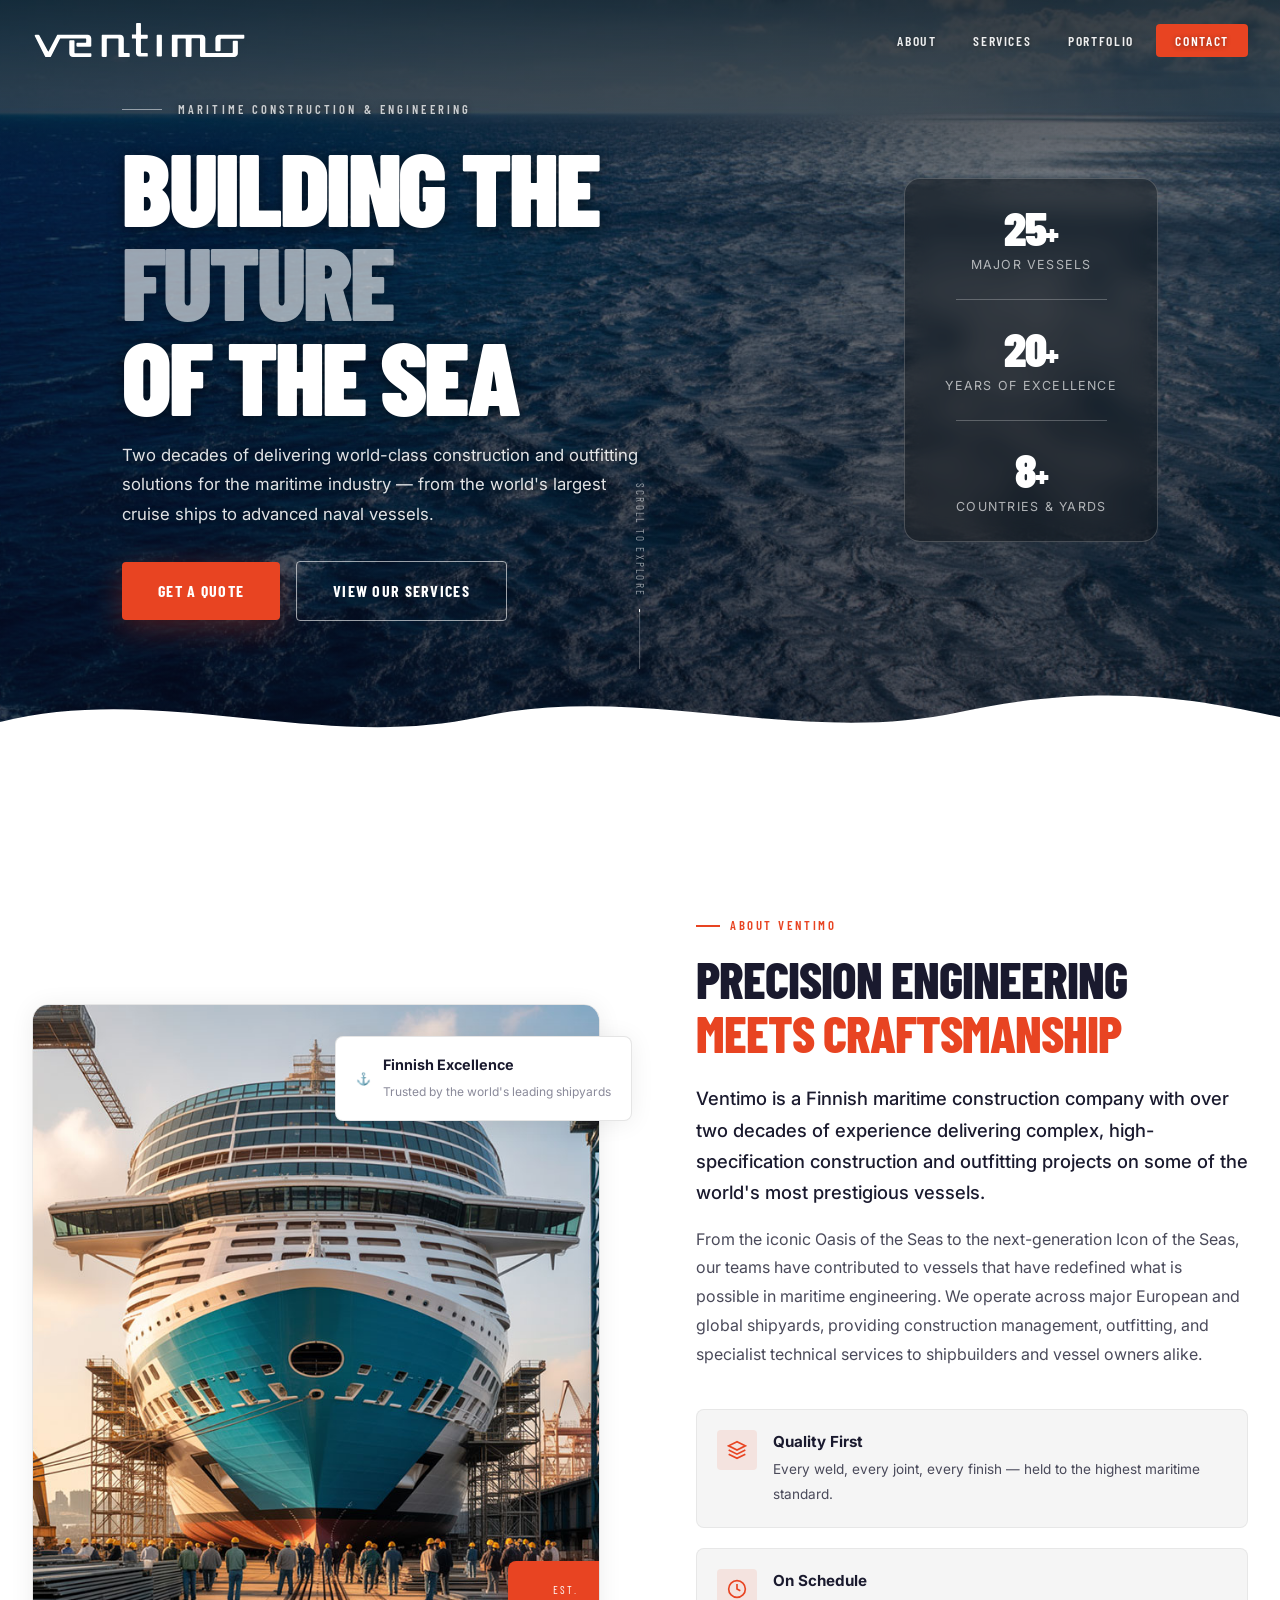
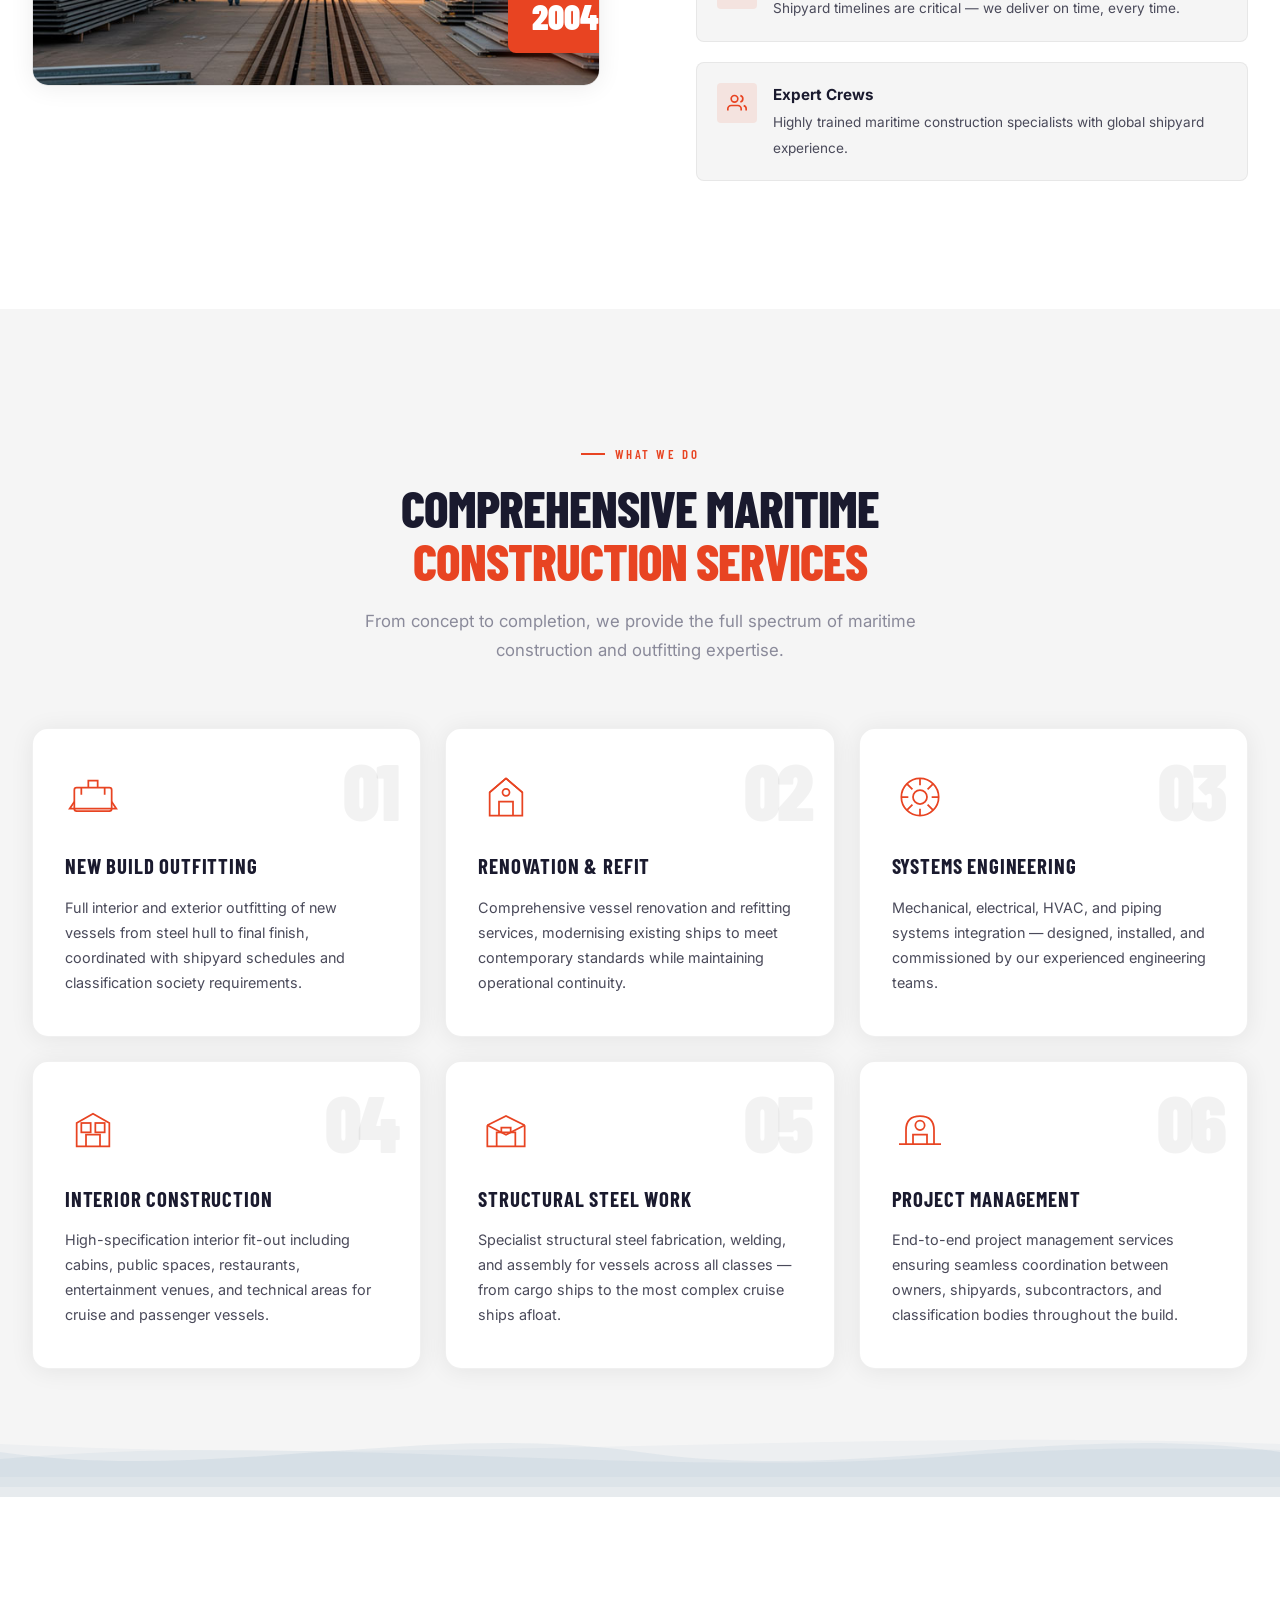
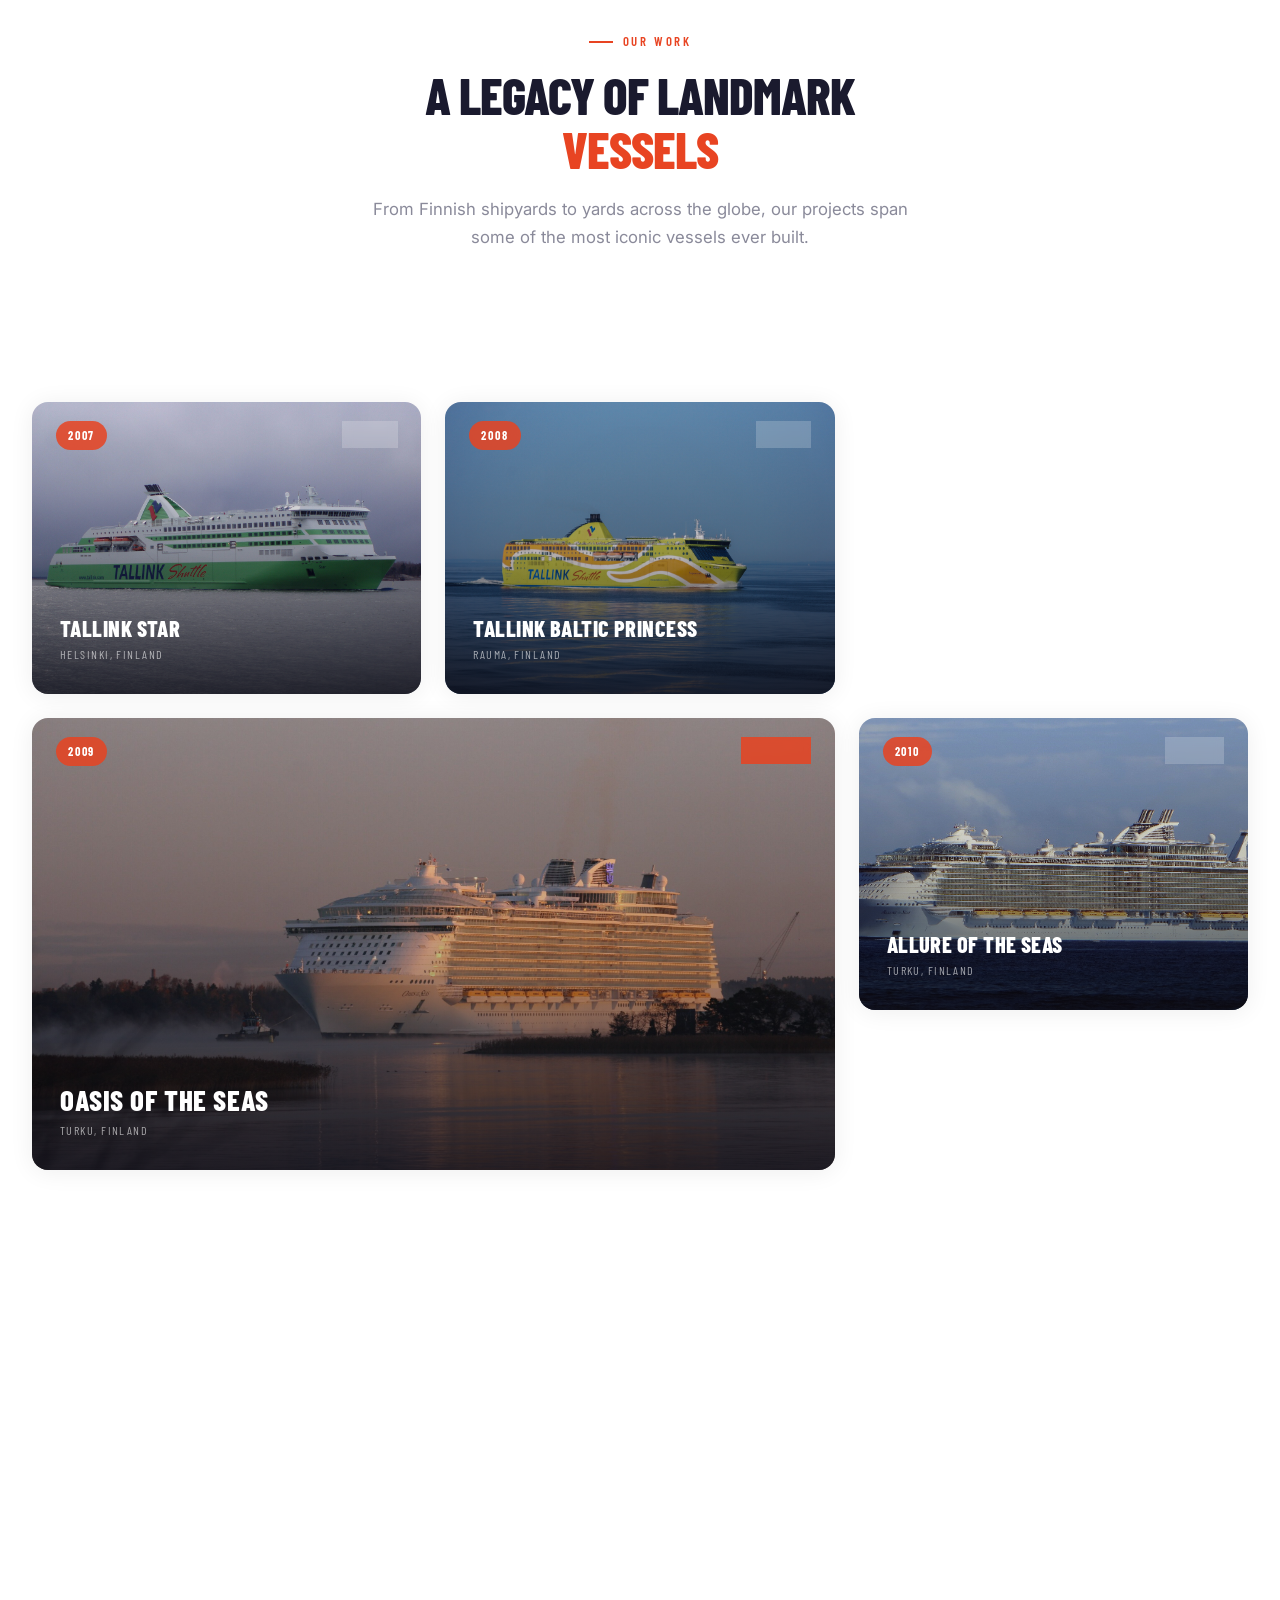
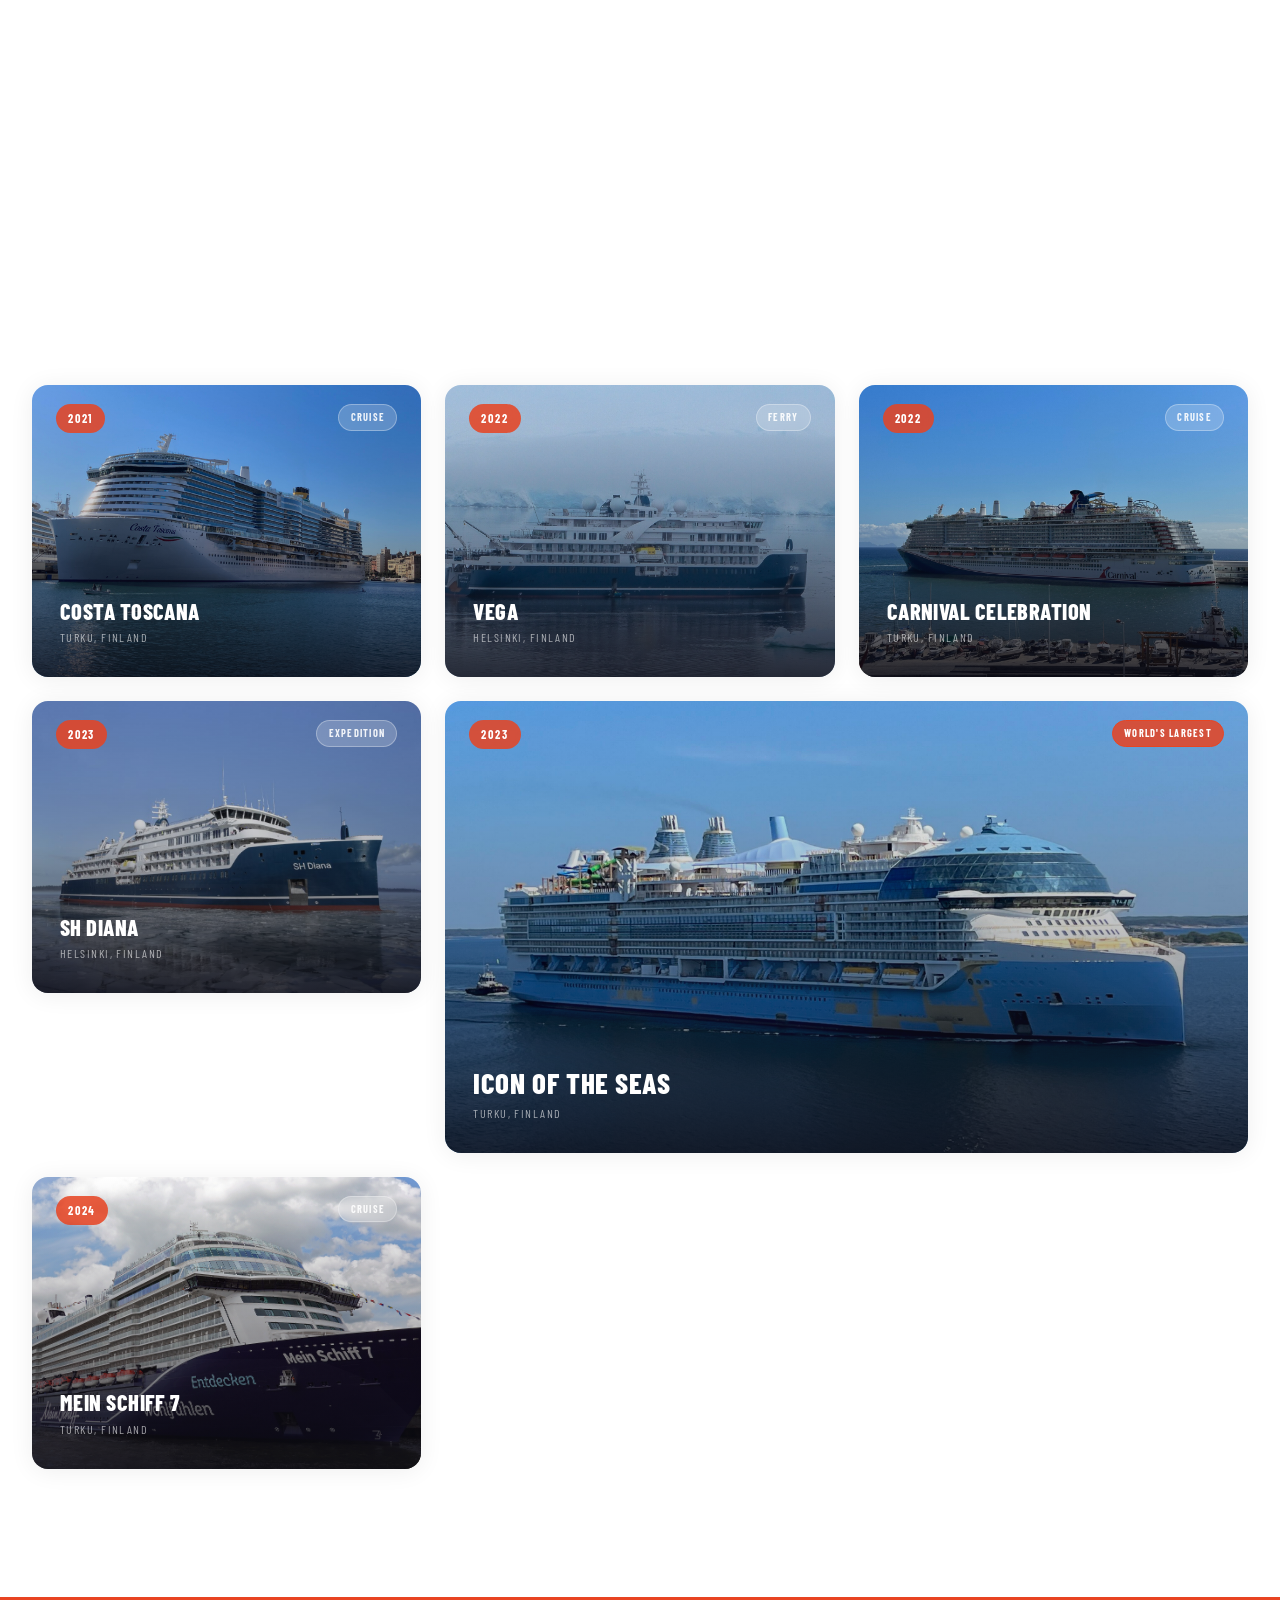
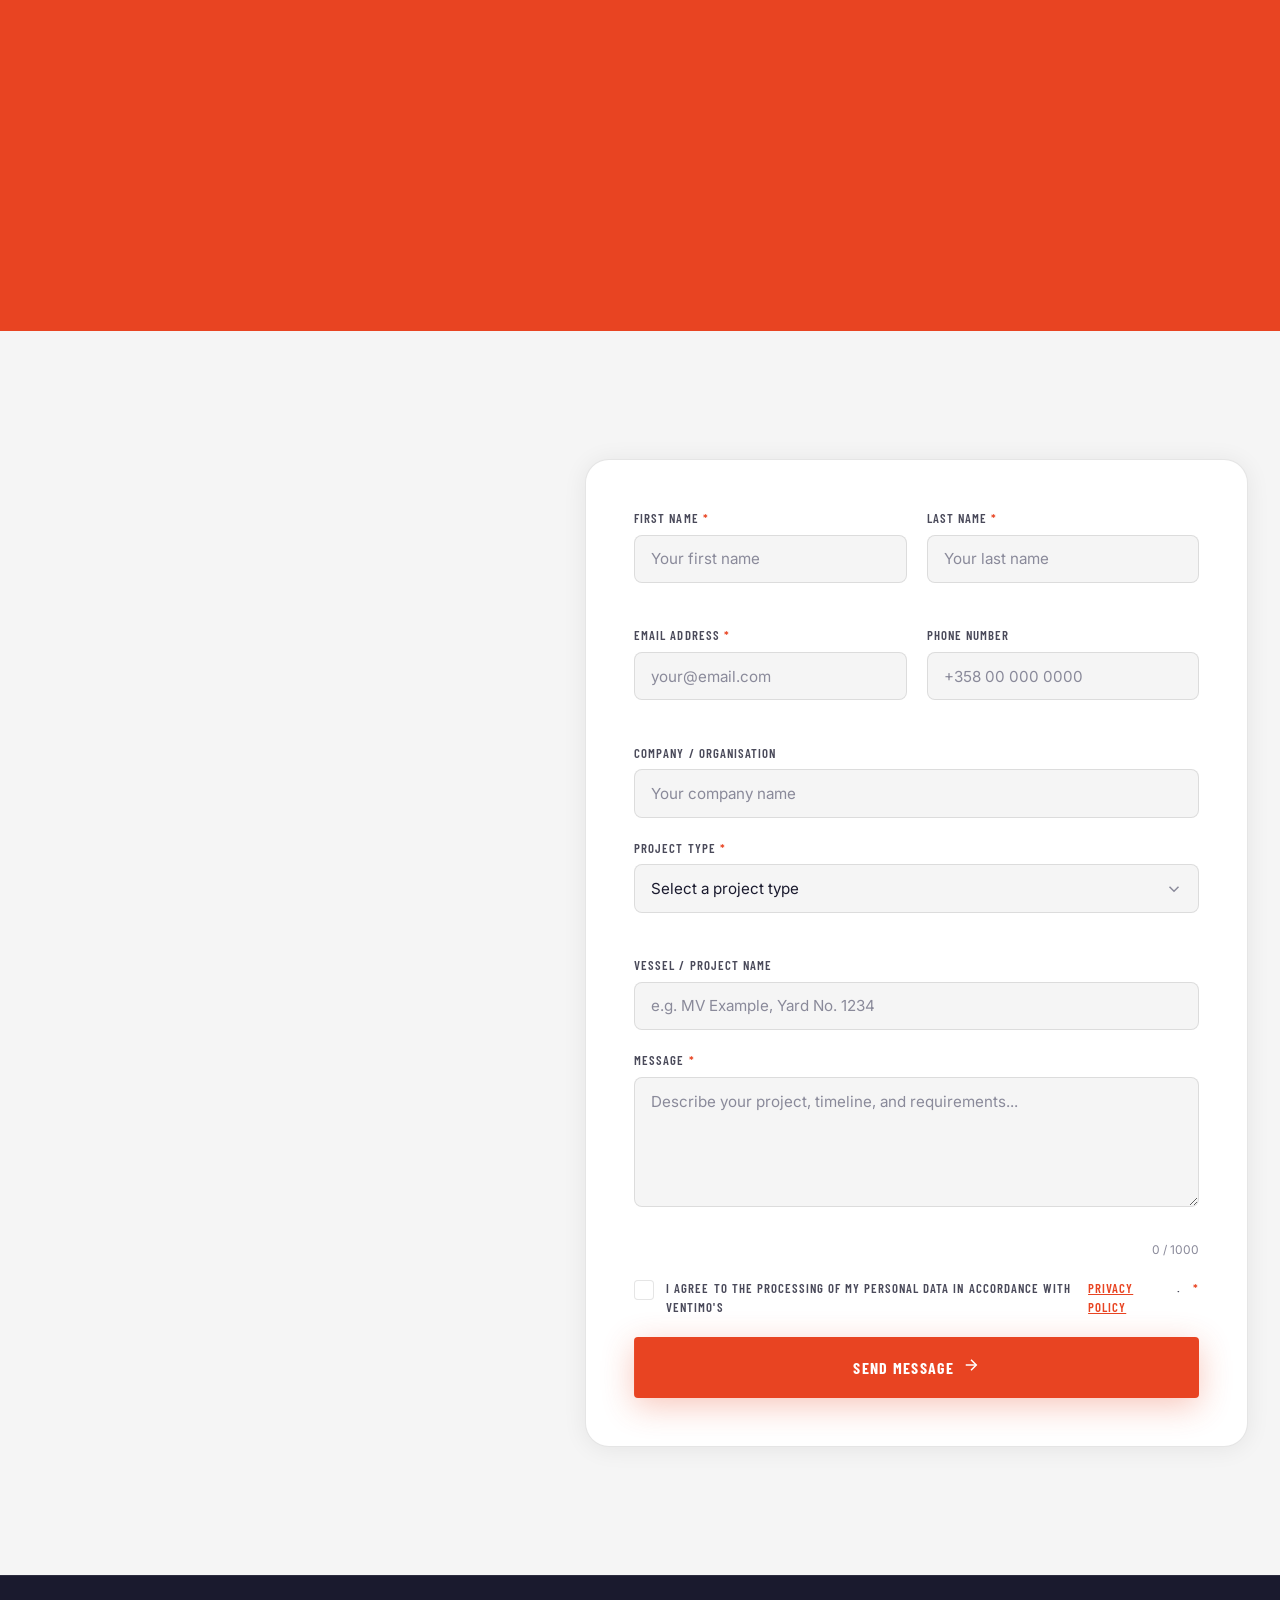
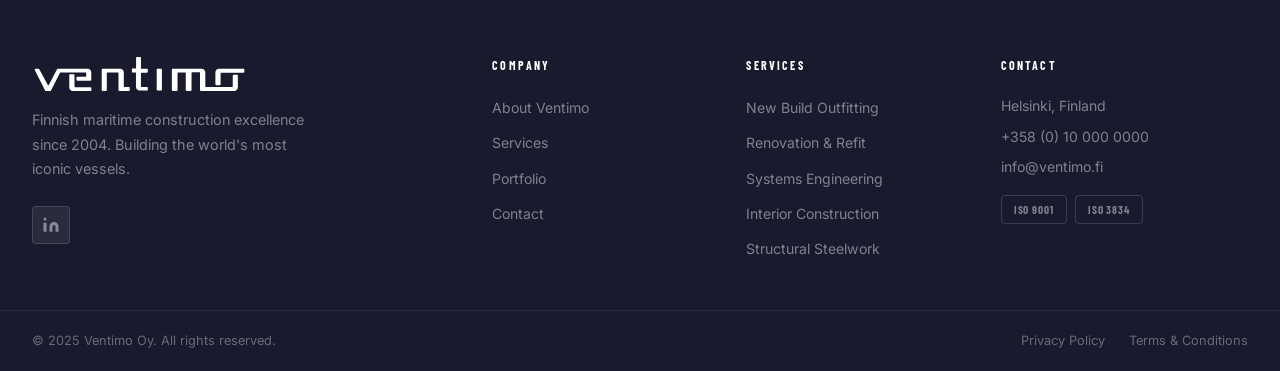
==== index.html @ 362e0a43 "Add subtle animated wave decoration to services section Three layered SVG waves drift gently at the " ====
<!DOCTYPE html>
<html lang="en">
<head>
  <meta charset="UTF-8" />
  <meta name="viewport" content="width=device-width, initial-scale=1.0" />
  <title>Ventimo – Maritime Construction Excellence</title>
  <link rel="icon" type="image/png" href="https://outline.ee/kliendid/VentimoFi/wp-content/uploads/2025/06/VE_icon.png" />
  <link rel="stylesheet" href="css/main.css" />
  <link rel="preconnect" href="https://fonts.googleapis.com" />
  <link rel="preconnect" href="https://fonts.gstatic.com" crossorigin />
  <link href="https://fonts.googleapis.com/css2?family=Barlow+Condensed:wght@300;400;500;600;700;800;900&family=Barlow:wght@300;400;500;600&family=Inter:wght@300;400;500;600&display=swap" rel="stylesheet" />
</head>
<body>

  <!-- ============================================================
       NAVIGATION
  ============================================================ -->
  <header class="site-header" id="site-header">
    <div class="nav-container">
      <a href="#hero" class="logo">
        <img src="images/logos/VentimoLogoWhite.svg" alt="Ventimo" class="logo-img logo-img--light" />
        <img src="images/logos/VentimoLogoRed2.svg"  alt="Ventimo" class="logo-img logo-img--dark" />
      </a>

      <nav class="nav-menu" id="nav-menu">
        <ul class="nav-list">
          <li><a href="#about" class="nav-link">About</a></li>
          <li><a href="#services" class="nav-link">Services</a></li>
          <li><a href="#portfolio" class="nav-link">Portfolio</a></li>
          <li><a href="#contact" class="nav-link nav-link--cta">Contact</a></li>
        </ul>
      </nav>

      <button class="nav-toggle" id="nav-toggle" aria-label="Toggle menu">
        <span></span><span></span><span></span>
      </button>
    </div>
  </header>

  <!-- ============================================================
       HERO
  ============================================================ -->
  <section class="hero" id="hero">
    <canvas id="hero-canvas"></canvas>
    <div class="hero-grid-overlay"></div>

    <div class="hero-inner">
      <div class="hero-content">
        <div class="hero-eyebrow reveal-up">
          <span class="eyebrow-line"></span>
          <span>Maritime Construction &amp; Engineering</span>
        </div>
        <h1 class="hero-title reveal-up delay-1">
          <span class="hero-title__line">Building the</span>
          <span class="hero-title__line hero-title__line--accent">Future</span>
          <span class="hero-title__line">of the Sea</span>
        </h1>
        <p class="hero-description reveal-up delay-2">
          Two decades of delivering world-class construction and outfitting solutions for the maritime industry — from the world's largest cruise ships to advanced naval vessels.
        </p>
        <div class="hero-actions reveal-up delay-3">
          <a href="#contact" class="btn btn--primary btn--lg">Get a Quote</a>
          <a href="#services" class="btn btn--outline btn--lg">View Our Services</a>
        </div>
      </div>

      <div class="hero-stats reveal-up delay-2">
        <div class="hero-stat">
          <span class="hero-stat__number" data-count="25">0</span>
          <span class="hero-stat__label">Major Vessels</span>
        </div>
        <div class="hero-stat-divider"></div>
        <div class="hero-stat">
          <span class="hero-stat__number" data-count="20">0</span>
          <span class="hero-stat__label">Years of Excellence</span>
        </div>
        <div class="hero-stat-divider"></div>
        <div class="hero-stat">
          <span class="hero-stat__number" data-count="8">0</span>
          <span class="hero-stat__label">Countries &amp; Yards</span>
        </div>
      </div>
    </div><!-- /hero-inner -->

    <div class="hero-scroll-indicator">
      <span class="scroll-label">Scroll to explore</span>
      <div class="scroll-line">
        <div class="scroll-dot"></div>
      </div>
    </div>
  </section>

  <!-- ============================================================
       ABOUT
  ============================================================ -->
  <section class="about" id="about">
    <div class="about-bg-pattern"></div>
    <div class="container">
      <div class="about-layout">
        <div class="about-visual reveal-left">
          <div class="about-img-frame">
            <div class="about-img-placeholder">
              <img src="images/portfolio/marineengineering3.jpg" alt="Marine engineering" style="width:100%;height:100%;object-fit:cover;display:block;" />
            </div>
            <div class="about-img-badge">
              <span class="badge-year">EST.</span>
              <span class="badge-number">2004</span>
            </div>
          </div>
          <div class="about-accent-card reveal-up delay-2">
            <span class="accent-card-icon">⚓</span>
            <div>
              <strong>Finnish Excellence</strong>
              <span>Trusted by the world's leading shipyards</span>
            </div>
          </div>
        </div>

        <div class="about-content reveal-right">
          <div class="section-label">About Ventimo</div>
          <h2 class="section-title">
            Precision Engineering<br />
            <em>Meets Craftsmanship</em>
          </h2>
          <p class="about-lead">
            Ventimo is a Finnish maritime construction company with over two decades of experience delivering complex, high-specification construction and outfitting projects on some of the world's most prestigious vessels.
          </p>
          <p class="about-body">
            From the iconic Oasis of the Seas to the next-generation Icon of the Seas, our teams have contributed to vessels that have redefined what is possible in maritime engineering. We operate across major European and global shipyards, providing construction management, outfitting, and specialist technical services to shipbuilders and vessel owners alike.
          </p>
          <div class="about-values">
            <div class="value-item">
              <div class="value-icon">
                <svg viewBox="0 0 24 24" fill="none" stroke="currentColor" stroke-width="2"><path d="M12 2L2 7l10 5 10-5-10-5z"/><path d="M2 17l10 5 10-5"/><path d="M2 12l10 5 10-5"/></svg>
              </div>
              <div>
                <strong>Quality First</strong>
                <span>Every weld, every joint, every finish — held to the highest maritime standard.</span>
              </div>
            </div>
            <div class="value-item">
              <div class="value-icon">
                <svg viewBox="0 0 24 24" fill="none" stroke="currentColor" stroke-width="2"><circle cx="12" cy="12" r="10"/><polyline points="12 6 12 12 16 14"/></svg>
              </div>
              <div>
                <strong>On Schedule</strong>
                <span>Shipyard timelines are critical — we deliver on time, every time.</span>
              </div>
            </div>
            <div class="value-item">
              <div class="value-icon">
                <svg viewBox="0 0 24 24" fill="none" stroke="currentColor" stroke-width="2"><path d="M17 21v-2a4 4 0 0 0-4-4H5a4 4 0 0 0-4 4v2"/><circle cx="9" cy="7" r="4"/><path d="M23 21v-2a4 4 0 0 0-3-3.87"/><path d="M16 3.13a4 4 0 0 1 0 7.75"/></svg>
              </div>
              <div>
                <strong>Expert Crews</strong>
                <span>Highly trained maritime construction specialists with global shipyard experience.</span>
              </div>
            </div>
          </div>
        </div>
      </div>
    </div>
  </section>

  <!-- ============================================================
       SERVICES
  ============================================================ -->
  <section class="services" id="services">
    <div class="services-bg"></div>
    <div class="services-wave services-wave--1">
      <svg viewBox="0 0 2880 100" preserveAspectRatio="none" xmlns="http://www.w3.org/2000/svg">
        <path d="M0,50 C240,85 480,15 720,50 C960,85 1200,15 1440,50 C1680,85 1920,15 2160,50 C2400,85 2640,15 2880,50 L2880,100 L0,100 Z"/>
      </svg>
    </div>
    <div class="services-wave services-wave--2">
      <svg viewBox="0 0 2880 100" preserveAspectRatio="none" xmlns="http://www.w3.org/2000/svg">
        <path d="M0,60 C360,20 720,90 1080,55 C1440,20 1800,90 2160,55 C2520,20 2760,80 2880,60 L2880,100 L0,100 Z"/>
      </svg>
    </div>
    <div class="services-wave services-wave--3">
      <svg viewBox="0 0 2880 100" preserveAspectRatio="none" xmlns="http://www.w3.org/2000/svg">
        <path d="M0,40 C480,80 960,10 1440,40 C1920,70 2400,20 2880,45 L2880,100 L0,100 Z"/>
      </svg>
    </div>
    <div class="container">
      <div class="section-header reveal-up">
        <div class="section-label">What We Do</div>
        <h2 class="section-title section-title--center">
          Comprehensive Maritime<br /><em>Construction Services</em>
        </h2>
        <p class="section-subtitle">From concept to completion, we provide the full spectrum of maritime construction and outfitting expertise.</p>
      </div>

      <div class="services-grid">

        <div class="service-card reveal-up delay-1">
          <div class="service-card__number">01</div>
          <div class="service-card__icon">
            <svg viewBox="0 0 48 48" fill="none" stroke="currentColor" stroke-width="1.5">
              <rect x="8" y="16" width="32" height="20" rx="2"/>
              <path d="M8 28 L4 34 L44 34 L40 28"/>
              <path d="M20 16 L20 10 L28 10 L28 16"/>
              <path d="M14 16 L14 22 M34 16 L34 22"/>
            </svg>
          </div>
          <h3 class="service-card__title">New Build Outfitting</h3>
          <p class="service-card__text">Full interior and exterior outfitting of new vessels from steel hull to final finish, coordinated with shipyard schedules and classification society requirements.</p>
          <div class="service-card__hover-line"></div>
        </div>

        <div class="service-card reveal-up delay-2">
          <div class="service-card__number">02</div>
          <div class="service-card__icon">
            <svg viewBox="0 0 48 48" fill="none" stroke="currentColor" stroke-width="1.5">
              <path d="M24 8 L38 20 L38 40 L10 40 L10 20 Z"/>
              <path d="M18 40 L18 28 L30 28 L30 40"/>
              <path d="M10 20 L24 8 M24 8 L38 20"/>
              <circle cx="24" cy="20" r="3"/>
            </svg>
          </div>
          <h3 class="service-card__title">Renovation &amp; Refit</h3>
          <p class="service-card__text">Comprehensive vessel renovation and refitting services, modernising existing ships to meet contemporary standards while maintaining operational continuity.</p>
          <div class="service-card__hover-line"></div>
        </div>

        <div class="service-card reveal-up delay-3">
          <div class="service-card__number">03</div>
          <div class="service-card__icon">
            <svg viewBox="0 0 48 48" fill="none" stroke="currentColor" stroke-width="1.5">
              <circle cx="24" cy="24" r="16"/>
              <circle cx="24" cy="24" r="6"/>
              <path d="M24 8 L24 14 M24 34 L24 40 M8 24 L14 24 M34 24 L40 24"/>
              <path d="M13 13 L17.5 17.5 M30.5 30.5 L35 35 M35 13 L30.5 17.5 M17.5 30.5 L13 35"/>
            </svg>
          </div>
          <h3 class="service-card__title">Systems Engineering</h3>
          <p class="service-card__text">Mechanical, electrical, HVAC, and piping systems integration — designed, installed, and commissioned by our experienced engineering teams.</p>
          <div class="service-card__hover-line"></div>
        </div>

        <div class="service-card reveal-up delay-1">
          <div class="service-card__number">04</div>
          <div class="service-card__icon">
            <svg viewBox="0 0 48 48" fill="none" stroke="currentColor" stroke-width="1.5">
              <path d="M10 38 L10 18 L24 10 L38 18 L38 38 Z"/>
              <path d="M18 38 L18 28 L30 28 L30 38"/>
              <rect x="14" y="18" width="8" height="8"/>
              <rect x="26" y="18" width="8" height="8"/>
            </svg>
          </div>
          <h3 class="service-card__title">Interior Construction</h3>
          <p class="service-card__text">High-specification interior fit-out including cabins, public spaces, restaurants, entertainment venues, and technical areas for cruise and passenger vessels.</p>
          <div class="service-card__hover-line"></div>
        </div>

        <div class="service-card reveal-up delay-2">
          <div class="service-card__number">05</div>
          <div class="service-card__icon">
            <svg viewBox="0 0 48 48" fill="none" stroke="currentColor" stroke-width="1.5">
              <path d="M8 20 L24 12 L40 20"/>
              <path d="M8 20 L8 38 L40 38 L40 20"/>
              <path d="M16 38 L16 26 L32 26 L32 38"/>
              <path d="M8 20 L24 28 L40 20"/>
              <path d="M20 26 L20 22 L28 22 L28 26"/>
            </svg>
          </div>
          <h3 class="service-card__title">Structural Steel Work</h3>
          <p class="service-card__text">Specialist structural steel fabrication, welding, and assembly for vessels across all classes — from cargo ships to the most complex cruise ships afloat.</p>
          <div class="service-card__hover-line"></div>
        </div>

        <div class="service-card reveal-up delay-3">
          <div class="service-card__number">06</div>
          <div class="service-card__icon">
            <svg viewBox="0 0 48 48" fill="none" stroke="currentColor" stroke-width="1.5">
              <path d="M12 36 L12 24 Q12 12 24 12 Q36 12 36 24 L36 36"/>
              <path d="M6 36 L42 36"/>
              <path d="M18 36 L18 28 L30 28 L30 36"/>
              <circle cx="24" cy="20" r="4"/>
            </svg>
          </div>
          <h3 class="service-card__title">Project Management</h3>
          <p class="service-card__text">End-to-end project management services ensuring seamless coordination between owners, shipyards, subcontractors, and classification bodies throughout the build.</p>
          <div class="service-card__hover-line"></div>
        </div>

      </div>
    </div>
  </section>

  <!-- ============================================================
       PORTFOLIO
  ============================================================ -->
  <section class="portfolio" id="portfolio">
    <div class="container">
      <div class="section-header reveal-up">
        <div class="section-label">Our Work</div>
        <h2 class="section-title section-title--center">
          A Legacy of Landmark<br /><em>Vessels</em>
        </h2>
        <p class="section-subtitle">From Finnish shipyards to yards across the globe, our projects span some of the most iconic vessels ever built.</p>
      </div>

      <div class="portfolio-filters reveal-up delay-1">
        <button class="filter-btn active" data-filter="all">All Projects</button>
        <button class="filter-btn" data-filter="cruise">Cruise</button>
        <button class="filter-btn" data-filter="ferry">Ferry / RoPax</button>
        <button class="filter-btn" data-filter="naval">Naval</button>
      </div>

      <div class="portfolio-grid" id="portfolio-grid">

        <!-- 1 -->
        <div class="portfolio-card reveal-up delay-1" data-category="ferry">
          <div class="portfolio-card__img">
            <div class="portfolio-img-bg portfolio-img-bg--1"></div>
            <div class="portfolio-card__overlay">
              <span class="portfolio-card__year">2007</span>
              <div class="portfolio-card__details">
                <h3 class="portfolio-card__name">Tallink Star</h3>
                <span class="portfolio-card__yard">Helsinki, Finland</span>
                <p class="portfolio-card__desc">High-speed RoPax ferry outfitting — public spaces, cabin fit-out, and structural steelwork.</p>
              </div>
            </div>
            <div class="portfolio-card__tag">Ferry</div>
          </div>
        </div>

        <!-- 2 -->
        <div class="portfolio-card reveal-up delay-2" data-category="ferry">
          <div class="portfolio-card__img">
            <div class="portfolio-img-bg portfolio-img-bg--2"></div>
            <div class="portfolio-card__overlay">
              <span class="portfolio-card__year">2008</span>
              <div class="portfolio-card__details">
                <h3 class="portfolio-card__name">Tallink Baltic Princess</h3>
                <span class="portfolio-card__yard">Rauma, Finland</span>
                <p class="portfolio-card__desc">Passenger ferry interior construction, restaurant areas, and entertainment venues.</p>
              </div>
            </div>
            <div class="portfolio-card__tag">Ferry</div>
          </div>
        </div>

        <!-- 3 -->
        <div class="portfolio-card reveal-up delay-3 portfolio-card--featured" data-category="cruise">
          <div class="portfolio-card__img">
            <div class="portfolio-img-bg portfolio-img-bg--3"></div>
            <div class="portfolio-card__overlay">
              <span class="portfolio-card__year">2009</span>
              <div class="portfolio-card__details">
                <h3 class="portfolio-card__name">Oasis of the Seas</h3>
                <span class="portfolio-card__yard">Turku, Finland</span>
                <p class="portfolio-card__desc">World's largest cruise ship at delivery — major interior outfitting contract covering multiple deck areas, cabins, and public spaces.</p>
              </div>
            </div>
            <div class="portfolio-card__tag portfolio-card__tag--featured">Flagship</div>
          </div>
        </div>

        <!-- 4 -->
        <div class="portfolio-card reveal-up delay-1" data-category="cruise">
          <div class="portfolio-card__img">
            <div class="portfolio-img-bg portfolio-img-bg--4"></div>
            <div class="portfolio-card__overlay">
              <span class="portfolio-card__year">2010</span>
              <div class="portfolio-card__details">
                <h3 class="portfolio-card__name">Allure of the Seas</h3>
                <span class="portfolio-card__yard">Turku, Finland</span>
                <p class="portfolio-card__desc">Sister vessel to Oasis — continued partnership delivering complex multi-deck interior construction packages.</p>
              </div>
            </div>
            <div class="portfolio-card__tag">Cruise</div>
          </div>
        </div>

        <!-- 5 -->
        <div class="portfolio-card reveal-up delay-2" data-category="cruise">
          <div class="portfolio-card__img">
            <div class="portfolio-img-bg portfolio-img-bg--5"></div>
            <div class="portfolio-card__overlay">
              <span class="portfolio-card__year">2011</span>
              <div class="portfolio-card__details">
                <h3 class="portfolio-card__name">Mein Schiff 2</h3>
                <span class="portfolio-card__yard">Bremerhaven, Germany</span>
                <p class="portfolio-card__desc">TUI Cruises vessel — premium interior fit-out, spa facilities, and technical systems integration.</p>
              </div>
            </div>
            <div class="portfolio-card__tag">Cruise</div>
          </div>
        </div>

        <!-- 6 -->
        <div class="portfolio-card reveal-up delay-3 portfolio-card--featured" data-category="cruise">
          <div class="portfolio-card__img">
            <div class="portfolio-img-bg portfolio-img-bg--6"></div>
            <div class="portfolio-card__overlay">
              <span class="portfolio-card__year">2013–2014</span>
              <div class="portfolio-card__details">
                <h3 class="portfolio-card__name">Quantum of the Seas</h3>
                <span class="portfolio-card__yard">Papenburg, Germany</span>
                <p class="portfolio-card__desc">Meyer Werft — next-generation Smart Ship, cutting-edge interior construction with advanced technical spaces.</p>
              </div>
            </div>
            <div class="portfolio-card__tag portfolio-card__tag--featured">Milestone</div>
          </div>
        </div>

        <!-- 7 -->
        <div class="portfolio-card reveal-up delay-1" data-category="cruise">
          <div class="portfolio-card__img">
            <div class="portfolio-img-bg portfolio-img-bg--7"></div>
            <div class="portfolio-card__overlay">
              <span class="portfolio-card__year">2015–2017</span>
              <div class="portfolio-card__details">
                <h3 class="portfolio-card__name">AIDAprima</h3>
                <span class="portfolio-card__yard">Nagasaki, Japan</span>
                <p class="portfolio-card__desc">AIDA Cruises — extended international project at Mitsubishi Shipyard, comprehensive outfitting of premium cruise spaces.</p>
              </div>
            </div>
            <div class="portfolio-card__tag">Cruise</div>
          </div>
        </div>

        <!-- 8 -->
        <div class="portfolio-card reveal-up delay-2" data-category="cruise">
          <div class="portfolio-card__img">
            <div class="portfolio-img-bg portfolio-img-bg--8"></div>
            <div class="portfolio-card__overlay">
              <span class="portfolio-card__year">2019</span>
              <div class="portfolio-card__details">
                <h3 class="portfolio-card__name">Costa Smeralda</h3>
                <span class="portfolio-card__yard">Turku, Finland</span>
                <p class="portfolio-card__desc">LNG-powered flagship for Costa Cruises — interior construction with Mediterranean-inspired design language.</p>
              </div>
            </div>
            <div class="portfolio-card__tag">Cruise</div>
          </div>
        </div>

        <!-- 9 -->
        <div class="portfolio-card reveal-up delay-3" data-category="cruise">
          <div class="portfolio-card__img">
            <div class="portfolio-img-bg portfolio-img-bg--9"></div>
            <div class="portfolio-card__overlay">
              <span class="portfolio-card__year">2020</span>
              <div class="portfolio-card__details">
                <h3 class="portfolio-card__name">Mardi Gras</h3>
                <span class="portfolio-card__yard">Turku, Finland</span>
                <p class="portfolio-card__desc">Carnival Corporation's LNG flagship — first North American roller coaster at sea, complex deck construction packages.</p>
              </div>
            </div>
            <div class="portfolio-card__tag">Cruise</div>
          </div>
        </div>

        <!-- 10 -->
        <div class="portfolio-card reveal-up delay-1" data-category="cruise">
          <div class="portfolio-card__img">
            <div class="portfolio-img-bg portfolio-img-bg--10"></div>
            <div class="portfolio-card__overlay">
              <span class="portfolio-card__year">2021</span>
              <div class="portfolio-card__details">
                <h3 class="portfolio-card__name">Costa Toscana</h3>
                <span class="portfolio-card__yard">Turku, Finland</span>
                <p class="portfolio-card__desc">Costa Cruises sister LNG vessel — continued collaboration on interior outfitting and technical systems.</p>
              </div>
            </div>
            <div class="portfolio-card__tag">Cruise</div>
          </div>
        </div>

        <!-- 11 -->
        <div class="portfolio-card reveal-up delay-2" data-category="ferry">
          <div class="portfolio-card__img">
            <div class="portfolio-img-bg portfolio-img-bg--11"></div>
            <div class="portfolio-card__overlay">
              <span class="portfolio-card__year">2022</span>
              <div class="portfolio-card__details">
                <h3 class="portfolio-card__name">Vega</h3>
                <span class="portfolio-card__yard">Helsinki, Finland</span>
                <p class="portfolio-card__desc">Modern passenger ferry — sustainable design, modular cabin construction, and energy-efficient systems installation.</p>
              </div>
            </div>
            <div class="portfolio-card__tag">Ferry</div>
          </div>
        </div>

        <!-- 12 -->
        <div class="portfolio-card reveal-up delay-3" data-category="cruise">
          <div class="portfolio-card__img">
            <div class="portfolio-img-bg portfolio-img-bg--12"></div>
            <div class="portfolio-card__overlay">
              <span class="portfolio-card__year">2022</span>
              <div class="portfolio-card__details">
                <h3 class="portfolio-card__name">Carnival Celebration</h3>
                <span class="portfolio-card__yard">Turku, Finland</span>
                <p class="portfolio-card__desc">Excel-class cruise ship — entertainment zone construction, large-scale public space fit-out packages.</p>
              </div>
            </div>
            <div class="portfolio-card__tag">Cruise</div>
          </div>
        </div>

        <!-- 13 -->
        <div class="portfolio-card reveal-up delay-1" data-category="ferry">
          <div class="portfolio-card__img">
            <div class="portfolio-img-bg portfolio-img-bg--13"></div>
            <div class="portfolio-card__overlay">
              <span class="portfolio-card__year">2023</span>
              <div class="portfolio-card__details">
                <h3 class="portfolio-card__name">SH Diana</h3>
                <span class="portfolio-card__yard">Helsinki, Finland</span>
                <p class="portfolio-card__desc">Expedition cruise vessel for Swan Hellenic — boutique luxury interior outfitting in challenging arctic-capable hull.</p>
              </div>
            </div>
            <div class="portfolio-card__tag">Expedition</div>
          </div>
        </div>

        <!-- 14 -->
        <div class="portfolio-card reveal-up delay-2 portfolio-card--featured" data-category="cruise">
          <div class="portfolio-card__img">
            <div class="portfolio-img-bg portfolio-img-bg--14"></div>
            <div class="portfolio-card__overlay">
              <span class="portfolio-card__year">2023</span>
              <div class="portfolio-card__details">
                <h3 class="portfolio-card__name">Icon of the Seas</h3>
                <span class="portfolio-card__yard">Turku, Finland</span>
                <p class="portfolio-card__desc">World's largest cruise ship — record-breaking Royal Caribbean flagship. Major multi-contract outfitting partnership spanning entertainment, dining, and cabin decks.</p>
              </div>
            </div>
            <div class="portfolio-card__tag portfolio-card__tag--featured">World's Largest</div>
          </div>
        </div>

        <!-- 15 -->
        <div class="portfolio-card reveal-up delay-3" data-category="cruise">
          <div class="portfolio-card__img">
            <div class="portfolio-img-bg portfolio-img-bg--15"></div>
            <div class="portfolio-card__overlay">
              <span class="portfolio-card__year">2024</span>
              <div class="portfolio-card__details">
                <h3 class="portfolio-card__name">Mein Schiff 7</h3>
                <span class="portfolio-card__yard">Turku, Finland</span>
                <p class="portfolio-card__desc">TUI Cruises' latest flagship — methanol-ready LNG vessel with advanced sustainability-focused interior construction.</p>
              </div>
            </div>
            <div class="portfolio-card__tag">Cruise</div>
          </div>
        </div>

      </div><!-- /portfolio-grid -->
    </div>
  </section>

  <!-- ============================================================
       CTA BAND
  ============================================================ -->
  <section class="cta-band">
    <div class="cta-band__bg"></div>
    <div class="container">
      <div class="cta-band__inner reveal-up">
        <div class="cta-band__text">
          <div class="section-label section-label--light">Ready to Build?</div>
          <h2 class="cta-band__title">Let's Talk About Your Next Project</h2>
          <p>Whether you're planning a new build, refit, or need specialist construction services, our team is ready to bring your vision to life.</p>
        </div>
        <div class="cta-band__actions">
          <a href="#contact" class="btn btn--primary btn--lg">Start a Project</a>
          <a href="mailto:info@ventimo.fi" class="btn btn--ghost btn--lg">info@ventimo.fi</a>
        </div>
      </div>
    </div>
  </section>

  <!-- ============================================================
       CONTACT
  ============================================================ -->
  <section class="contact" id="contact">
    <div class="container">
      <div class="contact-layout">

        <div class="contact-info reveal-left">
          <div class="section-label">Get in Touch</div>
          <h2 class="section-title">
            Start the<br /><em>Conversation</em>
          </h2>
          <p class="contact-intro">
            Our project team is ready to discuss your requirements. Whether you need a full construction package or specialist subcontracting, we're here to help.
          </p>

          <div class="contact-details">
            <div class="contact-detail">
              <div class="contact-detail__icon">
                <svg viewBox="0 0 24 24" fill="none" stroke="currentColor" stroke-width="2"><path d="M21 10c0 7-9 13-9 13s-9-6-9-13a9 9 0 0 1 18 0z"/><circle cx="12" cy="10" r="3"/></svg>
              </div>
              <div>
                <strong>Head Office</strong>
                <span>Helsinki, Finland</span>
              </div>
            </div>
            <div class="contact-detail">
              <div class="contact-detail__icon">
                <svg viewBox="0 0 24 24" fill="none" stroke="currentColor" stroke-width="2"><path d="M22 16.92v3a2 2 0 0 1-2.18 2 19.79 19.79 0 0 1-8.63-3.07A19.5 19.5 0 0 1 4.69 12 19.79 19.79 0 0 1 1.61 3.4 2 2 0 0 1 3.6 1.22h3a2 2 0 0 1 2 1.72 12.84 12.84 0 0 0 .7 2.81 2 2 0 0 1-.45 2.11L7.91 8.5a16 16 0 0 0 6 6l.95-.95a2 2 0 0 1 2.11-.45 12.84 12.84 0 0 0 2.81.7A2 2 0 0 1 21.5 16z"/></svg>
              </div>
              <div>
                <strong>Phone</strong>
                <span>+358 (0) 10 000 0000</span>
              </div>
            </div>
            <div class="contact-detail">
              <div class="contact-detail__icon">
                <svg viewBox="0 0 24 24" fill="none" stroke="currentColor" stroke-width="2"><path d="M4 4h16c1.1 0 2 .9 2 2v12c0 1.1-.9 2-2 2H4c-1.1 0-2-.9-2-2V6c0-1.1.9-2 2-2z"/><polyline points="22,6 12,13 2,6"/></svg>
              </div>
              <div>
                <strong>Email</strong>
                <span>info@ventimo.fi</span>
              </div>
            </div>
          </div>

          <div class="contact-yards">
            <strong class="contact-yards__label">Active Shipyards</strong>
            <div class="contact-yards__list">
              <span>Meyer Turku, Finland</span>
              <span>Helsinki Shipyard, Finland</span>
              <span>Rauma Marine, Finland</span>
              <span>Meyer Werft, Germany</span>
            </div>
          </div>
        </div>

        <div class="contact-form-wrap reveal-right">
          <form class="contact-form" id="contact-form" novalidate>
            <div class="form-row">
              <div class="form-group">
                <label for="fname">First Name <span class="req">*</span></label>
                <input type="text" id="fname" name="fname" placeholder="Your first name" required />
                <span class="form-error" id="fname-error"></span>
              </div>
              <div class="form-group">
                <label for="lname">Last Name <span class="req">*</span></label>
                <input type="text" id="lname" name="lname" placeholder="Your last name" required />
                <span class="form-error" id="lname-error"></span>
              </div>
            </div>

            <div class="form-row">
              <div class="form-group">
                <label for="email">Email Address <span class="req">*</span></label>
                <input type="email" id="email" name="email" placeholder="your@email.com" required />
                <span class="form-error" id="email-error"></span>
              </div>
              <div class="form-group">
                <label for="phone">Phone Number</label>
                <input type="tel" id="phone" name="phone" placeholder="+358 00 000 0000" />
              </div>
            </div>

            <div class="form-group">
              <label for="company">Company / Organisation</label>
              <input type="text" id="company" name="company" placeholder="Your company name" />
            </div>

            <div class="form-group">
              <label for="project-type">Project Type <span class="req">*</span></label>
              <div class="select-wrapper">
                <select id="project-type" name="project-type" required>
                  <option value="" disabled selected>Select a project type</option>
                  <option value="new-build">New Build Outfitting</option>
                  <option value="renovation">Renovation &amp; Refit</option>
                  <option value="systems">Systems Engineering</option>
                  <option value="interior">Interior Construction</option>
                  <option value="structural">Structural Steelwork</option>
                  <option value="pm">Project Management</option>
                  <option value="other">Other / General Enquiry</option>
                </select>
                <svg class="select-arrow" viewBox="0 0 24 24" fill="none" stroke="currentColor" stroke-width="2"><polyline points="6 9 12 15 18 9"/></svg>
              </div>
              <span class="form-error" id="project-type-error"></span>
            </div>

            <div class="form-group">
              <label for="vessel">Vessel / Project Name</label>
              <input type="text" id="vessel" name="vessel" placeholder="e.g. MV Example, Yard No. 1234" />
            </div>

            <div class="form-group">
              <label for="message">Message <span class="req">*</span></label>
              <textarea id="message" name="message" rows="5" placeholder="Describe your project, timeline, and requirements..." required></textarea>
              <span class="form-error" id="message-error"></span>
              <span class="char-count"><span id="char-count">0</span> / 1000</span>
            </div>

            <div class="form-group form-group--checkbox">
              <label class="checkbox-label">
                <input type="checkbox" id="privacy" name="privacy" required />
                <span class="checkbox-custom"></span>
                I agree to the processing of my personal data in accordance with Ventimo's <a href="#" class="form-link">Privacy Policy</a>. <span class="req">*</span>
              </label>
              <span class="form-error" id="privacy-error"></span>
            </div>

            <button type="submit" class="btn btn--primary btn--lg btn--submit" id="form-submit">
              <span class="btn-label">Send Message</span>
              <span class="btn-icon">
                <svg viewBox="0 0 24 24" fill="none" stroke="currentColor" stroke-width="2"><line x1="5" y1="12" x2="19" y2="12"/><polyline points="12 5 19 12 12 19"/></svg>
              </span>
            </button>

            <div class="form-success" id="form-success">
              <svg viewBox="0 0 24 24" fill="none" stroke="currentColor" stroke-width="2"><path d="M22 11.08V12a10 10 0 1 1-5.93-9.14"/><polyline points="22 4 12 14.01 9 11.01"/></svg>
              <div>
                <strong>Message Sent!</strong>
                <span>Thank you for reaching out. Our team will be in touch within 1–2 business days.</span>
              </div>
            </div>
          </form>
        </div>

      </div>
    </div>
  </section>

  <!-- ============================================================
       FOOTER
  ============================================================ -->
  <footer class="site-footer">
    <div class="footer-top">
      <div class="container">
        <div class="footer-grid">
          <div class="footer-brand">
            <a href="#hero" class="logo logo--footer">
              <img src="images/logos/VentimoLogoWhite.svg" alt="Ventimo" class="logo-img" />
            </a>
            <p>Finnish maritime construction excellence since 2004. Building the world's most iconic vessels.</p>
            <div class="footer-social">
              <a href="#" class="social-link" aria-label="LinkedIn">
                <svg viewBox="0 0 24 24" fill="currentColor"><path d="M16 8a6 6 0 0 1 6 6v7h-4v-7a2 2 0 0 0-2-2 2 2 0 0 0-2 2v7h-4v-7a6 6 0 0 1 6-6z"/><rect x="2" y="9" width="4" height="12"/><circle cx="4" cy="4" r="2"/></svg>
              </a>
            </div>
          </div>

          <div class="footer-nav">
            <h4 class="footer-nav__title">Company</h4>
            <ul>
              <li><a href="#about">About Ventimo</a></li>
              <li><a href="#services">Services</a></li>
              <li><a href="#portfolio">Portfolio</a></li>
              <li><a href="#contact">Contact</a></li>
            </ul>
          </div>

          <div class="footer-nav">
            <h4 class="footer-nav__title">Services</h4>
            <ul>
              <li><a href="#services">New Build Outfitting</a></li>
              <li><a href="#services">Renovation &amp; Refit</a></li>
              <li><a href="#services">Systems Engineering</a></li>
              <li><a href="#services">Interior Construction</a></li>
              <li><a href="#services">Structural Steelwork</a></li>
            </ul>
          </div>

          <div class="footer-contact">
            <h4 class="footer-nav__title">Contact</h4>
            <p>Helsinki, Finland</p>
            <p><a href="tel:+35810000000">+358 (0) 10 000 0000</a></p>
            <p><a href="mailto:info@ventimo.fi">info@ventimo.fi</a></p>
            <div class="footer-certifications">
              <span class="cert-badge">ISO 9001</span>
              <span class="cert-badge">ISO 3834</span>
            </div>
          </div>
        </div>
      </div>
    </div>
    <div class="footer-bottom">
      <div class="container">
        <span>© 2025 Ventimo Oy. All rights reserved.</span>
        <div class="footer-bottom-links">
          <a href="#">Privacy Policy</a>
          <a href="#">Terms &amp; Conditions</a>
        </div>
      </div>
    </div>
  </footer>

  <script src="js/main.js"></script>
</body>
</html>
---- css/main.css ----
/* =============================================================
   VENTIMO – Maritime Construction Website
   Primary: #E84422 | White: #FFFFFF | Dark: #1A1A2E
============================================================= */

/* ── CUSTOM PROPERTIES ─────────────────────────────────────── */
:root {
  --orange:       #E84422;
  --orange-dark:  #C83410;
  --orange-light: #F06040;
  --orange-glow:  rgba(232, 68, 34, 0.10);
  --yellow:       #F5C800;

  --white:        #FFFFFF;
  --bg-light:     #F5F5F5;
  --bg-section:   #FAFAFA;
  --bg-dark:      #1A1A2E;

  --text-dark:    #1A1A2E;
  --text-body:    #4A4A5A;
  --text-muted:   #8A8A9A;
  --text-white:   #FFFFFF;

  --border:       rgba(0, 0, 0, 0.1);
  --border-light: rgba(0, 0, 0, 0.06);
  --card-bg:      #FFFFFF;
  --card-shadow:  0 2px 24px rgba(0, 0, 0, 0.07);

  --font-head:  'Barlow Condensed', sans-serif;
  --font-body:  'Inter', 'Barlow', sans-serif;

  --radius-sm:  4px;
  --radius-md:  8px;
  --radius-lg:  16px;
  --radius-xl:  24px;

  --transition: 0.35s cubic-bezier(0.4, 0, 0.2, 1);
  --shadow-card:   0 4px 24px rgba(0, 0, 0, 0.08);
  --shadow-orange: 0 8px 32px rgba(232, 68, 34, 0.30);
}

/* ── RESET & BASE ───────────────────────────────────────────── */
*, *::before, *::after { box-sizing: border-box; margin: 0; padding: 0; }

html {
  scroll-behavior: smooth;
  font-size: 16px;
}

body {
  font-family: var(--font-body);
  background: var(--white);
  color: var(--text-body);
  line-height: 1.6;
  overflow-x: hidden;
}

a { text-decoration: none; color: inherit; }
ul { list-style: none; }
img { display: block; max-width: 100%; }
button { cursor: pointer; border: none; background: none; font: inherit; }

/* ── TYPOGRAPHY ─────────────────────────────────────────────── */
.section-label {
  display: inline-flex;
  align-items: center;
  gap: 10px;
  font-family: var(--font-head);
  font-size: 0.8rem;
  font-weight: 600;
  letter-spacing: 0.2em;
  text-transform: uppercase;
  color: var(--orange);
  margin-bottom: 1rem;
}
.section-label::before {
  content: '';
  display: block;
  width: 24px;
  height: 2px;
  background: var(--orange);
}
.section-label--light { color: var(--text-white); }
.section-label--light::before { background: var(--text-white); }

.section-title {
  font-family: var(--font-head);
  font-size: clamp(2.2rem, 4vw, 3.4rem);
  font-weight: 800;
  line-height: 1.05;
  letter-spacing: -0.02em;
  color: var(--text-dark);
  text-transform: uppercase;
}
.section-title em {
  font-style: normal;
  color: var(--orange);
}
.section-title--light { color: var(--text-white); }
.section-title--center { text-align: center; }

.section-subtitle {
  max-width: 560px;
  color: var(--text-muted);
  font-size: 1.05rem;
  line-height: 1.7;
  margin: 0 auto;
  text-align: center;
}

.section-header {
  text-align: center;
  margin-bottom: 4rem;
}
.section-header .section-label { justify-content: center; }
.section-header .section-title { margin-bottom: 1.2rem; }

/* ── LAYOUT ─────────────────────────────────────────────────── */
.container {
  width: 100%;
  max-width: 1280px;
  margin: 0 auto;
  padding: 0 2rem;
}

/* ── BUTTONS ─────────────────────────────────────────────────── */
.btn {
  display: inline-flex;
  align-items: center;
  gap: 0.5rem;
  font-family: var(--font-head);
  font-size: 0.95rem;
  font-weight: 700;
  letter-spacing: 0.08em;
  text-transform: uppercase;
  padding: 0.75rem 1.75rem;
  border-radius: var(--radius-sm);
  transition: var(--transition);
  position: relative;
  overflow: hidden;
}
.btn::before {
  content: '';
  position: absolute;
  inset: 0;
  background: rgba(255, 255, 255, 0.12);
  transform: translateX(-100%);
  transition: transform 0.4s ease;
}
.btn:hover::before { transform: translateX(0); }

.btn--primary {
  background: var(--orange);
  color: #fff;
  box-shadow: var(--shadow-orange);
}
.btn--primary:hover {
  background: var(--orange-dark);
  transform: translateY(-2px);
}

.btn--yellow {
  background: var(--yellow);
  color: var(--text-dark);
  font-weight: 800;
  box-shadow: 0 4px 16px rgba(245, 200, 0, 0.35);
}
.btn--yellow:hover {
  background: #e8b800;
  transform: translateY(-2px);
}

.btn--outline {
  border: 1.5px solid rgba(255, 255, 255, 0.6);
  color: var(--text-white);
}
.btn--outline:hover {
  border-color: var(--text-white);
  background: rgba(255, 255, 255, 0.12);
  transform: translateY(-2px);
}

.btn--outline-dark {
  border: 1.5px solid rgba(0, 0, 0, 0.25);
  color: var(--text-dark);
}
.btn--outline-dark:hover {
  border-color: var(--orange);
  color: var(--orange);
  transform: translateY(-2px);
}

.btn--ghost {
  border: 1.5px solid rgba(255, 255, 255, 0.4);
  color: var(--text-white);
}
.btn--ghost:hover {
  border-color: var(--text-white);
  background: rgba(255, 255, 255, 0.1);
}

.btn--lg { padding: 1rem 2.25rem; font-size: 1rem; }

/* ── SCROLL ANIMATIONS ──────────────────────────────────────── */
.reveal-up, .reveal-left, .reveal-right {
  opacity: 0;
  transition: opacity 0.7s ease, transform 0.7s ease;
}
.reveal-up    { transform: translateY(50px); }
.reveal-left  { transform: translateX(-60px); }
.reveal-right { transform: translateX(60px); }

.reveal-up.visible, .reveal-left.visible, .reveal-right.visible {
  opacity: 1;
  transform: translate(0);
}

.delay-1 { transition-delay: 0.1s !important; }
.delay-2 { transition-delay: 0.2s !important; }
.delay-3 { transition-delay: 0.3s !important; }
.delay-4 { transition-delay: 0.4s !important; }
.delay-5 { transition-delay: 0.5s !important; }

/* ── HEADER / NAV ───────────────────────────────────────────── */
.site-header {
  position: fixed;
  top: 0; left: 0; right: 0;
  z-index: 1000;
  transition: background 0.4s ease, box-shadow 0.4s ease, padding 0.4s ease;
  padding: 1.4rem 0;
  background: transparent;
}
.site-header.scrolled {
  background: rgba(255, 255, 255, 0.97);
  backdrop-filter: blur(12px);
  box-shadow: 0 1px 0 var(--border);
  padding: 0.9rem 0;
}

.nav-container {
  max-width: 1280px;
  margin: 0 auto;
  padding: 0 2rem;
  display: flex;
  align-items: center;
  justify-content: space-between;
}

/* Logo — uses real SVG/image */
.logo {
  display: flex;
  align-items: center;
  gap: 0.6rem;
  text-decoration: none;
}
.logo-img {
  height: 36px;
  width: auto;
  display: block;
  transition: opacity 0.3s ease;
}
/* White logo shown by default (hero/dark bg); red shown on scrolled white header */
.logo-img--dark { display: none; }
.site-header.scrolled .logo-img--light { display: none; }
.site-header.scrolled .logo-img--dark  { display: block; }
/* Fallback text logo (hidden when image loads) */
.logo-mark {
  width: 36px;
  height: 36px;
  background: var(--orange);
  border-radius: var(--radius-sm);
  display: flex;
  align-items: center;
  justify-content: center;
  font-family: var(--font-head);
  font-size: 1.3rem;
  font-weight: 900;
  color: #fff;
  letter-spacing: -0.02em;
  transition: var(--transition);
}
.logo:hover .logo-mark { background: var(--orange-dark); transform: rotate(-5deg); }
.logo-text {
  font-family: var(--font-head);
  font-size: 1.2rem;
  font-weight: 800;
  letter-spacing: 0.15em;
  color: var(--text-white);
  text-transform: uppercase;
  transition: color 0.4s ease;
}
.site-header.scrolled .logo-text { color: var(--text-dark); }

.nav-list {
  display: flex;
  align-items: center;
  gap: 0.5rem;
}

.nav-link {
  font-family: var(--font-head);
  font-size: 0.85rem;
  font-weight: 600;
  letter-spacing: 0.12em;
  text-transform: uppercase;
  color: rgba(255, 255, 255, 0.92);
  padding: 0.5rem 0.9rem;
  border-radius: var(--radius-sm);
  transition: var(--transition);
  position: relative;
  text-shadow: 0 1px 5px rgba(0, 0, 0, 0.45);
}
.site-header.scrolled .nav-link { color: var(--text-body); text-shadow: none; }
.nav-link::after {
  content: '';
  position: absolute;
  bottom: 0; left: 50%;
  transform: translateX(-50%);
  width: 0; height: 2px;
  background: var(--orange);
  transition: width 0.3s ease;
}
.nav-link:hover { color: var(--text-white); }
.site-header.scrolled .nav-link:hover { color: var(--text-dark); }
.nav-link:hover::after { width: 60%; }

/* Active section highlight */
.nav-link.active { color: var(--text-white) !important; }
.nav-link.active::after { width: 60% !important; }
.site-header.scrolled .nav-link.active {
  color: var(--orange) !important;
  font-weight: 700;
}

.nav-link--cta {
  background: var(--orange);
  color: #fff !important;
  padding: 0.5rem 1.2rem;
}
.nav-link--cta::after { display: none; }
.nav-link--cta:hover {
  background: var(--orange-dark);
  transform: translateY(-1px);
}

.nav-toggle {
  display: none;
  flex-direction: column;
  gap: 5px;
  padding: 6px;
}
.nav-toggle span {
  display: block;
  width: 24px; height: 2px;
  background: var(--text-white);
  transition: var(--transition);
  transform-origin: center;
}
.site-header.scrolled .nav-toggle span { background: var(--text-dark); }
.nav-toggle.active span:nth-child(1) { transform: translateY(7px) rotate(45deg); }
.nav-toggle.active span:nth-child(2) { opacity: 0; }
.nav-toggle.active span:nth-child(3) { transform: translateY(-7px) rotate(-45deg); }

/* ── HERO ───────────────────────────────────────────────────── */
.hero {
  position: relative;
  min-height: auto;
  display: flex;
  flex-direction: column;
  align-items: center;
  justify-content: center;
  background:
    linear-gradient(to bottom, rgba(5, 10, 20, 0.50) 0%, rgba(5, 10, 20, 0.70) 100%),
    url('../images/seaview.jpg') center center / cover no-repeat;
  overflow: hidden;
  padding-top: 100px;
  padding-bottom: 160px;
}

.hero-inner {
  position: relative;
  z-index: 5;
  display: grid;
  grid-template-columns: 1fr auto;
  align-items: center;
  gap: 4rem;
  width: 100%;
  max-width: 1100px;
  padding: 0 2rem;
}

/* Dark gradient at top so the nav stays readable */
.hero::before {
  content: '';
  position: absolute;
  top: 0; left: 0; right: 0;
  height: 180px;
  background: linear-gradient(to bottom, rgba(0, 0, 0, 0.45) 0%, transparent 100%);
  z-index: 2;
  pointer-events: none;
}

/* Hide the dark star canvas — not needed */
#hero-canvas { display: none; }

.hero-grid-overlay { display: none; }

/* White wave at the bottom of the hero */
.hero::after {
  content: '';
  position: absolute;
  bottom: -1px; left: 0; right: 0;
  height: 120px;
  background: url("data:image/svg+xml,%3Csvg xmlns='http://www.w3.org/2000/svg' viewBox='0 0 1440 120' preserveAspectRatio='none'%3E%3Cpath d='M0,60 C180,20 360,90 540,55 C720,20 900,85 1080,50 C1260,15 1380,45 1440,55 L1440,120 L0,120 Z' fill='%23FFFFFF'/%3E%3C/svg%3E") center bottom / 100% 100% no-repeat;
  z-index: 4;
}

.hero-content {
  text-align: left;
}

.hero-eyebrow {
  display: flex;
  align-items: center;
  justify-content: flex-start;
  gap: 1rem;
  font-family: var(--font-head);
  font-size: 0.78rem;
  font-weight: 600;
  letter-spacing: 0.25em;
  text-transform: uppercase;
  color: rgba(255, 255, 255, 0.75);
  margin-bottom: 1.2rem;
  text-shadow: 0 1px 6px rgba(0, 0, 0, 0.5);
}
.eyebrow-line {
  display: block;
  width: 40px; height: 1px;
  background: rgba(255, 255, 255, 0.5);
}

.hero-title {
  font-family: var(--font-head);
  font-size: clamp(3rem, 8vw, 6.5rem);
  font-weight: 900;
  line-height: 0.92;
  letter-spacing: -0.03em;
  text-transform: uppercase;
  color: var(--text-white);
  margin-bottom: 1.2rem;
  text-shadow: 0 2px 16px rgba(0, 0, 0, 0.5);
}
.hero-title__line { display: block; }
.hero-title__line--accent {
  color: var(--text-white);
  opacity: 0.6;
}

.hero-description {
  font-size: 1.05rem;
  line-height: 1.75;
  color: rgba(255, 255, 255, 0.88);
  max-width: 520px;
  margin: 0 0 2rem;
  text-shadow: 0 1px 6px rgba(0, 0, 0, 0.4);
}

.hero-actions {
  display: flex;
  align-items: center;
  justify-content: flex-start;
  gap: 1rem;
  flex-wrap: wrap;
}

.hero-stats {
  position: relative;
  z-index: 5;
  display: flex;
  flex-direction: column;
  align-items: center;
  background: rgba(0, 0, 0, 0.30);
  border: 1px solid rgba(255, 255, 255, 0.20);
  border-radius: var(--radius-lg);
  backdrop-filter: blur(12px);
  padding: 0;
  margin: 0;
  overflow: hidden;
  min-width: 180px;
}
.hero-stat {
  display: flex;
  flex-direction: column;
  align-items: center;
  gap: 0.25rem;
  padding: 1.5rem 2.5rem;
  width: 100%;
}
.hero-stat__number {
  font-family: var(--font-head);
  font-size: 3rem;
  font-weight: 900;
  color: var(--text-white);
  line-height: 1;
  letter-spacing: -0.03em;
}
.hero-stat__number::after { content: '+'; font-size: 2rem; }
.hero-stat__label {
  font-size: 0.78rem;
  letter-spacing: 0.1em;
  text-transform: uppercase;
  color: rgba(255, 255, 255, 0.65);
}
.hero-stat-divider {
  width: 60%; height: 1px;
  background: rgba(255, 255, 255, 0.25);
}

.hero-scroll-indicator {
  position: absolute;
  bottom: 7rem; left: 50%;
  transform: translateX(-50%);
  z-index: 5;
  display: flex;
  flex-direction: column;
  align-items: center;
  gap: 0.75rem;
}
.scroll-label {
  font-family: var(--font-head);
  font-size: 0.7rem;
  letter-spacing: 0.2em;
  text-transform: uppercase;
  color: rgba(255, 255, 255, 0.55);
  writing-mode: vertical-rl;
  text-orientation: mixed;
}
.scroll-line {
  width: 1px; height: 60px;
  background: rgba(255, 255, 255, 0.3);
  position: relative;
  overflow: hidden;
}
.scroll-dot {
  position: absolute;
  top: 0; left: 50%;
  transform: translateX(-50%);
  width: 3px; height: 3px;
  background: var(--text-white);
  border-radius: 50%;
  animation: scrollDot 1.8s ease infinite;
}
@keyframes scrollDot {
  0%   { top: 0; opacity: 1; }
  80%  { top: 100%; opacity: 0.3; }
  100% { top: 100%; opacity: 0; }
}

/* ── ABOUT ──────────────────────────────────────────────────── */
.about {
  position: relative;
  padding: 8rem 0;
  background: var(--white);
  overflow: hidden;
}
.about-bg-pattern { display: none; }

.about-layout {
  display: grid;
  grid-template-columns: 1fr 1fr;
  gap: 5rem;
  align-items: center;
}

.about-visual { position: relative; }
.about-img-frame {
  position: relative;
  border-radius: var(--radius-lg);
  overflow: hidden;
  aspect-ratio: 5/6;
  border: 1px solid var(--border);
  box-shadow: var(--card-shadow);
}
.about-img-placeholder {
  width: 100%; height: 100%;
  position: absolute; inset: 0;
}
.about-img-placeholder svg { width: 100%; height: 100%; object-fit: cover; }

.about-img-badge {
  position: absolute;
  bottom: 2rem; right: -1.5rem;
  background: var(--orange);
  color: #fff;
  padding: 1.2rem 1.5rem;
  border-radius: var(--radius-md);
  text-align: center;
  box-shadow: var(--shadow-orange);
  z-index: 2;
}
.badge-year {
  display: block;
  font-family: var(--font-head);
  font-size: 0.7rem;
  letter-spacing: 0.2em;
  text-transform: uppercase;
}
.badge-number {
  display: block;
  font-family: var(--font-head);
  font-size: 2.2rem;
  font-weight: 900;
  line-height: 1;
}

.about-accent-card {
  position: absolute;
  top: 2rem; right: -2rem;
  display: flex;
  align-items: center;
  gap: 0.75rem;
  background: var(--white);
  border: 1px solid var(--border);
  border-radius: var(--radius-md);
  padding: 1rem 1.25rem;
  box-shadow: var(--card-shadow);
  z-index: 2;
}
.accent-card-icon { font-size: 1.5rem; }
.about-accent-card strong {
  display: block;
  font-size: 0.9rem;
  color: var(--text-dark);
  margin-bottom: 2px;
}
.about-accent-card span { font-size: 0.75rem; color: var(--text-muted); }

.about-content { padding-left: 1rem; }
.about-lead {
  font-size: 1.15rem;
  font-weight: 500;
  color: var(--text-dark);
  line-height: 1.7;
  margin: 1.5rem 0 1rem;
}
.about-body {
  color: var(--text-body);
  line-height: 1.8;
  margin-bottom: 2.5rem;
}

.about-values {
  display: flex;
  flex-direction: column;
  gap: 1.25rem;
}
.value-item {
  display: flex;
  align-items: flex-start;
  gap: 1rem;
  padding: 1.25rem;
  background: var(--bg-light);
  border: 1px solid var(--border-light);
  border-radius: var(--radius-md);
  transition: var(--transition);
}
.value-item:hover {
  border-color: var(--orange);
  background: rgba(232, 68, 34, 0.03);
  box-shadow: 0 4px 16px rgba(232, 68, 34, 0.08);
}
.value-icon {
  width: 40px; height: 40px;
  flex-shrink: 0;
  background: var(--orange-glow);
  border-radius: var(--radius-sm);
  display: flex;
  align-items: center;
  justify-content: center;
  color: var(--orange);
}
.value-icon svg { width: 20px; height: 20px; }
.value-item strong {
  display: block;
  font-size: 0.95rem;
  color: var(--text-dark);
  margin-bottom: 2px;
}
.value-item span { font-size: 0.85rem; color: var(--text-body); }

/* ── SERVICES ───────────────────────────────────────────────── */
.services {
  position: relative;
  padding: 8rem 0;
  background: var(--bg-light);
  overflow: hidden;
}
.services-bg { display: none; }

.services-wave {
  position: absolute;
  bottom: 0;
  left: 0;
  width: 200%;
  pointer-events: none;
}
.services-wave svg { display: block; width: 100%; height: 100%; }
.services-wave--1 {
  height: 90px;
  animation: svc-wave 18s linear infinite;
}
.services-wave--1 path { fill: rgba(45, 95, 138, 0.07); }
.services-wave--2 {
  height: 70px;
  bottom: 10px;
  animation: svc-wave 24s linear infinite reverse;
}
.services-wave--2 path { fill: rgba(45, 95, 138, 0.05); }
.services-wave--3 {
  height: 55px;
  bottom: 20px;
  animation: svc-wave 14s linear infinite;
}
.services-wave--3 path { fill: rgba(45, 95, 138, 0.035); }
@keyframes svc-wave {
  0%   { transform: translateX(0); }
  100% { transform: translateX(-50%); }
}

.services-grid {
  display: grid;
  grid-template-columns: repeat(3, 1fr);
  gap: 1.5rem;
}

.service-card {
  position: relative;
  background: var(--white);
  border: 1px solid var(--border-light);
  border-radius: var(--radius-lg);
  padding: 2.5rem 2rem;
  overflow: hidden;
  transition: var(--transition);
  cursor: default;
  box-shadow: var(--card-shadow);
}
.service-card:hover {
  border-color: var(--orange);
  transform: translateY(-6px);
  box-shadow: 0 16px 48px rgba(232, 68, 34, 0.12);
}
.service-card__number {
  font-family: var(--font-head);
  font-size: 5rem;
  font-weight: 900;
  color: rgba(0, 0, 0, 0.05);
  line-height: 1;
  position: absolute;
  top: 1.2rem; right: 1.5rem;
  letter-spacing: -0.05em;
  transition: var(--transition);
  user-select: none;
}
.service-card:hover .service-card__number { color: rgba(232, 68, 34, 0.08); }

.service-card__icon {
  width: 56px; height: 56px;
  color: var(--orange);
  margin-bottom: 1.5rem;
}
.service-card__icon svg { width: 100%; height: 100%; }

.service-card__title {
  font-family: var(--font-head);
  font-size: 1.3rem;
  font-weight: 700;
  color: var(--text-dark);
  text-transform: uppercase;
  letter-spacing: 0.04em;
  margin-bottom: 0.75rem;
}
.service-card__text {
  font-size: 0.9rem;
  color: var(--text-body);
  line-height: 1.75;
}
.service-card__hover-line {
  position: absolute;
  bottom: 0; left: 0;
  height: 3px; width: 0;
  background: var(--orange);
  transition: width 0.4s ease;
}
.service-card:hover .service-card__hover-line { width: 100%; }

/* ── PORTFOLIO ──────────────────────────────────────────────── */
.portfolio {
  padding: 8rem 0;
  background: var(--white);
}

.portfolio-filters {
  display: flex;
  align-items: center;
  justify-content: center;
  flex-wrap: wrap;
  gap: 0.5rem;
  margin-bottom: 3rem;
}
.filter-btn {
  font-family: var(--font-head);
  font-size: 0.8rem;
  font-weight: 600;
  letter-spacing: 0.1em;
  text-transform: uppercase;
  padding: 0.5rem 1.25rem;
  border: 1.5px solid var(--border);
  border-radius: 999px;
  color: var(--text-muted);
  background: transparent;
  transition: var(--transition);
}
.filter-btn:hover { border-color: var(--orange); color: var(--orange); }
.filter-btn.active {
  background: var(--orange);
  border-color: var(--orange);
  color: #fff;
  box-shadow: var(--shadow-orange);
}

.portfolio-grid {
  display: grid;
  grid-template-columns: repeat(3, 1fr);
  gap: 1.5rem;
}

.portfolio-card {
  border-radius: var(--radius-lg);
  overflow: hidden;
  position: relative;
  transition: var(--transition);
  box-shadow: var(--card-shadow);
  align-self: start; /* prevent stretching to match a taller featured card in the same row */
}
.portfolio-card:hover { transform: translateY(-6px); box-shadow: 0 16px 40px rgba(0, 0, 0, 0.12); }
.portfolio-card--featured { grid-column: span 2; }

.portfolio-card__img {
  position: relative;
  aspect-ratio: 4/3;
  overflow: hidden;
  cursor: pointer;
}
.portfolio-card--featured .portfolio-card__img { aspect-ratio: 16/9; }

.portfolio-img-bg {
  position: absolute;
  inset: 0;
  background-size: cover;
  background-position: center;
  transition: transform 0.6s ease;
}
.portfolio-card:hover .portfolio-img-bg { transform: scale(1.06); }

/* Individual project backgrounds */
.portfolio-img-bg--1  { background-image: url('../images/portfolio/Tallink_Star_Helsinki-scaled.jpg'); background-size: cover; background-position: center; }
.portfolio-img-bg--2  { background-image: url('../images/portfolio/Baltic-princess-scaled.jpg'); background-size: cover; background-position: center; }
.portfolio-img-bg--3  { background-image: url('../images/portfolio/Oasis_of_the_seas-scaled.jpg'); background-size: cover; background-position: center; }
.portfolio-img-bg--4  { background-image: url('../images/portfolio/Allure_of_the_Seas.jpg'); background-size: cover; background-position: center; }
.portfolio-img-bg--5  { background-image: url('../images/portfolio/MEIN_SCHIFF_Turku-scaled.jpg'); background-size: cover; background-position: center; }
.portfolio-img-bg--6  { background-image: url('../images/portfolio/Quantum_of_the_Seas-scaled.jpg'); background-size: cover; background-position: center; }
.portfolio-img-bg--7  { background-image: url('../images/portfolio/AIDA_project_Mitsubishi_Nagasaki.jpg'); background-size: cover; background-position: center; }
.portfolio-img-bg--8  { background-image: url('../images/portfolio/Costa_Smeralda-scaled.jpg'); background-size: cover; background-position: center; }
.portfolio-img-bg--9  { background-image: url('../images/portfolio/Mardi_Gras-scaled.jpg'); background-size: cover; background-position: center; }
.portfolio-img-bg--10 { background-image: url('../images/portfolio/Costa_Toscana-scaled.jpg'); background-size: cover; background-position: center; }
.portfolio-img-bg--11 { background-image: url('../images/portfolio/Vega-scaled.jpg'); background-size: cover; background-position: center; }
.portfolio-img-bg--12 { background-image: url('../images/portfolio/Carnival_Celebration-scaled.jpg'); background-size: cover; background-position: center; }
.portfolio-img-bg--13 { background-image: url('../images/portfolio/Diana.jpg'); background-size: cover; background-position: center; }
.portfolio-img-bg--14 { background-image: url('../images/portfolio/Icon_of_the_Seas-scaled.jpg'); background-size: cover; background-position: center; }
.portfolio-img-bg--15 { background-image: url('../images/portfolio/Mein_Schiff_7.jpg'); background-size: cover; background-position: center; }

.portfolio-img-bg::after {
  content: '';
  position: absolute;
  bottom: 0; left: 0; right: 0;
  height: 55%;
  background: url("data:image/svg+xml,%3Csvg xmlns='http://www.w3.org/2000/svg' viewBox='0 0 800 300' preserveAspectRatio='xMidYMax slice'%3E%3Cpath d='M0 300 L0 220 L80 200 L120 140 L220 100 L320 95 L480 95 L580 100 L680 140 L740 200 L800 220 L800 300 Z' fill='%23ffffff' opacity='0.04'/%3E%3C/svg%3E") center bottom / cover no-repeat;
  opacity: 0.6;
}

.portfolio-card__overlay {
  position: absolute;
  inset: 0;
  background: linear-gradient(to top, rgba(10, 10, 20, 0.82) 0%, rgba(10, 10, 20, 0.25) 50%, rgba(10, 10, 20, 0) 100%);
  display: flex;
  flex-direction: column;
  justify-content: flex-end;
  padding: 1.75rem;
  transition: var(--transition);
}
.portfolio-card:hover .portfolio-card__overlay {
  background: linear-gradient(to top, rgba(10, 10, 20, 0.92) 0%, rgba(10, 10, 20, 0.55) 55%, rgba(10, 10, 20, 0.08) 100%);
}

.portfolio-card__year {
  position: absolute;
  top: 1.2rem; left: 1.5rem;
  font-family: var(--font-head);
  font-size: 0.75rem;
  font-weight: 700;
  letter-spacing: 0.15em;
  color: #fff;
  background: rgba(232, 68, 34, 0.85);
  padding: 0.3rem 0.75rem;
  border-radius: 999px;
}

.portfolio-card__details { transform: translateY(8px); transition: var(--transition); }
.portfolio-card:hover .portfolio-card__details { transform: translateY(0); }

.portfolio-card__name {
  font-family: var(--font-head);
  font-size: 1.4rem;
  font-weight: 800;
  color: var(--text-white);
  text-transform: uppercase;
  letter-spacing: 0.02em;
  line-height: 1.1;
  margin-bottom: 0.3rem;
}
.portfolio-card--featured .portfolio-card__name { font-size: 1.8rem; }

.portfolio-card__yard {
  display: block;
  font-family: var(--font-head);
  font-size: 0.75rem;
  letter-spacing: 0.12em;
  text-transform: uppercase;
  color: rgba(255, 255, 255, 0.6);
  margin-bottom: 0.6rem;
}

.portfolio-card__desc {
  font-size: 0.85rem;
  color: rgba(255, 255, 255, 0.8);
  line-height: 1.6;
  max-height: 0;
  overflow: hidden;
  opacity: 0;
  transition: max-height 0.4s ease, opacity 0.4s ease;
}
.portfolio-card:hover .portfolio-card__desc { max-height: 80px; opacity: 1; }

.portfolio-card__tag {
  position: absolute;
  top: 1.2rem; right: 1.5rem;
  font-family: var(--font-head);
  font-size: 0.65rem;
  font-weight: 700;
  letter-spacing: 0.12em;
  text-transform: uppercase;
  color: rgba(255, 255, 255, 0.9);
  background: rgba(255, 255, 255, 0.2);
  border: 1px solid rgba(255, 255, 255, 0.3);
  padding: 0.25rem 0.7rem;
  border-radius: 999px;
  backdrop-filter: blur(4px);
}
.portfolio-card__tag--featured {
  background: rgba(232, 68, 34, 0.85);
  border-color: var(--orange);
  color: #fff;
}
.portfolio-card__tag--active {
  background: rgba(232, 68, 34, 0.9);
  border-color: var(--orange);
  color: #fff;
  animation: pulseTag 2s ease infinite;
}
@keyframes pulseTag {
  0%, 100% { box-shadow: 0 0 0 0 rgba(232, 68, 34, 0.4); }
  50%       { box-shadow: 0 0 0 6px rgba(232, 68, 34, 0); }
}

/* ── CTA BAND ───────────────────────────────────────────────── */
.cta-band {
  position: relative;
  padding: 5rem 0;
  overflow: hidden;
  background: var(--orange);
}
.cta-band__bg { display: none; }

.cta-band__inner {
  display: flex;
  align-items: center;
  justify-content: space-between;
  gap: 3rem;
  flex-wrap: wrap;
}
.cta-band__text { flex: 1; min-width: 300px; }
.cta-band__title {
  font-family: var(--font-head);
  font-size: clamp(2rem, 3.5vw, 3rem);
  font-weight: 800;
  color: var(--text-white);
  text-transform: uppercase;
  letter-spacing: -0.02em;
  margin-bottom: 0.5rem;
}
.cta-band__text p { color: rgba(255, 255, 255, 0.85); }
.cta-band__actions {
  display: flex;
  align-items: center;
  gap: 1rem;
  flex-shrink: 0;
  flex-wrap: wrap;
}

/* ── CONTACT ────────────────────────────────────────────────── */
.contact {
  padding: 8rem 0;
  background: var(--bg-light);
}

.contact-layout {
  display: grid;
  grid-template-columns: 1fr 1.4fr;
  gap: 5rem;
  align-items: start;
}

.contact-info { padding-top: 1rem; }
.contact-intro {
  color: var(--text-body);
  line-height: 1.8;
  margin: 1.5rem 0 2.5rem;
}

.contact-details { display: flex; flex-direction: column; gap: 1.25rem; margin-bottom: 2.5rem; }
.contact-detail {
  display: flex;
  align-items: flex-start;
  gap: 1rem;
}
.contact-detail__icon {
  width: 44px; height: 44px;
  flex-shrink: 0;
  background: var(--orange-glow);
  border: 1px solid rgba(232, 68, 34, 0.15);
  border-radius: var(--radius-md);
  display: flex;
  align-items: center;
  justify-content: center;
  color: var(--orange);
}
.contact-detail__icon svg { width: 20px; height: 20px; }
.contact-detail strong {
  display: block;
  font-size: 0.85rem;
  color: var(--text-dark);
  margin-bottom: 2px;
}
.contact-detail span { font-size: 0.9rem; color: var(--text-body); }

.contact-yards__label {
  display: block;
  font-family: var(--font-head);
  font-size: 0.75rem;
  letter-spacing: 0.15em;
  text-transform: uppercase;
  color: var(--text-muted);
  margin-bottom: 0.75rem;
}
.contact-yards__list {
  display: flex;
  flex-wrap: wrap;
  gap: 0.5rem;
}
.contact-yards__list span {
  font-size: 0.8rem;
  background: var(--white);
  border: 1px solid var(--border);
  border-radius: 999px;
  padding: 0.25rem 0.85rem;
  color: var(--text-body);
}

/* Contact Form */
.contact-form-wrap {
  background: var(--white);
  border: 1px solid var(--border);
  border-radius: var(--radius-xl);
  padding: 3rem;
  box-shadow: var(--card-shadow);
}

.contact-form { display: flex; flex-direction: column; gap: 1.25rem; }

.form-row {
  display: grid;
  grid-template-columns: 1fr 1fr;
  gap: 1.25rem;
}

.form-group { display: flex; flex-direction: column; gap: 0.4rem; }

.form-group label {
  font-family: var(--font-head);
  font-size: 0.8rem;
  font-weight: 600;
  letter-spacing: 0.08em;
  text-transform: uppercase;
  color: var(--text-body);
}
.req { color: var(--orange); }

.form-group input,
.form-group textarea,
.form-group select {
  background: var(--bg-light);
  border: 1.5px solid var(--border);
  border-radius: var(--radius-md);
  padding: 0.85rem 1rem;
  font-family: var(--font-body);
  font-size: 0.95rem;
  color: var(--text-dark);
  transition: var(--transition);
  outline: none;
  width: 100%;
  -webkit-appearance: none;
}
.form-group input::placeholder,
.form-group textarea::placeholder { color: var(--text-muted); }
.form-group input:focus,
.form-group textarea:focus,
.form-group select:focus {
  border-color: var(--orange);
  background: var(--white);
  box-shadow: 0 0 0 3px var(--orange-glow);
}
.form-group input.error,
.form-group textarea.error,
.form-group select.error { border-color: var(--orange); }

.form-group textarea { resize: vertical; min-height: 130px; }

.select-wrapper { position: relative; }
.select-arrow {
  position: absolute;
  right: 1rem; top: 50%;
  transform: translateY(-50%);
  width: 18px; height: 18px;
  color: var(--text-muted);
  pointer-events: none;
}
.form-group select { cursor: pointer; }
.form-group select option { background: var(--white); color: var(--text-dark); }

.form-error {
  font-size: 0.78rem;
  color: var(--orange);
  min-height: 1rem;
  display: block;
}

.char-count {
  font-size: 0.75rem;
  color: var(--text-muted);
  text-align: right;
  display: block;
  margin-top: 0.25rem;
}

/* Checkbox */
.form-group--checkbox { flex-direction: row; align-items: flex-start; gap: 0; }
.checkbox-label {
  display: flex;
  align-items: flex-start;
  gap: 0.75rem;
  font-family: var(--font-body);
  font-size: 0.85rem;
  color: var(--text-body);
  line-height: 1.5;
  cursor: pointer;
  text-transform: none;
  letter-spacing: 0;
  font-weight: 400;
}
.checkbox-label input[type="checkbox"] { display: none; }
.checkbox-custom {
  width: 20px; height: 20px; min-width: 20px;
  border: 1.5px solid var(--border);
  border-radius: var(--radius-sm);
  background: var(--white);
  transition: var(--transition);
  position: relative;
  margin-top: 1px;
}
.checkbox-label input:checked + .checkbox-custom {
  background: var(--orange);
  border-color: var(--orange);
}
.checkbox-label input:checked + .checkbox-custom::after {
  content: '';
  position: absolute;
  left: 5px; top: 2px;
  width: 8px; height: 12px;
  border: 2px solid #fff;
  border-top: none;
  border-left: none;
  transform: rotate(45deg);
}
.form-link { color: var(--orange); text-decoration: underline; }

/* Submit button */
.btn--submit {
  width: 100%;
  justify-content: center;
  padding: 1.1rem 2rem;
  font-size: 1rem;
}
.btn--submit .btn-icon svg { width: 18px; height: 18px; transition: transform 0.3s ease; }
.btn--submit:hover .btn-icon svg { transform: translateX(4px); }
.btn--submit.loading { opacity: 0.7; pointer-events: none; }

.form-success {
  display: none;
  align-items: center;
  gap: 1rem;
  background: rgba(34, 197, 94, 0.08);
  border: 1px solid rgba(34, 197, 94, 0.3);
  border-radius: var(--radius-md);
  padding: 1.25rem 1.5rem;
  color: #16a34a;
}
.form-success.visible { display: flex; animation: fadeIn 0.5s ease; }
.form-success svg { width: 28px; height: 28px; flex-shrink: 0; }
.form-success strong { display: block; font-size: 0.95rem; margin-bottom: 2px; }
.form-success span { font-size: 0.85rem; opacity: 0.8; }

@keyframes fadeIn { from { opacity: 0; transform: translateY(10px); } to { opacity: 1; transform: none; } }

/* ── FOOTER ─────────────────────────────────────────────────── */
.site-footer { background: var(--bg-dark); border-top: 1px solid rgba(255, 255, 255, 0.08); }

.footer-top { padding: 5rem 0 3rem; }
.footer-grid {
  display: grid;
  grid-template-columns: 2fr 1fr 1fr 1.2fr;
  gap: 3rem;
}

.footer-brand .logo { margin-bottom: 1rem; }
.footer-brand .logo-img { filter: none; }
.footer-brand .logo-text { color: var(--text-white); }
.footer-brand p { font-size: 0.9rem; color: rgba(255, 255, 255, 0.45); line-height: 1.7; max-width: 280px; }

.footer-social { display: flex; gap: 0.75rem; margin-top: 1.5rem; }
.social-link {
  width: 38px; height: 38px;
  background: rgba(255, 255, 255, 0.08);
  border: 1px solid rgba(255, 255, 255, 0.12);
  border-radius: var(--radius-sm);
  display: flex;
  align-items: center;
  justify-content: center;
  color: rgba(255, 255, 255, 0.45);
  transition: var(--transition);
}
.social-link:hover {
  background: var(--orange);
  border-color: var(--orange);
  color: #fff;
}
.social-link svg { width: 18px; height: 18px; }

.footer-nav__title {
  font-family: var(--font-head);
  font-size: 0.75rem;
  font-weight: 700;
  letter-spacing: 0.18em;
  text-transform: uppercase;
  color: var(--text-white);
  margin-bottom: 1.25rem;
}
.footer-nav ul { display: flex; flex-direction: column; gap: 0.6rem; }
.footer-nav a, .footer-contact a {
  font-size: 0.88rem;
  color: rgba(255, 255, 255, 0.45);
  transition: color 0.25s ease;
}
.footer-nav a:hover, .footer-contact a:hover { color: var(--orange); }

.footer-contact p {
  font-size: 0.88rem;
  color: rgba(255, 255, 255, 0.45);
  margin-bottom: 0.5rem;
}

.footer-certifications { display: flex; gap: 0.5rem; margin-top: 1rem; }
.cert-badge {
  font-family: var(--font-head);
  font-size: 0.7rem;
  font-weight: 700;
  letter-spacing: 0.08em;
  padding: 0.3rem 0.75rem;
  border: 1px solid rgba(255, 255, 255, 0.15);
  border-radius: var(--radius-sm);
  color: rgba(255, 255, 255, 0.45);
}

.footer-bottom {
  border-top: 1px solid rgba(255, 255, 255, 0.08);
  padding: 1.25rem 0;
}
.footer-bottom .container {
  display: flex;
  align-items: center;
  justify-content: space-between;
  flex-wrap: wrap;
  gap: 0.75rem;
}
.footer-bottom span, .footer-bottom-links {
  font-size: 0.8rem;
  color: rgba(255, 255, 255, 0.35);
}
.footer-bottom-links { display: flex; gap: 1.5rem; }
.footer-bottom-links a { color: rgba(255, 255, 255, 0.35); transition: color 0.25s ease; }
.footer-bottom-links a:hover { color: var(--orange); }

/* ── HIDDEN / FILTERED ──────────────────────────────────────── */
.portfolio-card.hidden { display: none; }

/* ── RESPONSIVE ─────────────────────────────────────────────── */
@media (max-width: 1100px) {
  .portfolio-grid { grid-template-columns: repeat(2, 1fr); }
  .portfolio-card--featured { grid-column: span 2; }
  .services-grid { grid-template-columns: repeat(2, 1fr); }
}

@media (max-width: 900px) {
  .about-layout { grid-template-columns: 1fr; gap: 3rem; }
  .about-img-badge { right: 1.5rem; }
  .about-accent-card { right: 0; }
  .contact-layout { grid-template-columns: 1fr; gap: 3rem; }
  .footer-grid { grid-template-columns: 1fr 1fr; gap: 2rem; }
  .footer-brand { grid-column: 1 / -1; }
  .hero-inner { grid-template-columns: 1fr; gap: 2rem; }
  .hero-content { text-align: center; }
  .hero-eyebrow { justify-content: center; }
  .hero-description { margin: 0 auto 2rem; }
  .hero-actions { justify-content: center; }
  .hero-stats { flex-direction: row; padding: 0; min-width: auto; }
  .hero-stat { padding: 1.2rem 1.5rem; width: auto; }
  .hero-stat-divider { width: 1px; height: 50px; }
  .cta-band__inner { flex-direction: column; text-align: center; }
  .cta-band__actions { justify-content: center; }
}

@media (max-width: 768px) {
  .nav-menu {
    position: fixed;
    top: 0; right: -100%;
    width: min(340px, 85vw);
    height: 100vh;
    background: rgba(255, 255, 255, 0.98);
    backdrop-filter: blur(20px);
    border-left: 1px solid var(--border);
    flex-direction: column;
    justify-content: center;
    padding: 2rem;
    transition: right 0.4s ease;
    z-index: 999;
  }
  .nav-menu.open { right: 0; }
  .nav-list { flex-direction: column; gap: 0.25rem; align-items: flex-start; }
  .nav-link {
    font-size: 1.4rem;
    padding: 0.75rem 0;
    width: 100%;
    color: var(--text-dark) !important;
  }
  .nav-link--cta { padding: 0.75rem 1.5rem; width: auto; margin-top: 1rem; }
  .nav-toggle { display: flex; }

  .services-grid { grid-template-columns: 1fr; }
  .portfolio-grid { grid-template-columns: 1fr; }
  .portfolio-card--featured { grid-column: span 1; }
  .form-row { grid-template-columns: 1fr; }
  .contact-form-wrap { padding: 1.75rem 1.5rem; }
  .footer-grid { grid-template-columns: 1fr; }
  .hero-title { font-size: clamp(3rem, 15vw, 5rem); }
  .hero::after { height: 90px; }
}

@media (max-width: 480px) {
  .container { padding: 0 1.25rem; }
  .about, .services, .portfolio, .contact { padding: 5rem 0; }
  .hero-stat__number { font-size: 2.2rem; }
  .section-title { font-size: clamp(1.8rem, 8vw, 2.8rem); }
}
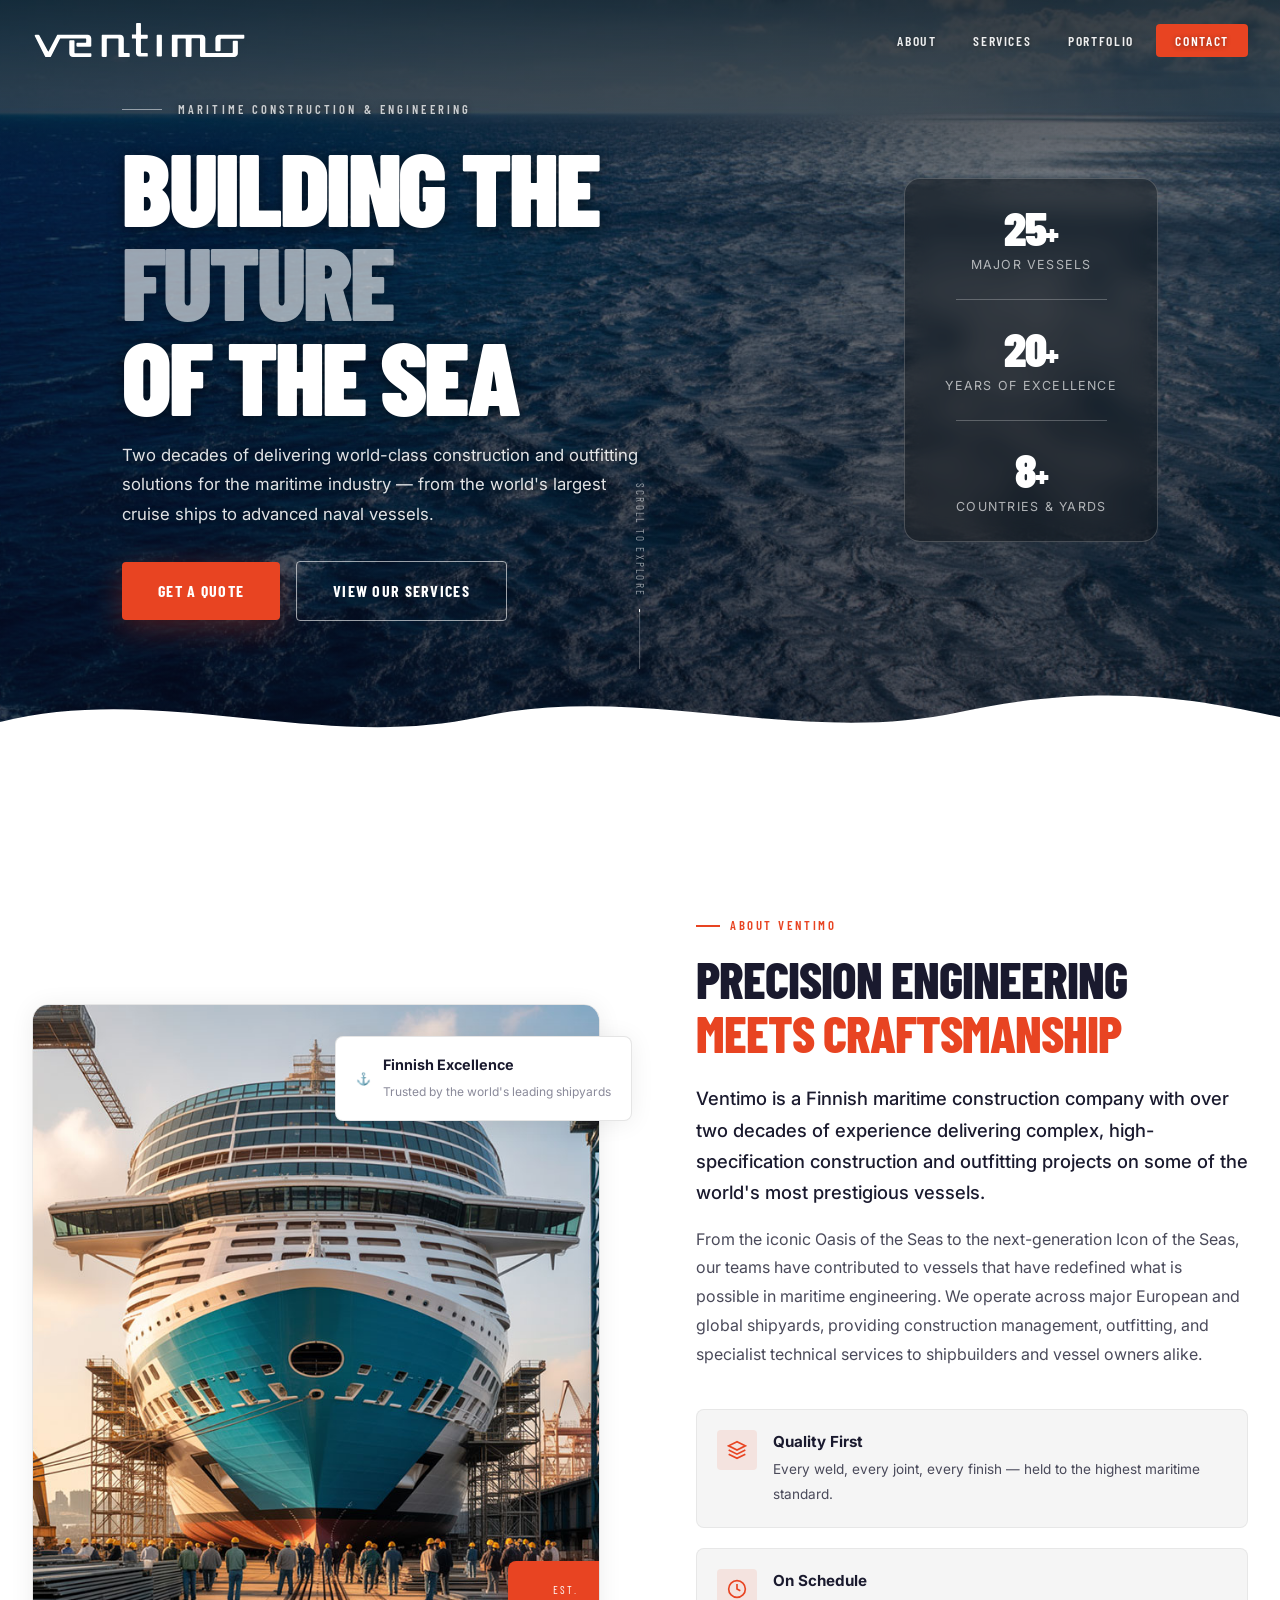
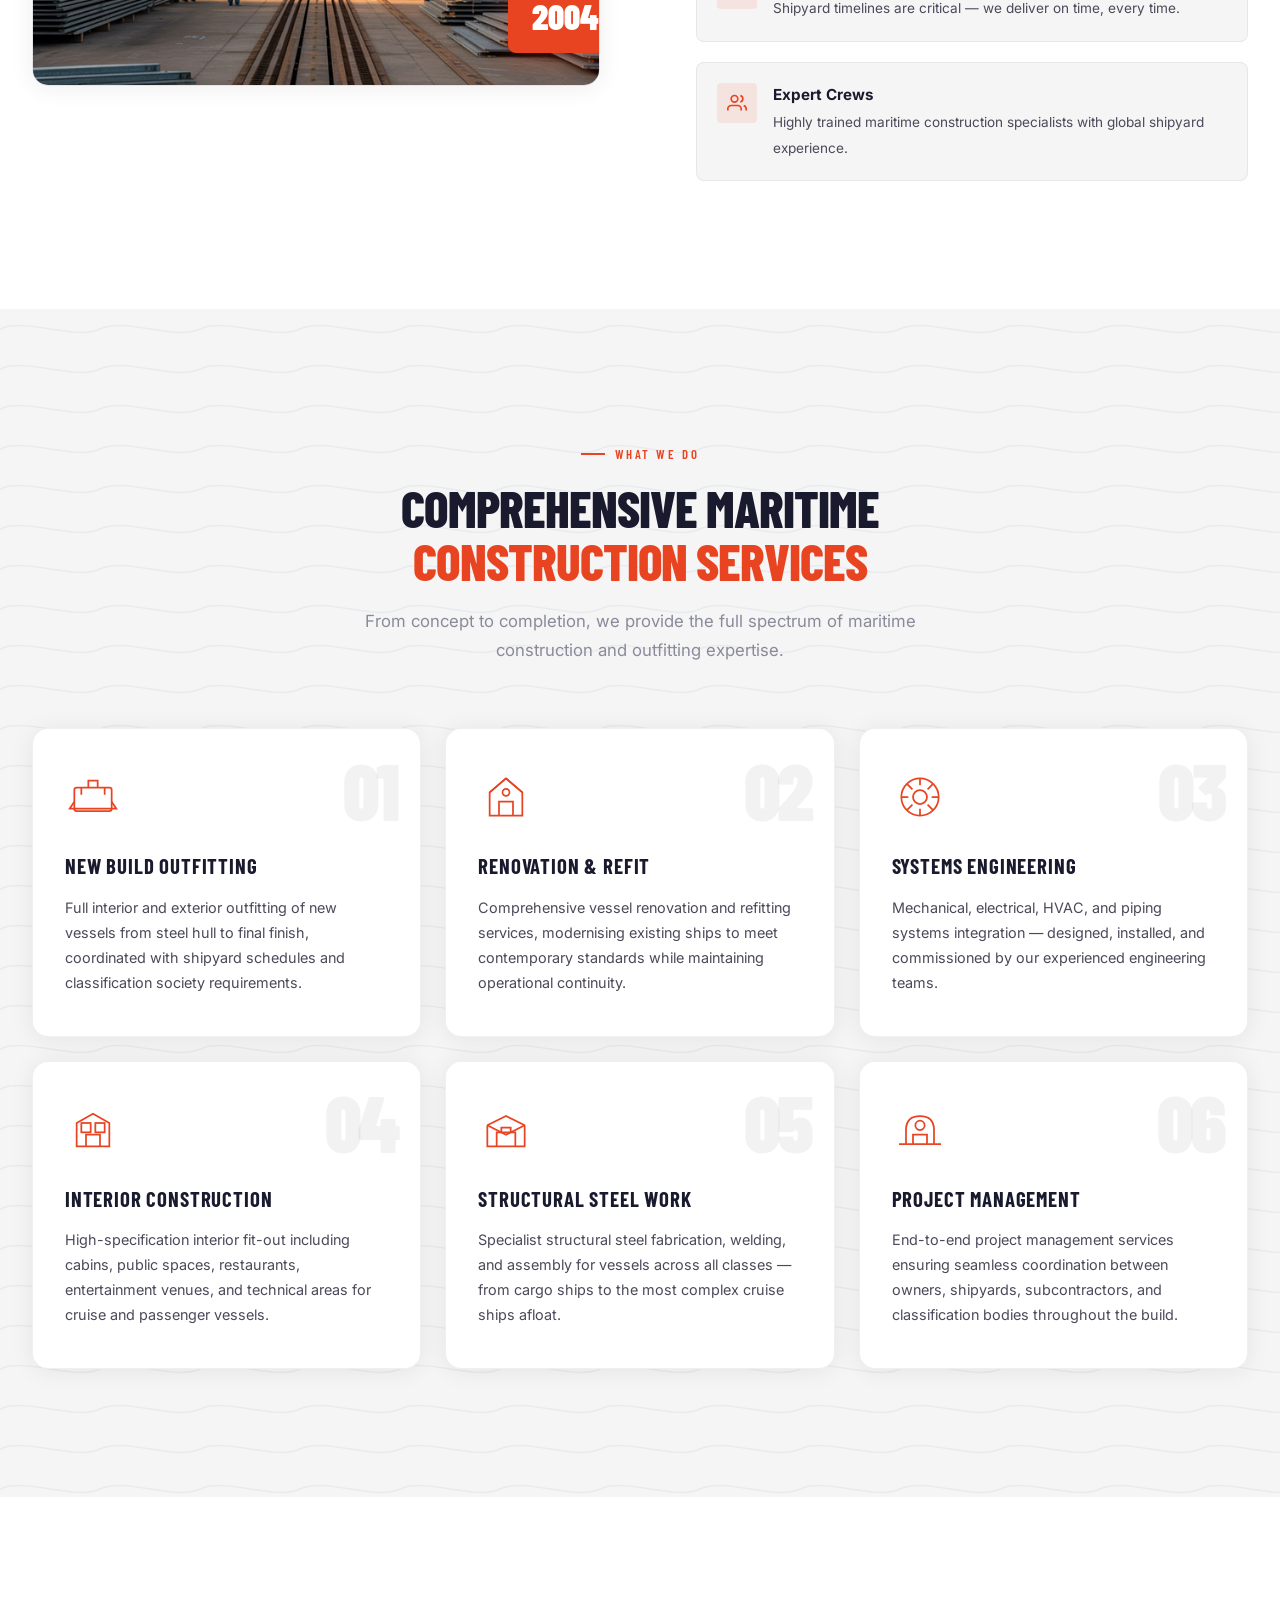
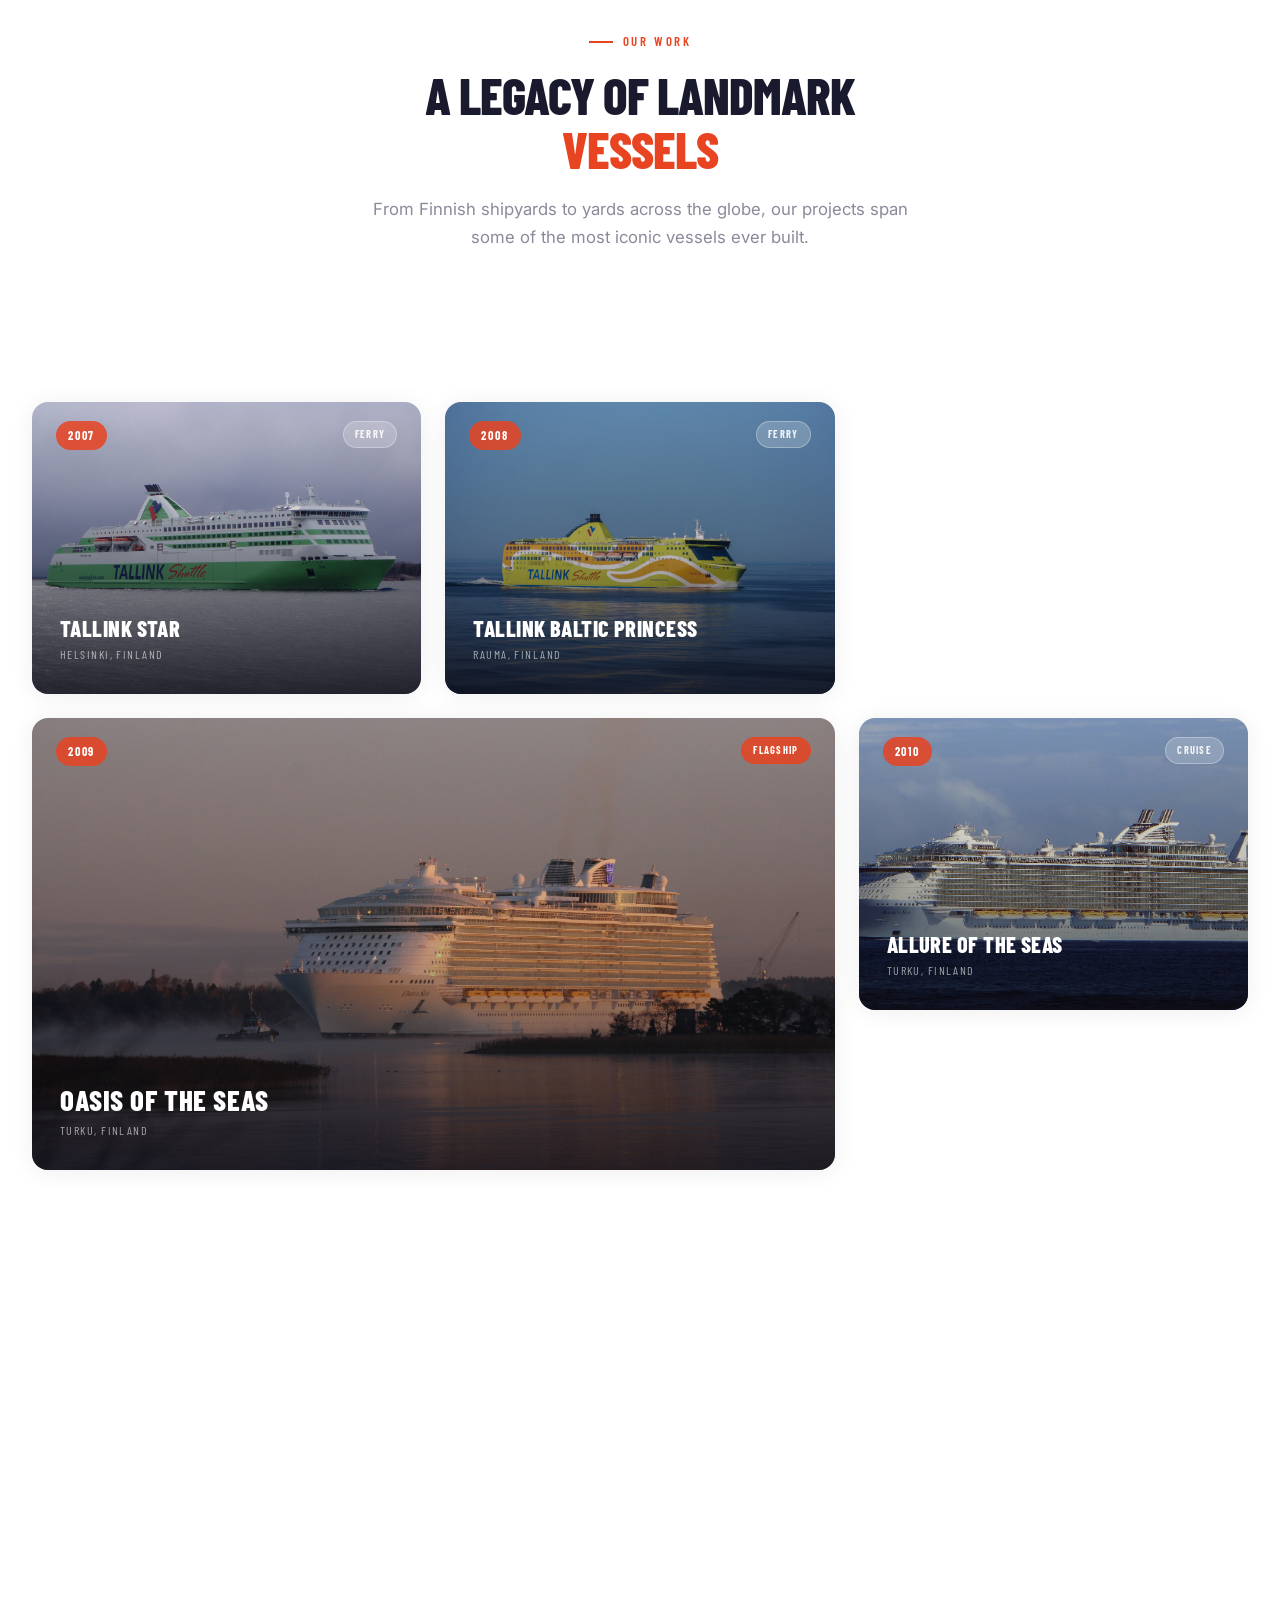
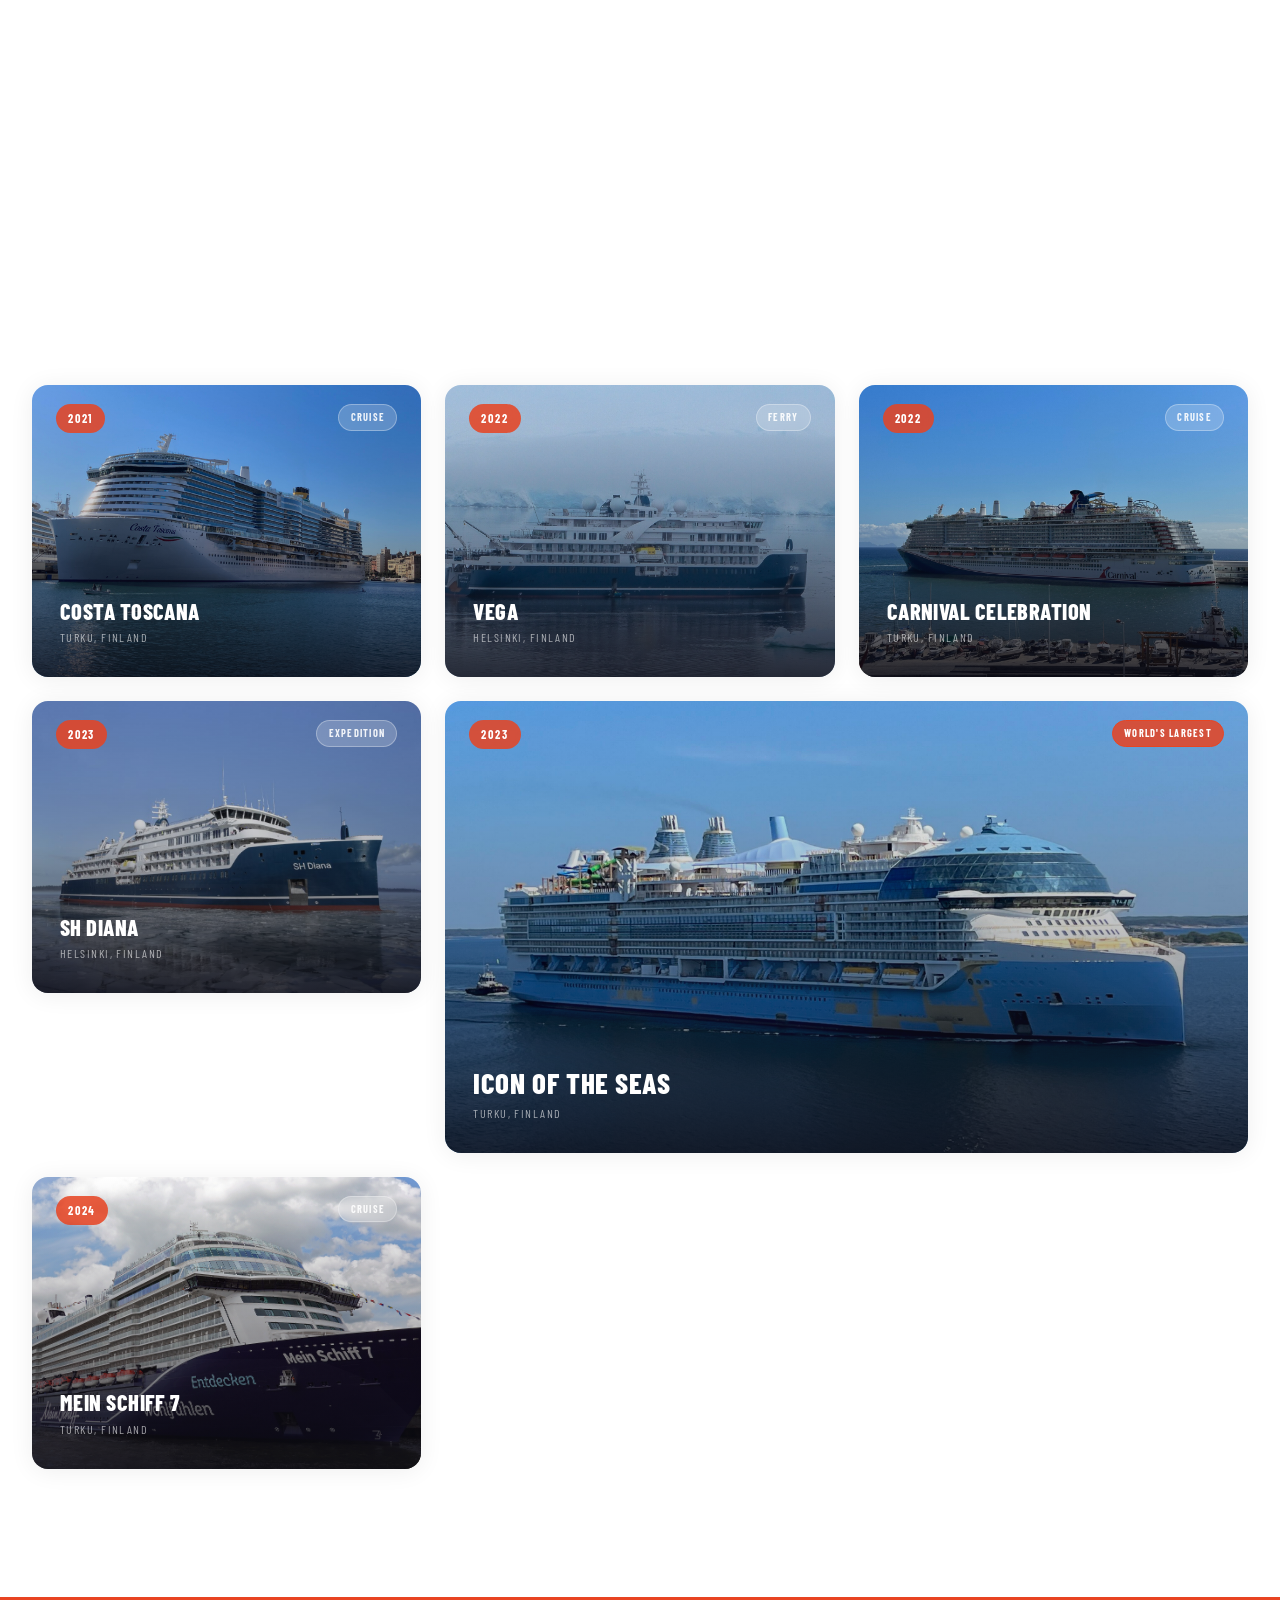
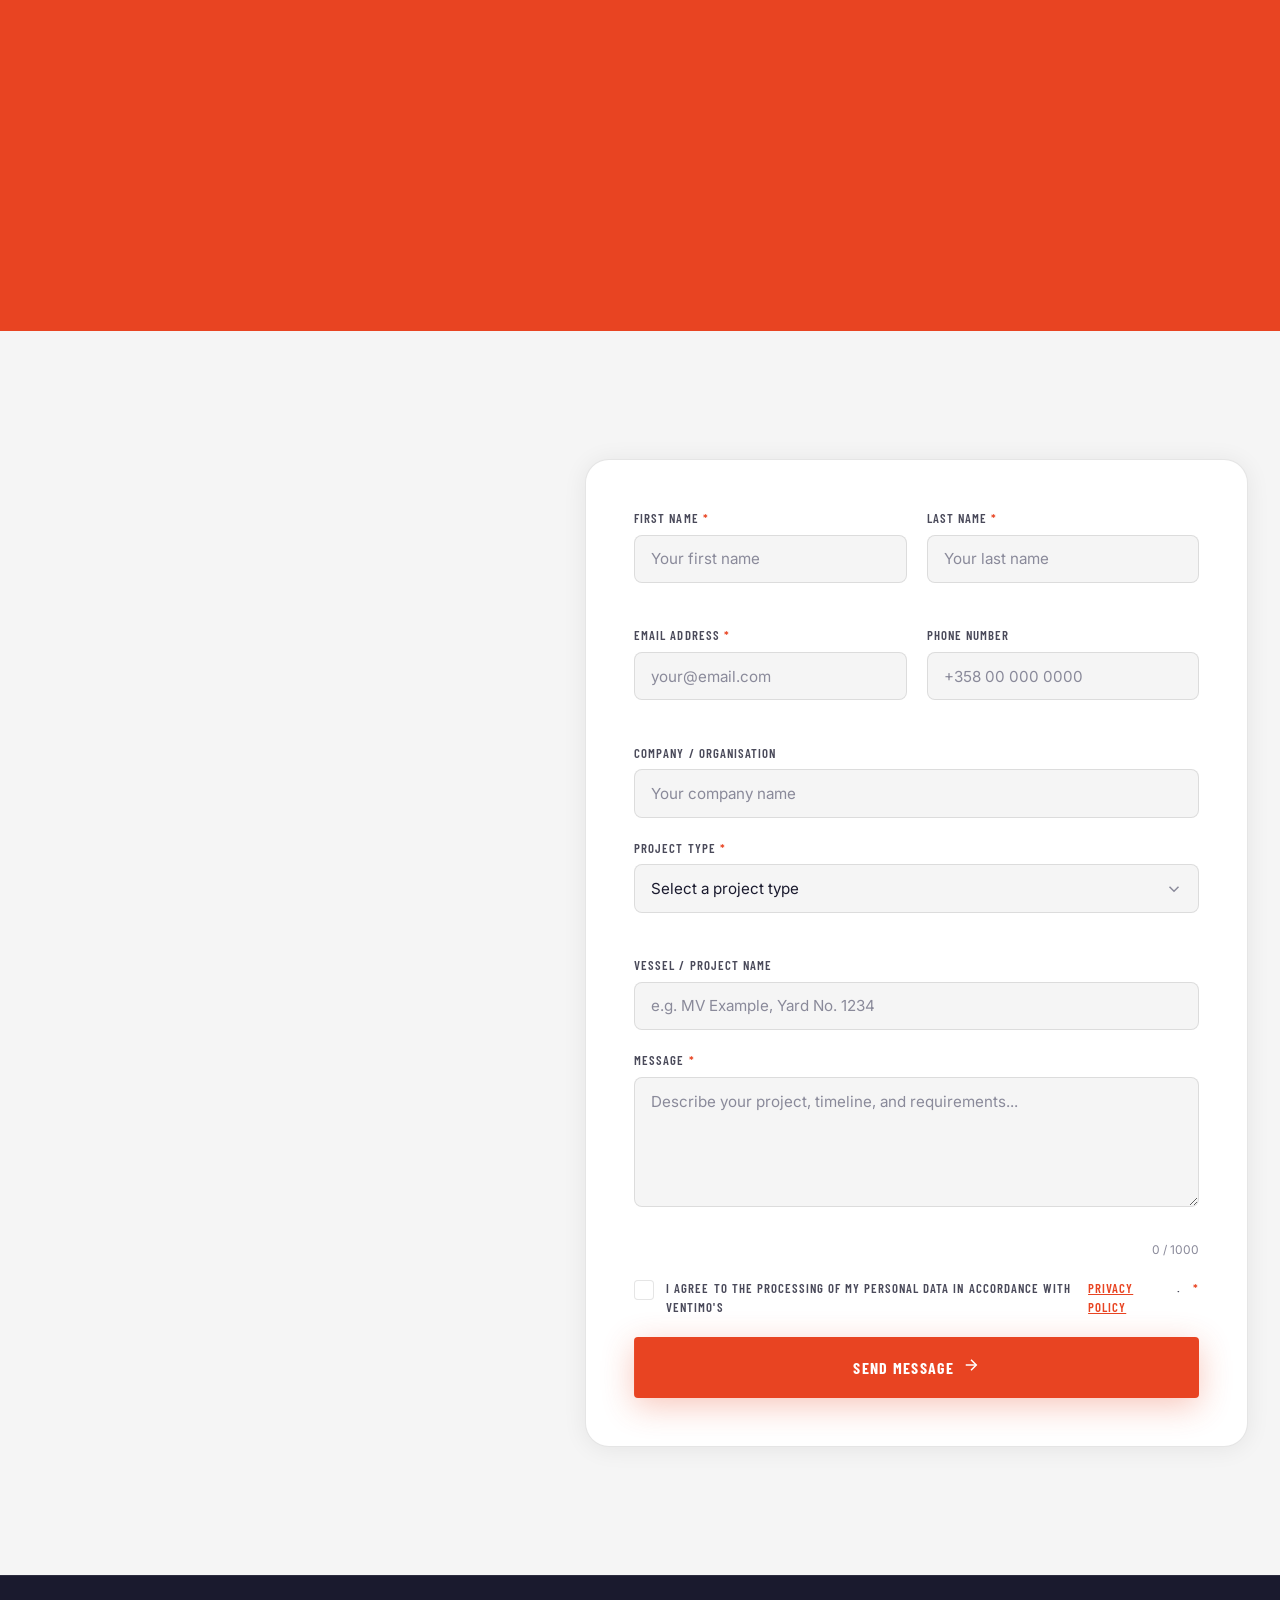
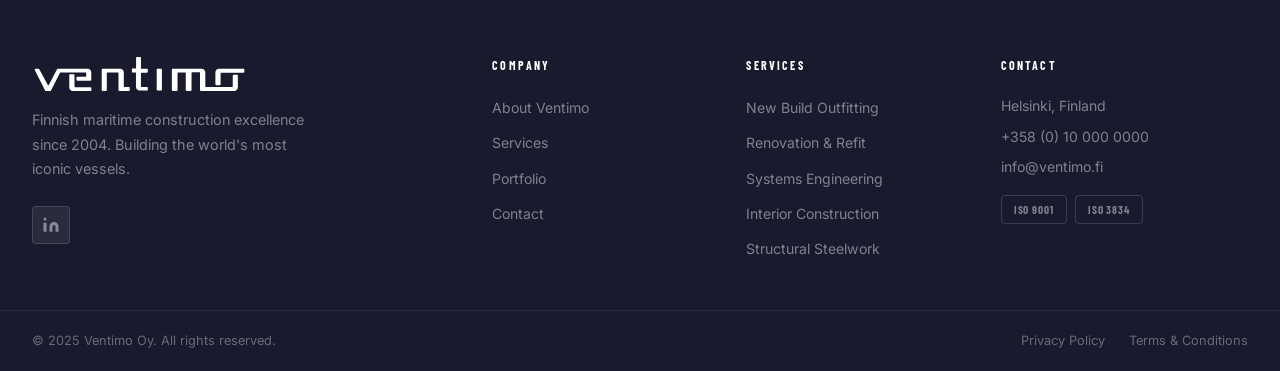
==== commit 87ef0f65: "Replace bottom waves with full-area tiling wave pattern on services section Uses a repeating SVG sin" ====
--- a/index.html
+++ b/index.html
@@ -167,21 +167,6 @@
   ============================================================ -->
   <section class="services" id="services">
     <div class="services-bg"></div>
-    <div class="services-wave services-wave--1">
-      <svg viewBox="0 0 2880 100" preserveAspectRatio="none" xmlns="http://www.w3.org/2000/svg">
-        <path d="M0,50 C240,85 480,15 720,50 C960,85 1200,15 1440,50 C1680,85 1920,15 2160,50 C2400,85 2640,15 2880,50 L2880,100 L0,100 Z"/>
-      </svg>
-    </div>
-    <div class="services-wave services-wave--2">
-      <svg viewBox="0 0 2880 100" preserveAspectRatio="none" xmlns="http://www.w3.org/2000/svg">
-        <path d="M0,60 C360,20 720,90 1080,55 C1440,20 1800,90 2160,55 C2520,20 2760,80 2880,60 L2880,100 L0,100 Z"/>
-      </svg>
-    </div>
-    <div class="services-wave services-wave--3">
-      <svg viewBox="0 0 2880 100" preserveAspectRatio="none" xmlns="http://www.w3.org/2000/svg">
-        <path d="M0,40 C480,80 960,10 1440,40 C1920,70 2400,20 2880,45 L2880,100 L0,100 Z"/>
-      </svg>
-    </div>
     <div class="container">
       <div class="section-header reveal-up">
         <div class="section-label">What We Do</div>
--- a/css/main.css
+++ b/css/main.css
@@ -695,36 +695,18 @@
   background: var(--bg-light);
   overflow: hidden;
 }
-.services-bg { display: none; }
-
-.services-wave {
-  position: absolute;
-  bottom: 0;
-  left: 0;
-  width: 200%;
+.services-bg {
+  position: absolute;
+  inset: 0;
+  background-image: url("data:image/svg+xml,%3Csvg xmlns='http://www.w3.org/2000/svg' width='200' height='40'%3E%3Cpath d='M0,20 C25,8 75,32 100,20 C125,8 175,32 200,20' fill='none' stroke='%232D5F8A' stroke-opacity='0.07' stroke-width='1.5'/%3E%3C/svg%3E");
+  background-size: 200px 40px;
+  background-repeat: repeat;
+  animation: svc-wave-bg 10s linear infinite;
   pointer-events: none;
 }
-.services-wave svg { display: block; width: 100%; height: 100%; }
-.services-wave--1 {
-  height: 90px;
-  animation: svc-wave 18s linear infinite;
-}
-.services-wave--1 path { fill: rgba(45, 95, 138, 0.07); }
-.services-wave--2 {
-  height: 70px;
-  bottom: 10px;
-  animation: svc-wave 24s linear infinite reverse;
-}
-.services-wave--2 path { fill: rgba(45, 95, 138, 0.05); }
-.services-wave--3 {
-  height: 55px;
-  bottom: 20px;
-  animation: svc-wave 14s linear infinite;
-}
-.services-wave--3 path { fill: rgba(45, 95, 138, 0.035); }
-@keyframes svc-wave {
-  0%   { transform: translateX(0); }
-  100% { transform: translateX(-50%); }
+@keyframes svc-wave-bg {
+  0%   { background-position: 0 0; }
+  100% { background-position: 200px 0; }
 }
 
 .services-grid {
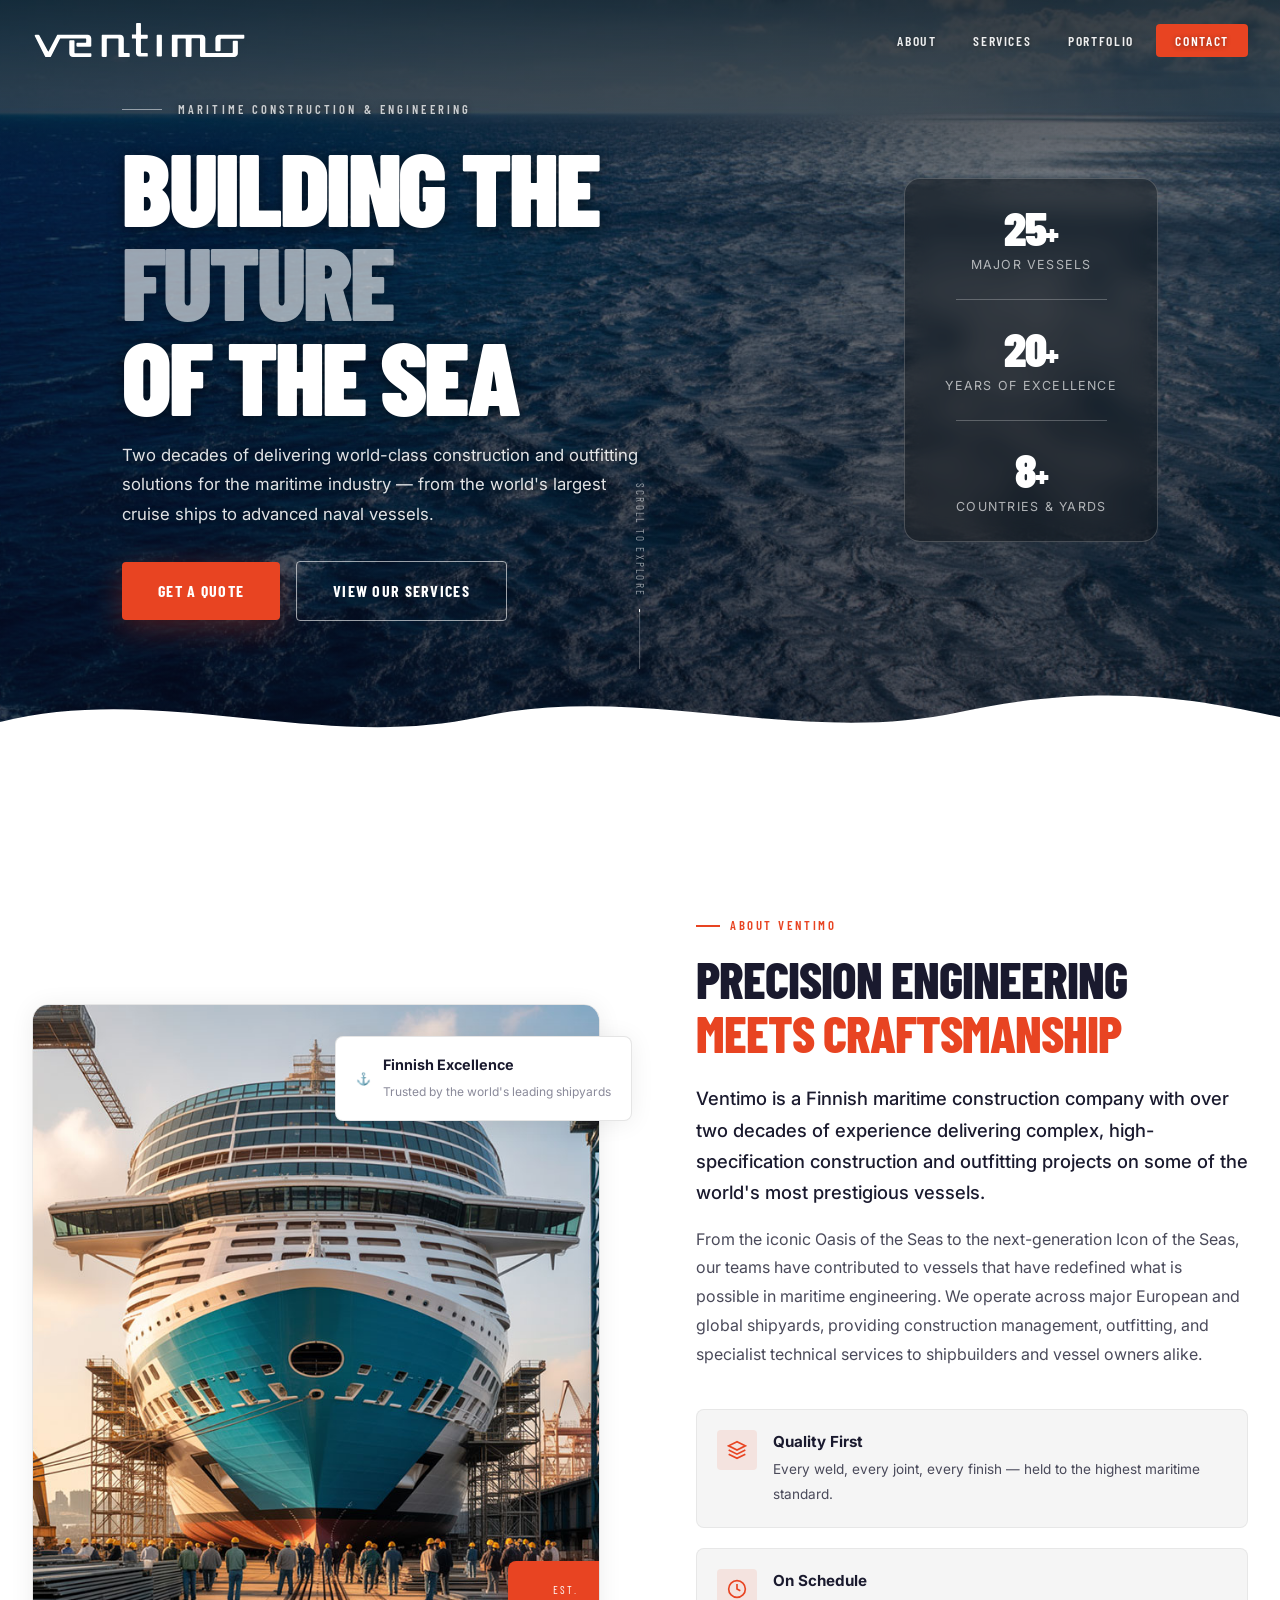
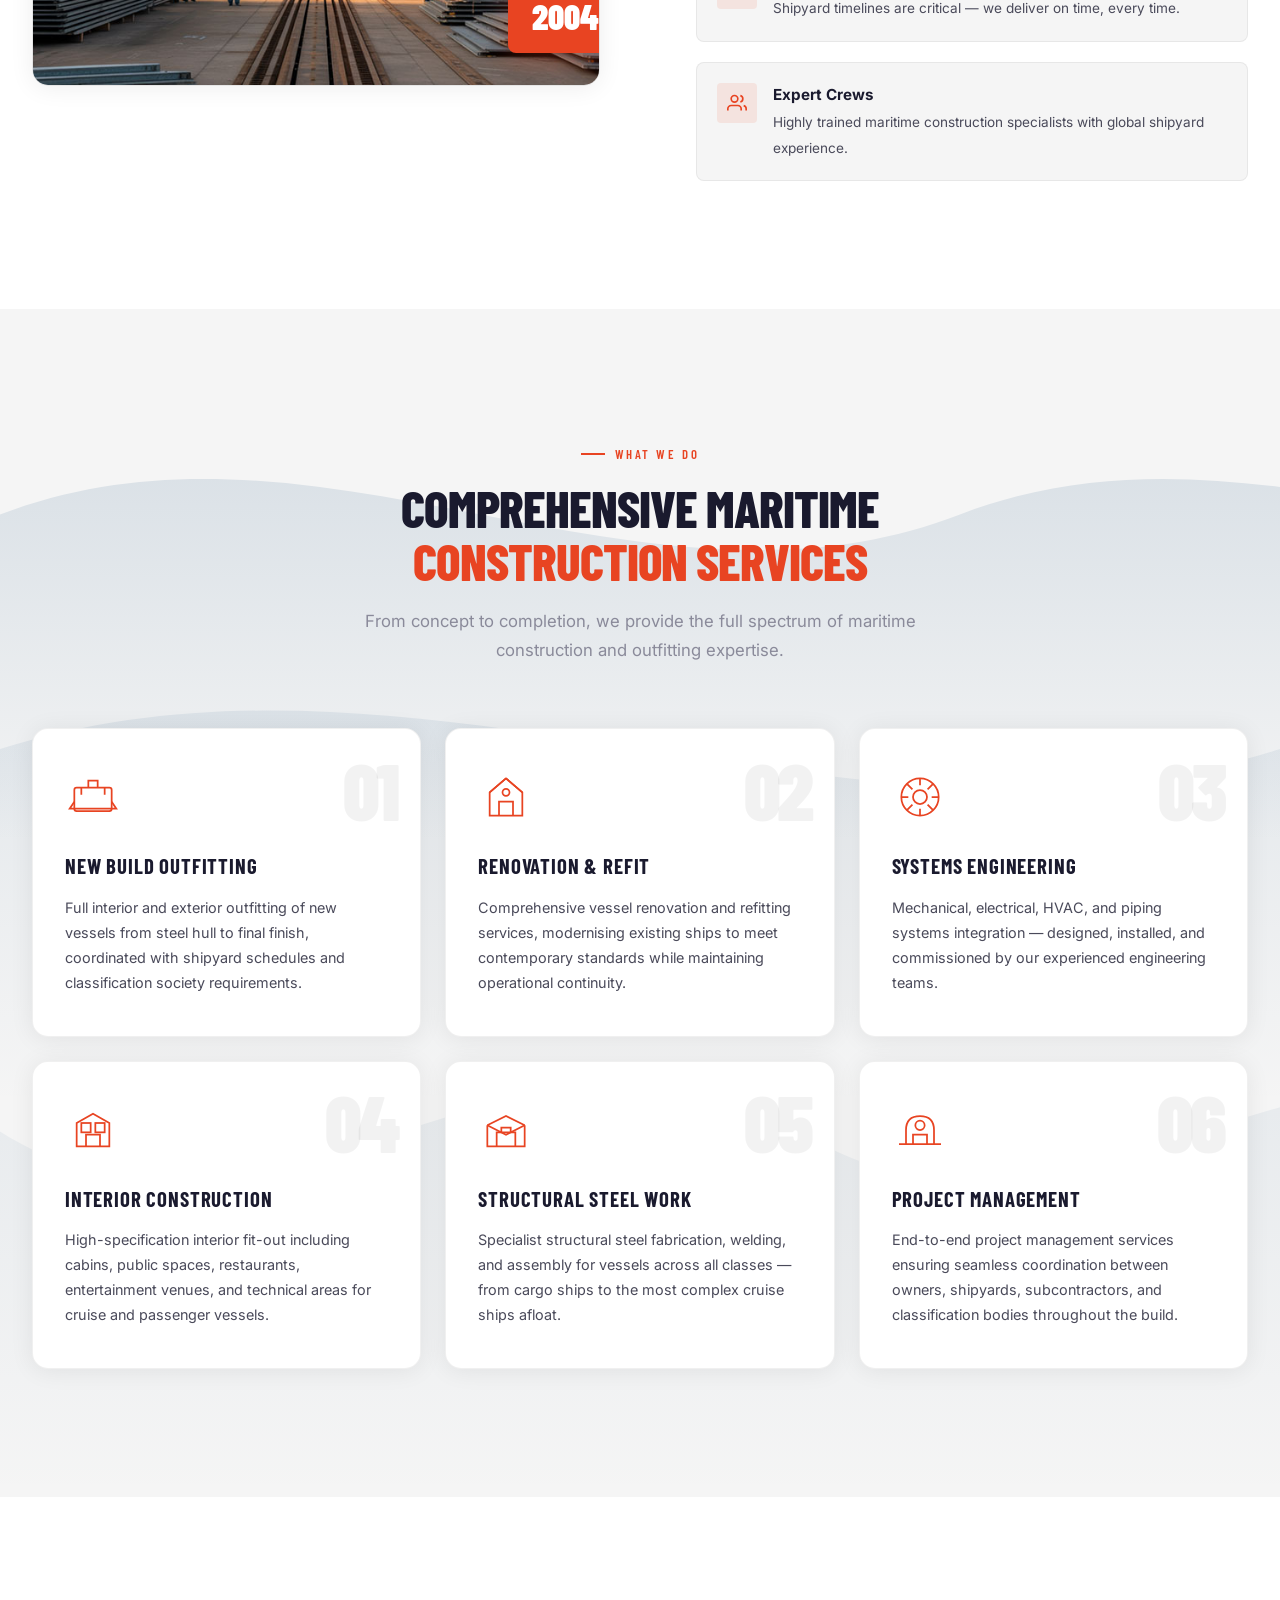
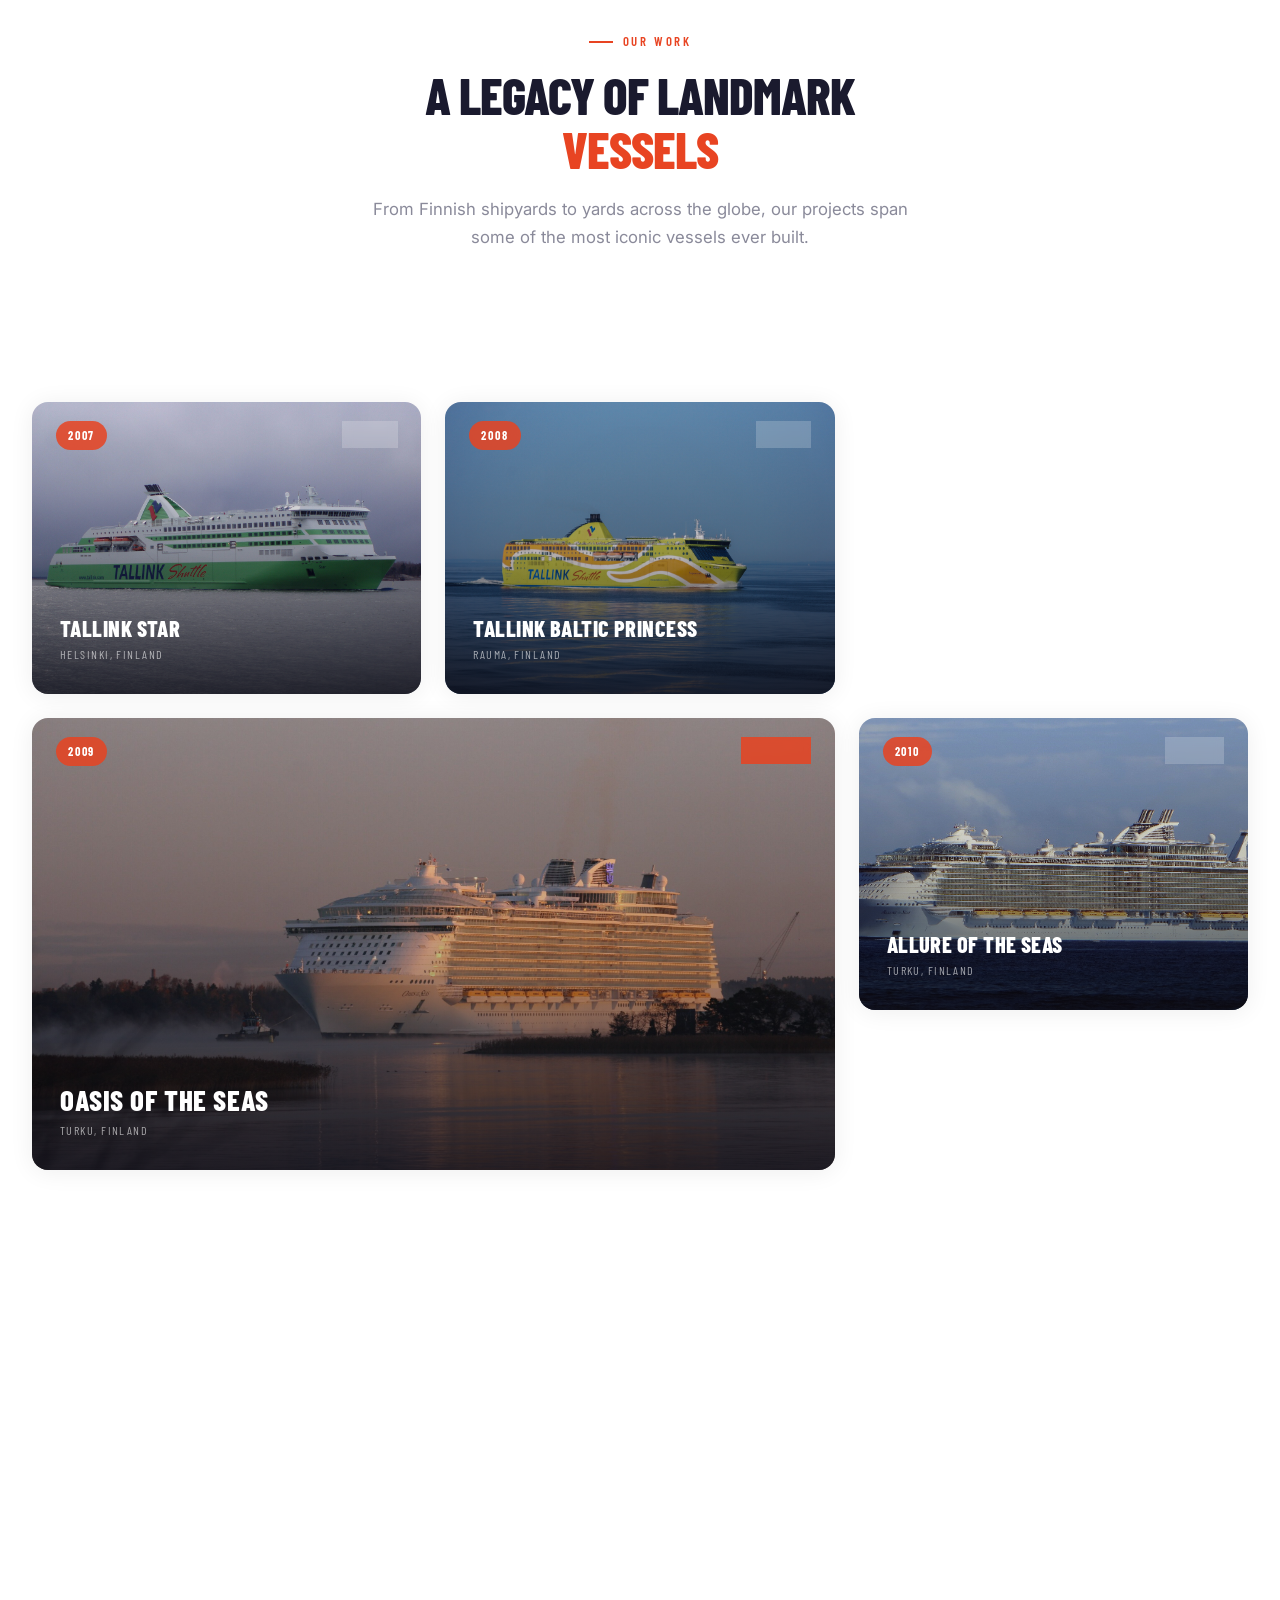
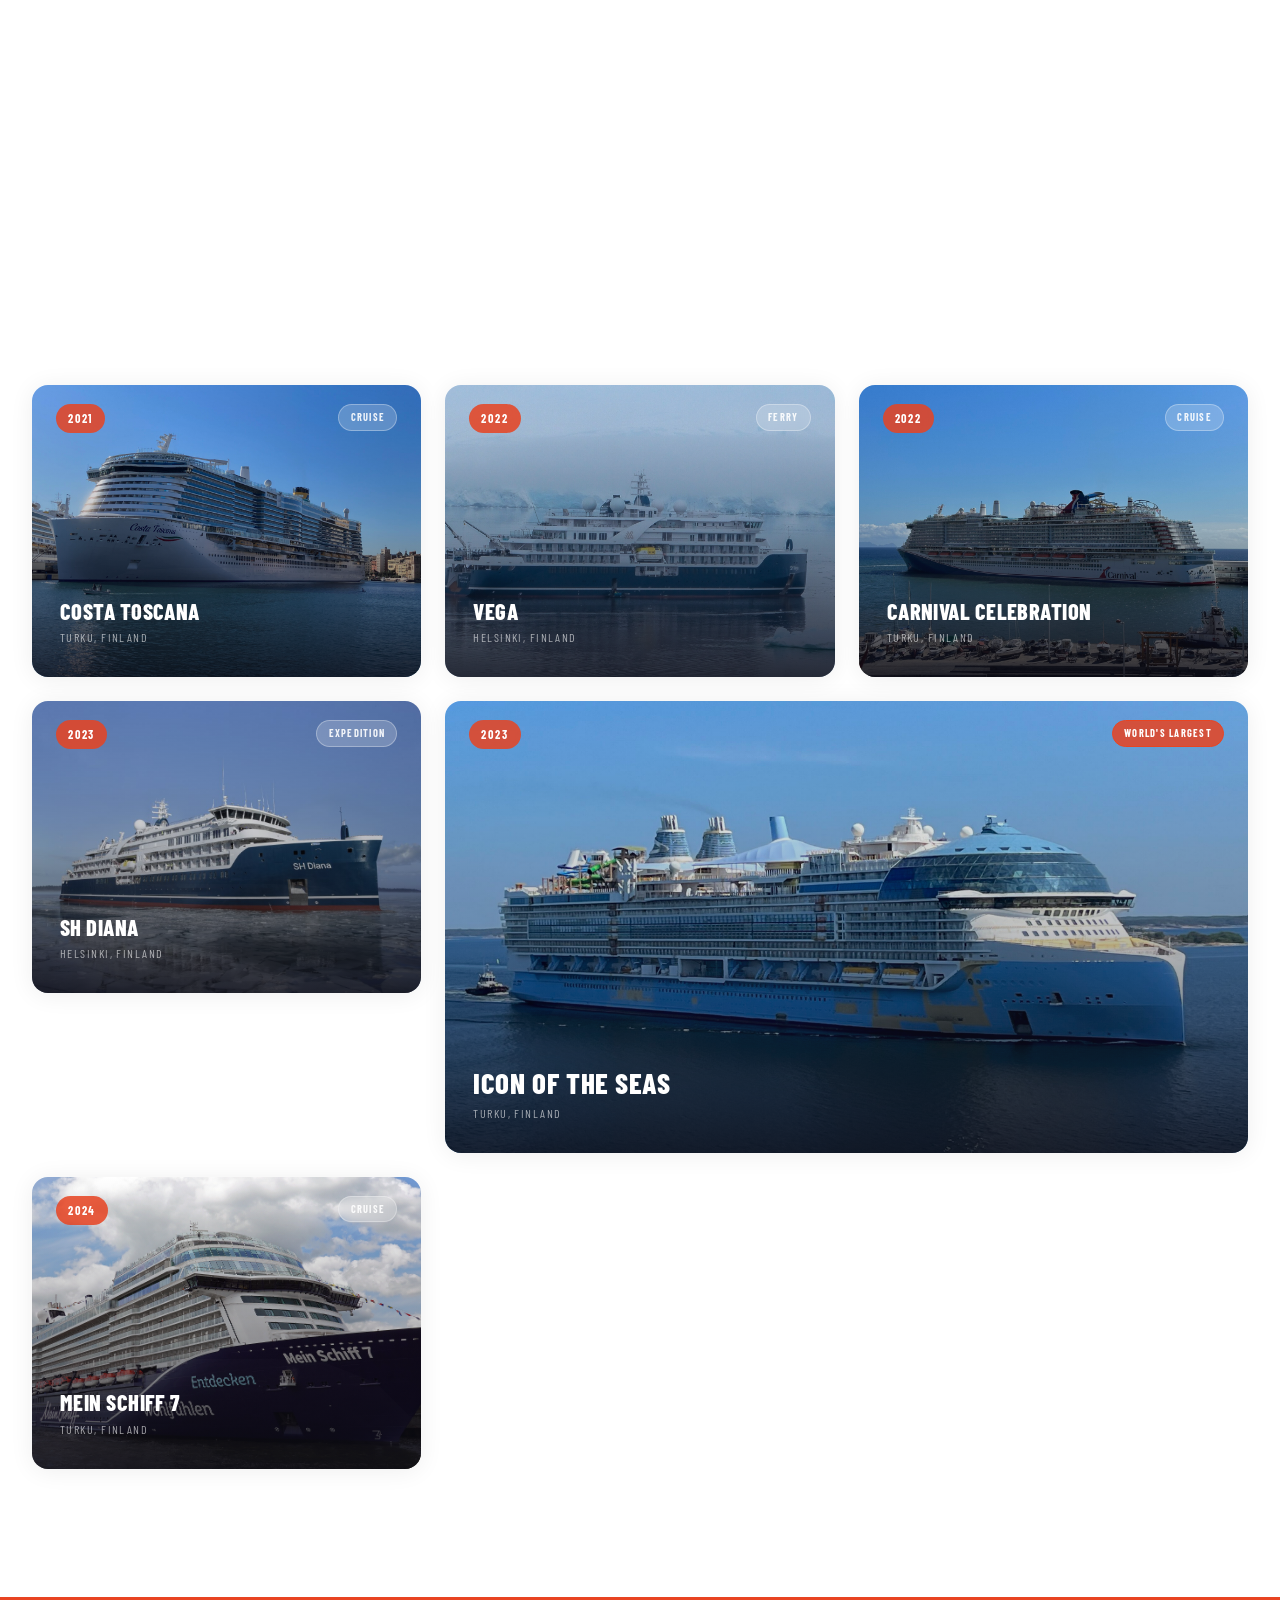
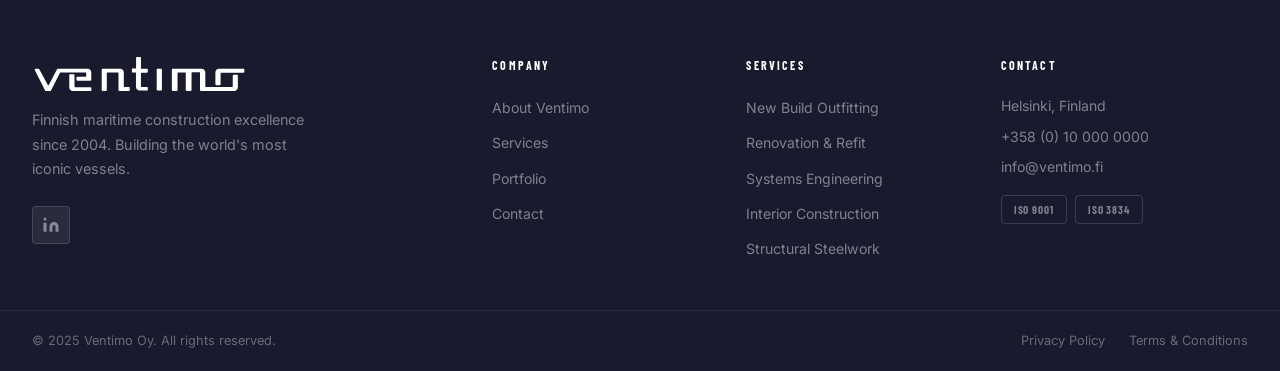
==== commit 81b9770f: "Replace wave line pattern with layered gradient SVG waves across full section Three filled wave shap" ====
--- a/index.html
+++ b/index.html
@@ -166,7 +166,33 @@
        SERVICES
   ============================================================ -->
   <section class="services" id="services">
-    <div class="services-bg"></div>
+    <svg class="svc-wave svc-wave--a" viewBox="0 0 2880 260" preserveAspectRatio="none" xmlns="http://www.w3.org/2000/svg">
+      <defs>
+        <linearGradient id="wg-a" x1="0" y1="0" x2="0" y2="1">
+          <stop offset="0%" stop-color="#2D5F8A" stop-opacity="0.13"/>
+          <stop offset="100%" stop-color="#2D5F8A" stop-opacity="0"/>
+        </linearGradient>
+      </defs>
+      <path d="M0,100 C360,40 720,160 1080,100 C1440,40 1800,160 2160,100 C2520,40 2700,160 2880,100 L2880,260 L0,260 Z" fill="url(#wg-a)"/>
+    </svg>
+    <svg class="svc-wave svc-wave--b" viewBox="0 0 2880 240" preserveAspectRatio="none" xmlns="http://www.w3.org/2000/svg">
+      <defs>
+        <linearGradient id="wg-b" x1="0" y1="0" x2="0" y2="1">
+          <stop offset="0%" stop-color="#2D5F8A" stop-opacity="0.09"/>
+          <stop offset="100%" stop-color="#2D5F8A" stop-opacity="0"/>
+        </linearGradient>
+      </defs>
+      <path d="M0,80 C480,20 960,140 1440,80 C1920,20 2400,140 2880,80 L2880,240 L0,240 Z" fill="url(#wg-b)"/>
+    </svg>
+    <svg class="svc-wave svc-wave--c" viewBox="0 0 2880 220" preserveAspectRatio="none" xmlns="http://www.w3.org/2000/svg">
+      <defs>
+        <linearGradient id="wg-c" x1="0" y1="0" x2="0" y2="1">
+          <stop offset="0%" stop-color="#2D5F8A" stop-opacity="0.07"/>
+          <stop offset="100%" stop-color="#2D5F8A" stop-opacity="0"/>
+        </linearGradient>
+      </defs>
+      <path d="M0,90 C300,150 600,30 900,90 C1200,150 1500,30 1800,90 C2100,150 2400,30 2880,90 L2880,220 L0,220 Z" fill="url(#wg-c)"/>
+    </svg>
     <div class="container">
       <div class="section-header reveal-up">
         <div class="section-label">What We Do</div>
--- a/css/main.css
+++ b/css/main.css
@@ -695,19 +695,23 @@
   background: var(--bg-light);
   overflow: hidden;
 }
-.services-bg {
-  position: absolute;
-  inset: 0;
-  background-image: url("data:image/svg+xml,%3Csvg xmlns='http://www.w3.org/2000/svg' width='200' height='40'%3E%3Cpath d='M0,20 C25,8 75,32 100,20 C125,8 175,32 200,20' fill='none' stroke='%232D5F8A' stroke-opacity='0.07' stroke-width='1.5'/%3E%3C/svg%3E");
-  background-size: 200px 40px;
-  background-repeat: repeat;
-  animation: svc-wave-bg 10s linear infinite;
+.services-bg { display: none; }
+
+.svc-wave {
+  position: absolute;
+  left: 0;
+  width: 200%;
   pointer-events: none;
-}
-@keyframes svc-wave-bg {
-  0%   { background-position: 0 0; }
-  100% { background-position: 200px 0; }
-}
+  z-index: 0;
+}
+.svc-wave--a { top: 0;   height: 45%; animation: svc-drift 22s linear infinite; }
+.svc-wave--b { top: 22%; height: 45%; animation: svc-drift 30s linear infinite reverse; }
+.svc-wave--c { top: 48%; height: 52%; animation: svc-drift 17s linear infinite; }
+@keyframes svc-drift {
+  0%   { transform: translateX(0); }
+  100% { transform: translateX(-50%); }
+}
+.services .container { position: relative; z-index: 1; }
 
 .services-grid {
   display: grid;
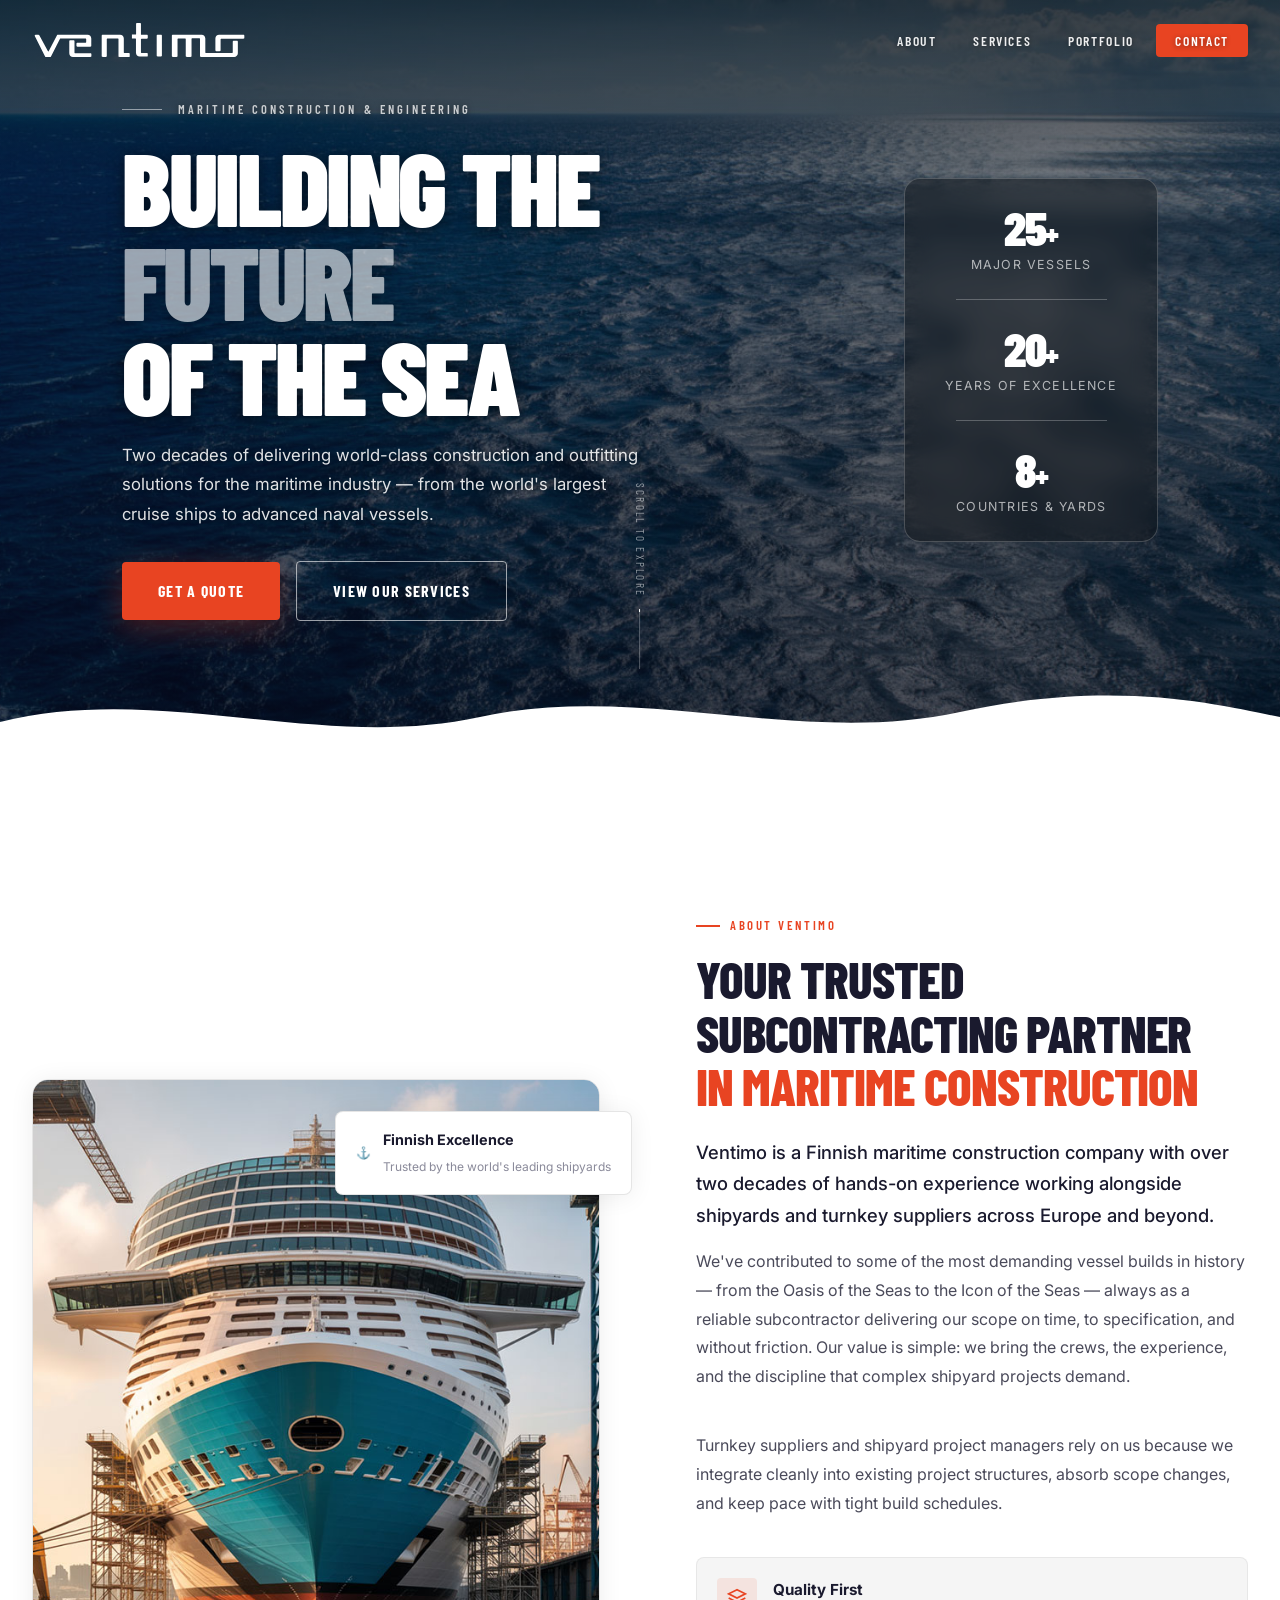
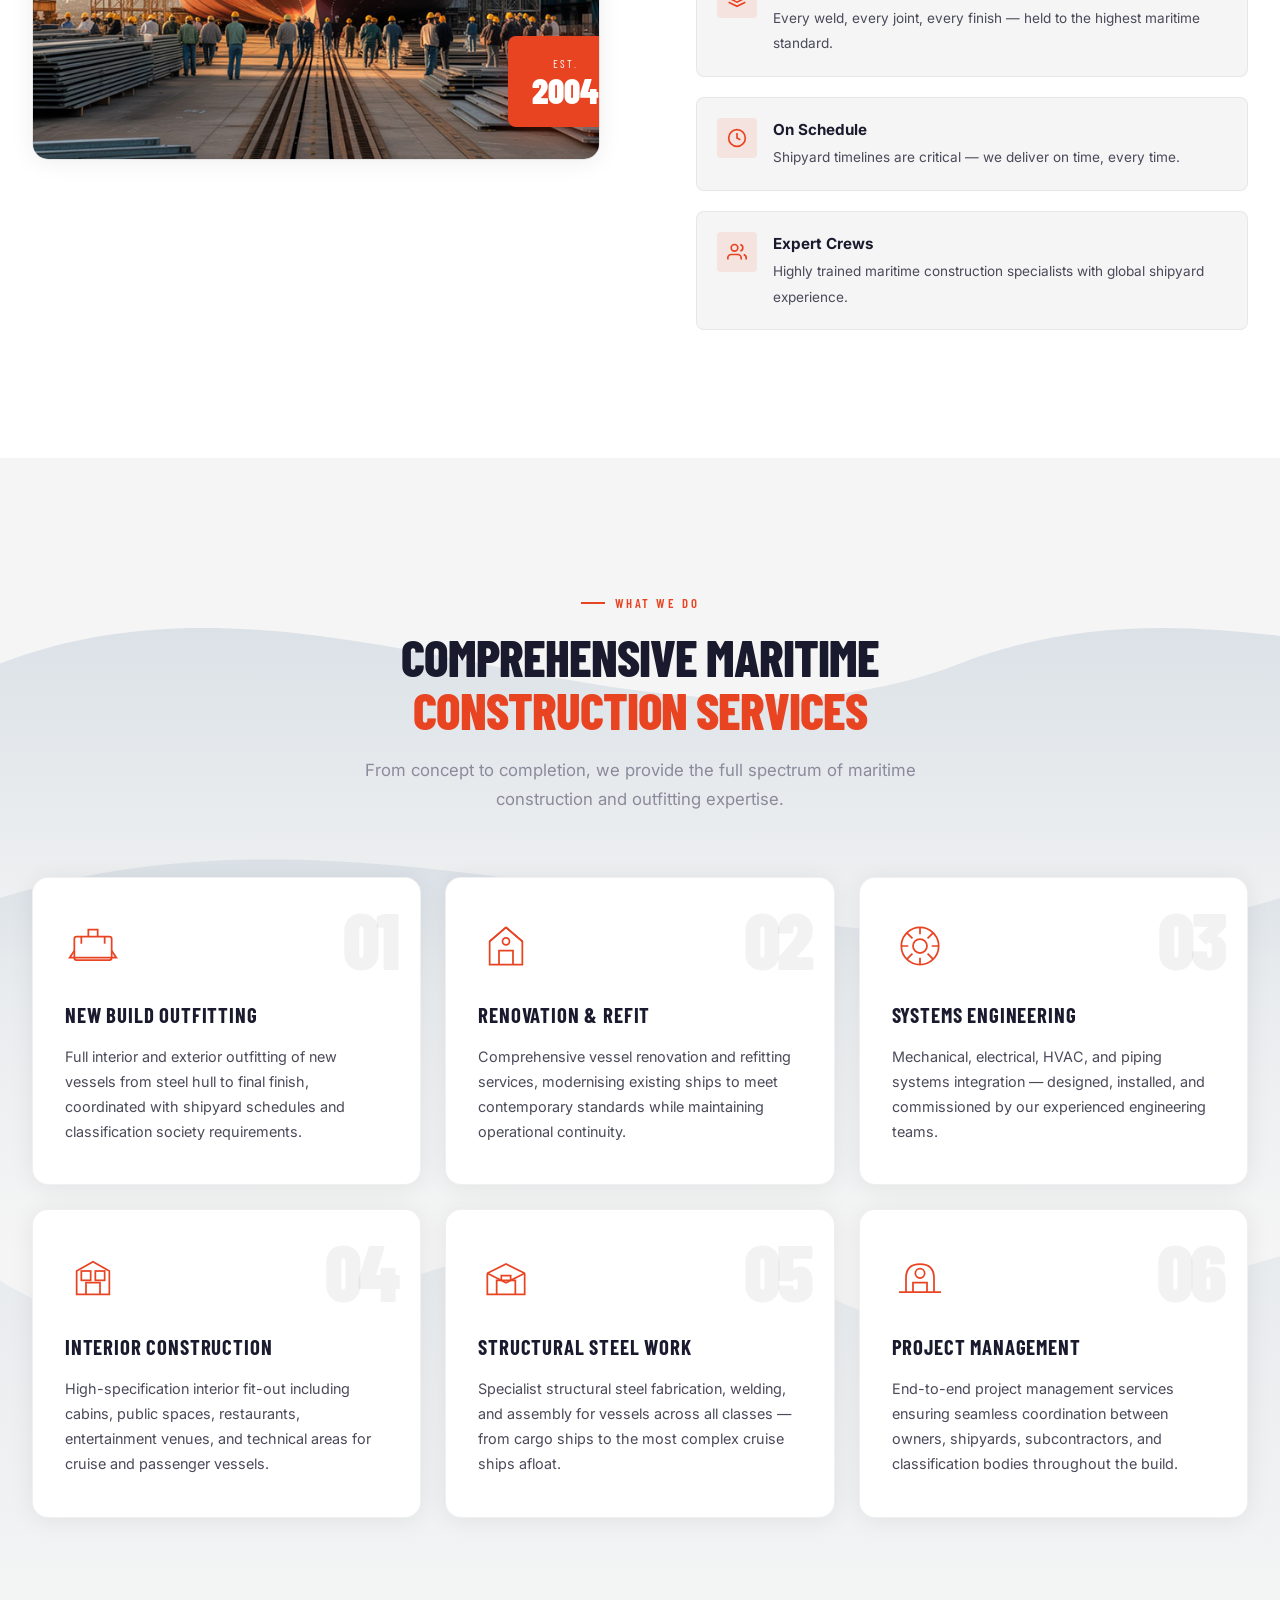
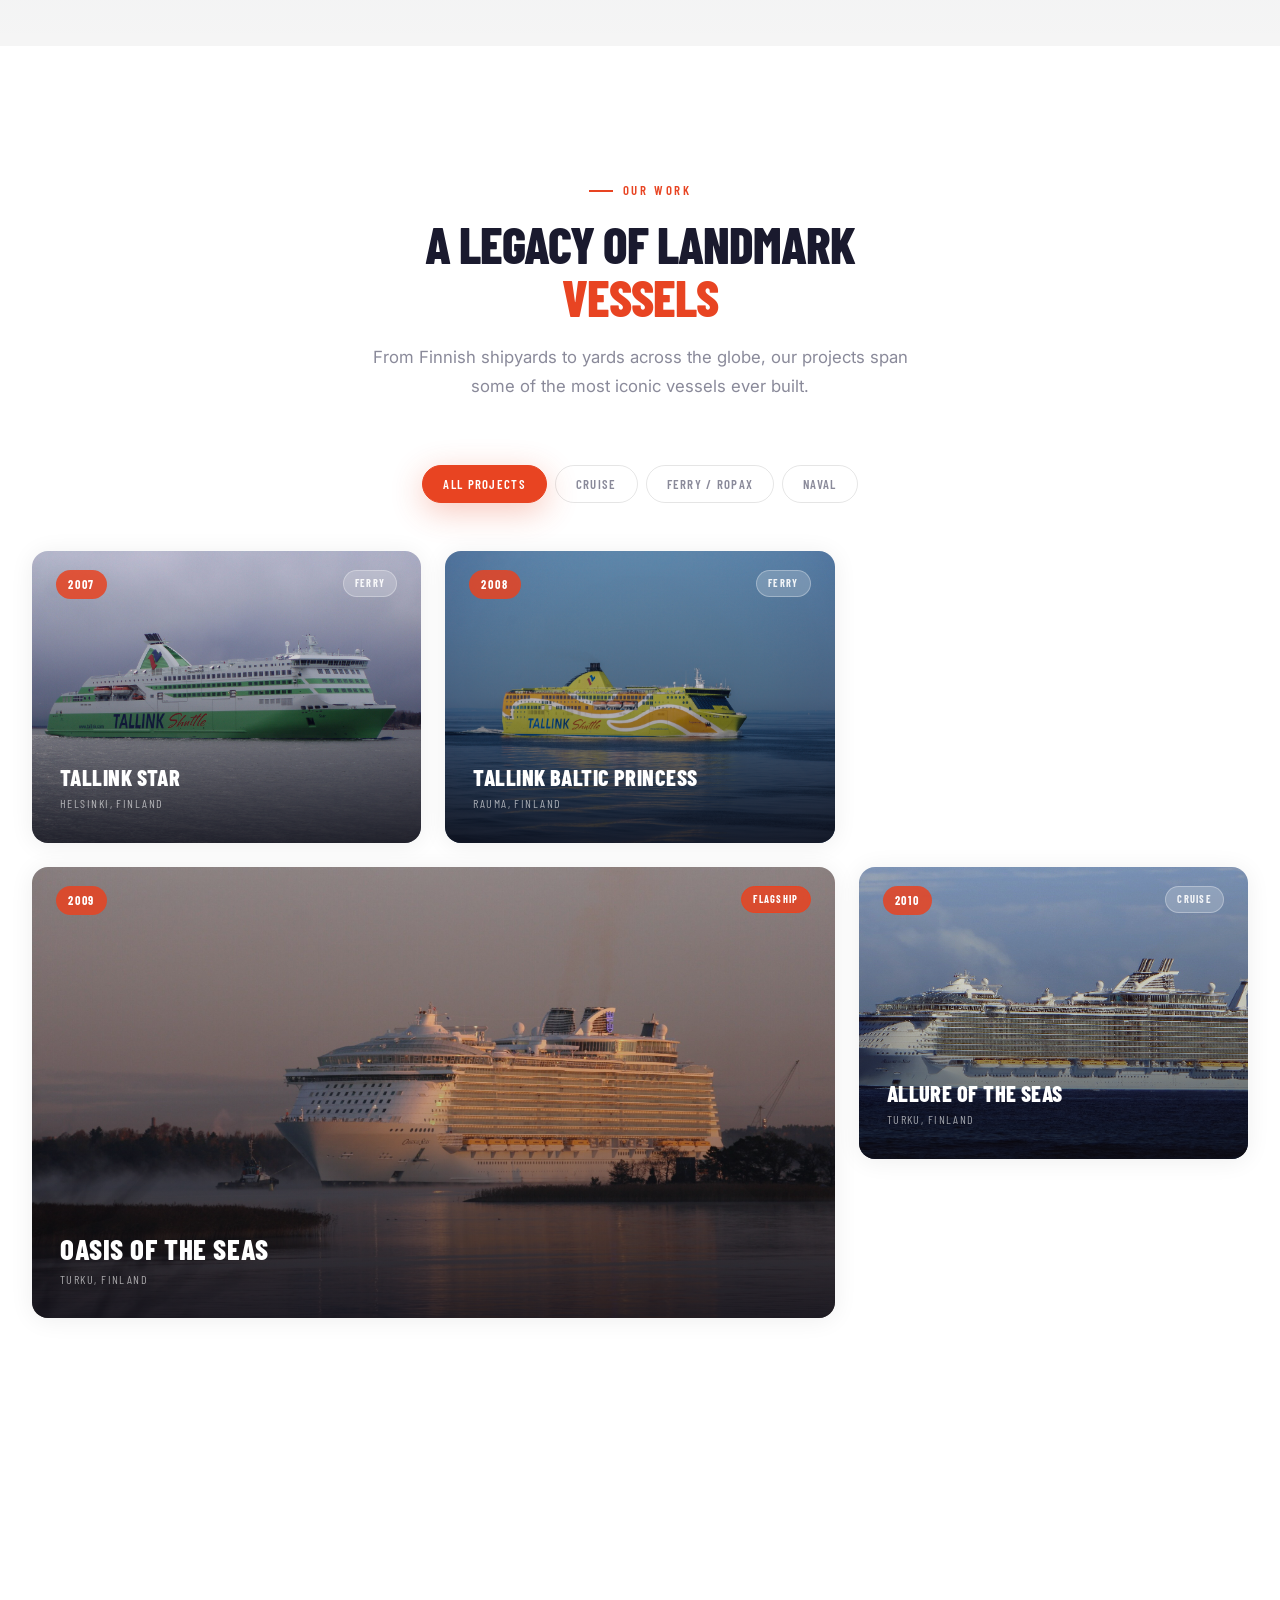
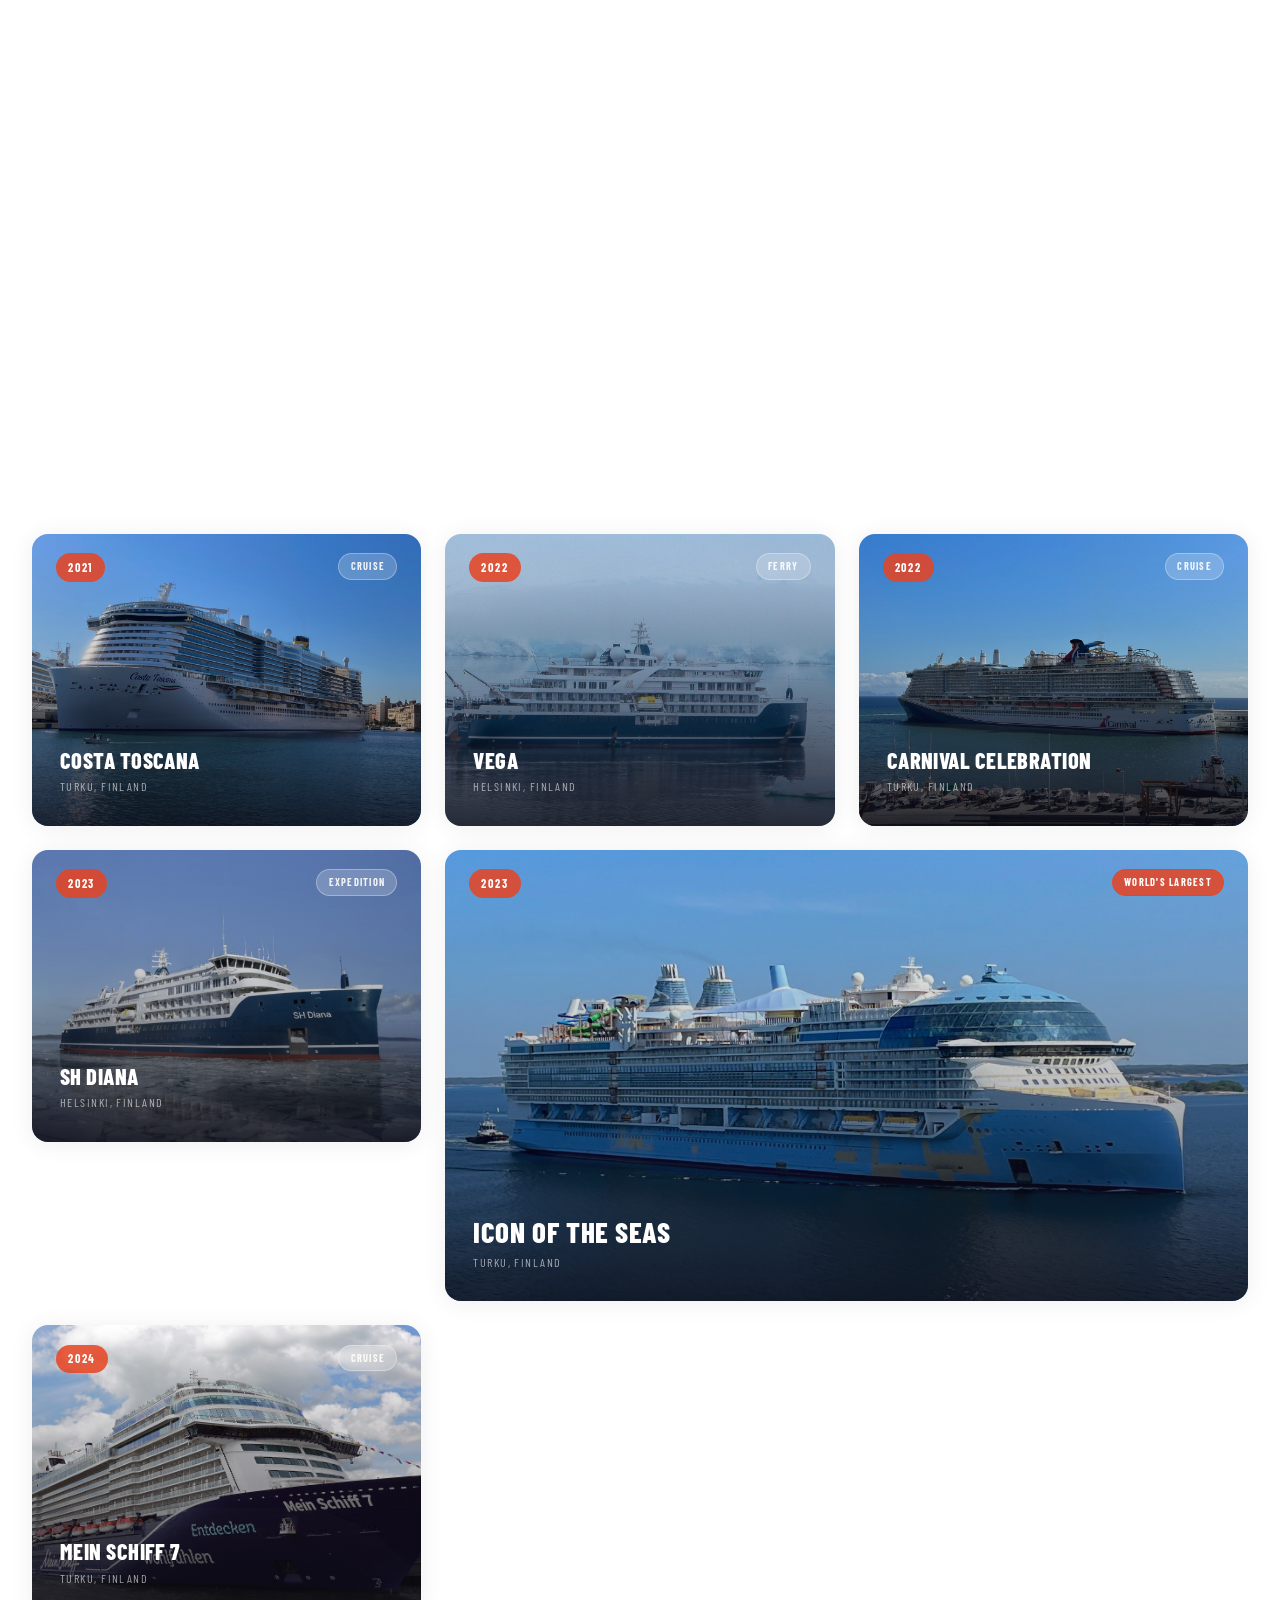
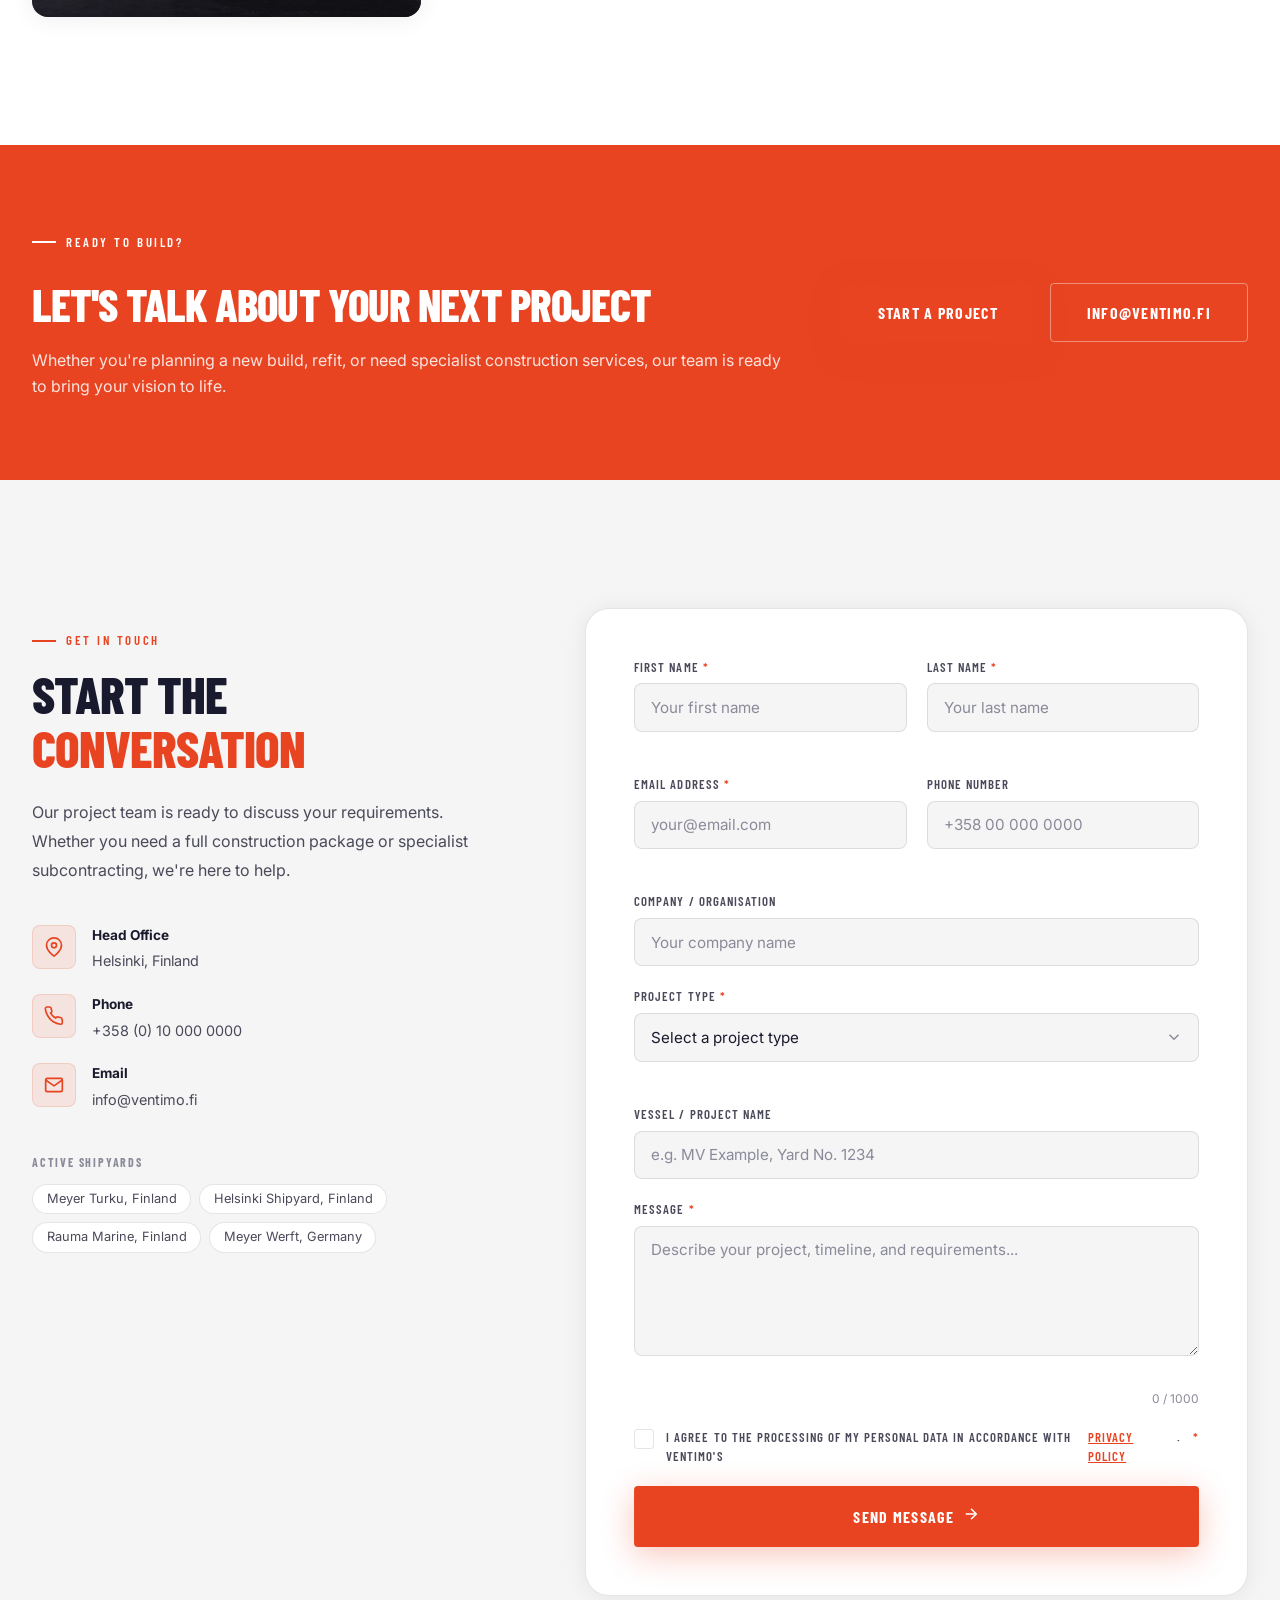
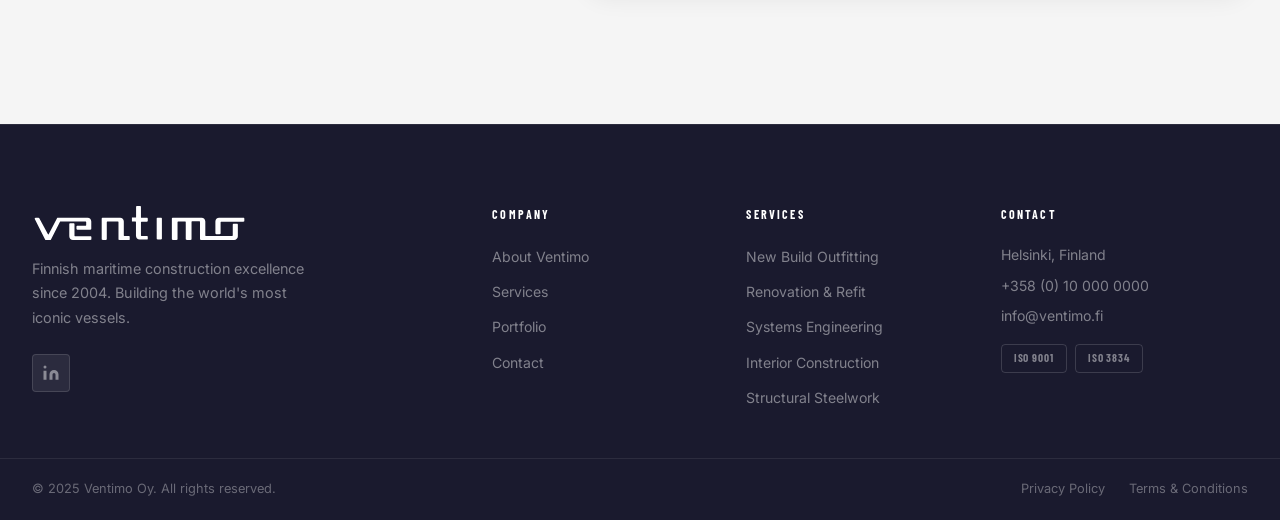
==== commit a29d0823: "Update About section heading and content for subcontracting positioning Co-Authored-By: Claude Sonne" ====
--- a/index.html
+++ b/index.html
@@ -119,14 +119,17 @@
         <div class="about-content reveal-right">
           <div class="section-label">About Ventimo</div>
           <h2 class="section-title">
-            Precision Engineering<br />
-            <em>Meets Craftsmanship</em>
+            Your Trusted Subcontracting Partner<br />
+            <em>in Maritime Construction</em>
           </h2>
           <p class="about-lead">
-            Ventimo is a Finnish maritime construction company with over two decades of experience delivering complex, high-specification construction and outfitting projects on some of the world's most prestigious vessels.
+            Ventimo is a Finnish maritime construction company with over two decades of hands-on experience working alongside shipyards and turnkey suppliers across Europe and beyond.
           </p>
           <p class="about-body">
-            From the iconic Oasis of the Seas to the next-generation Icon of the Seas, our teams have contributed to vessels that have redefined what is possible in maritime engineering. We operate across major European and global shipyards, providing construction management, outfitting, and specialist technical services to shipbuilders and vessel owners alike.
+            We've contributed to some of the most demanding vessel builds in history — from the Oasis of the Seas to the Icon of the Seas — always as a reliable subcontractor delivering our scope on time, to specification, and without friction. Our value is simple: we bring the crews, the experience, and the discipline that complex shipyard projects demand.
+          </p>
+          <p class="about-body">
+            Turnkey suppliers and shipyard project managers rely on us because we integrate cleanly into existing project structures, absorb scope changes, and keep pace with tight build schedules.
           </p>
           <div class="about-values">
             <div class="value-item">
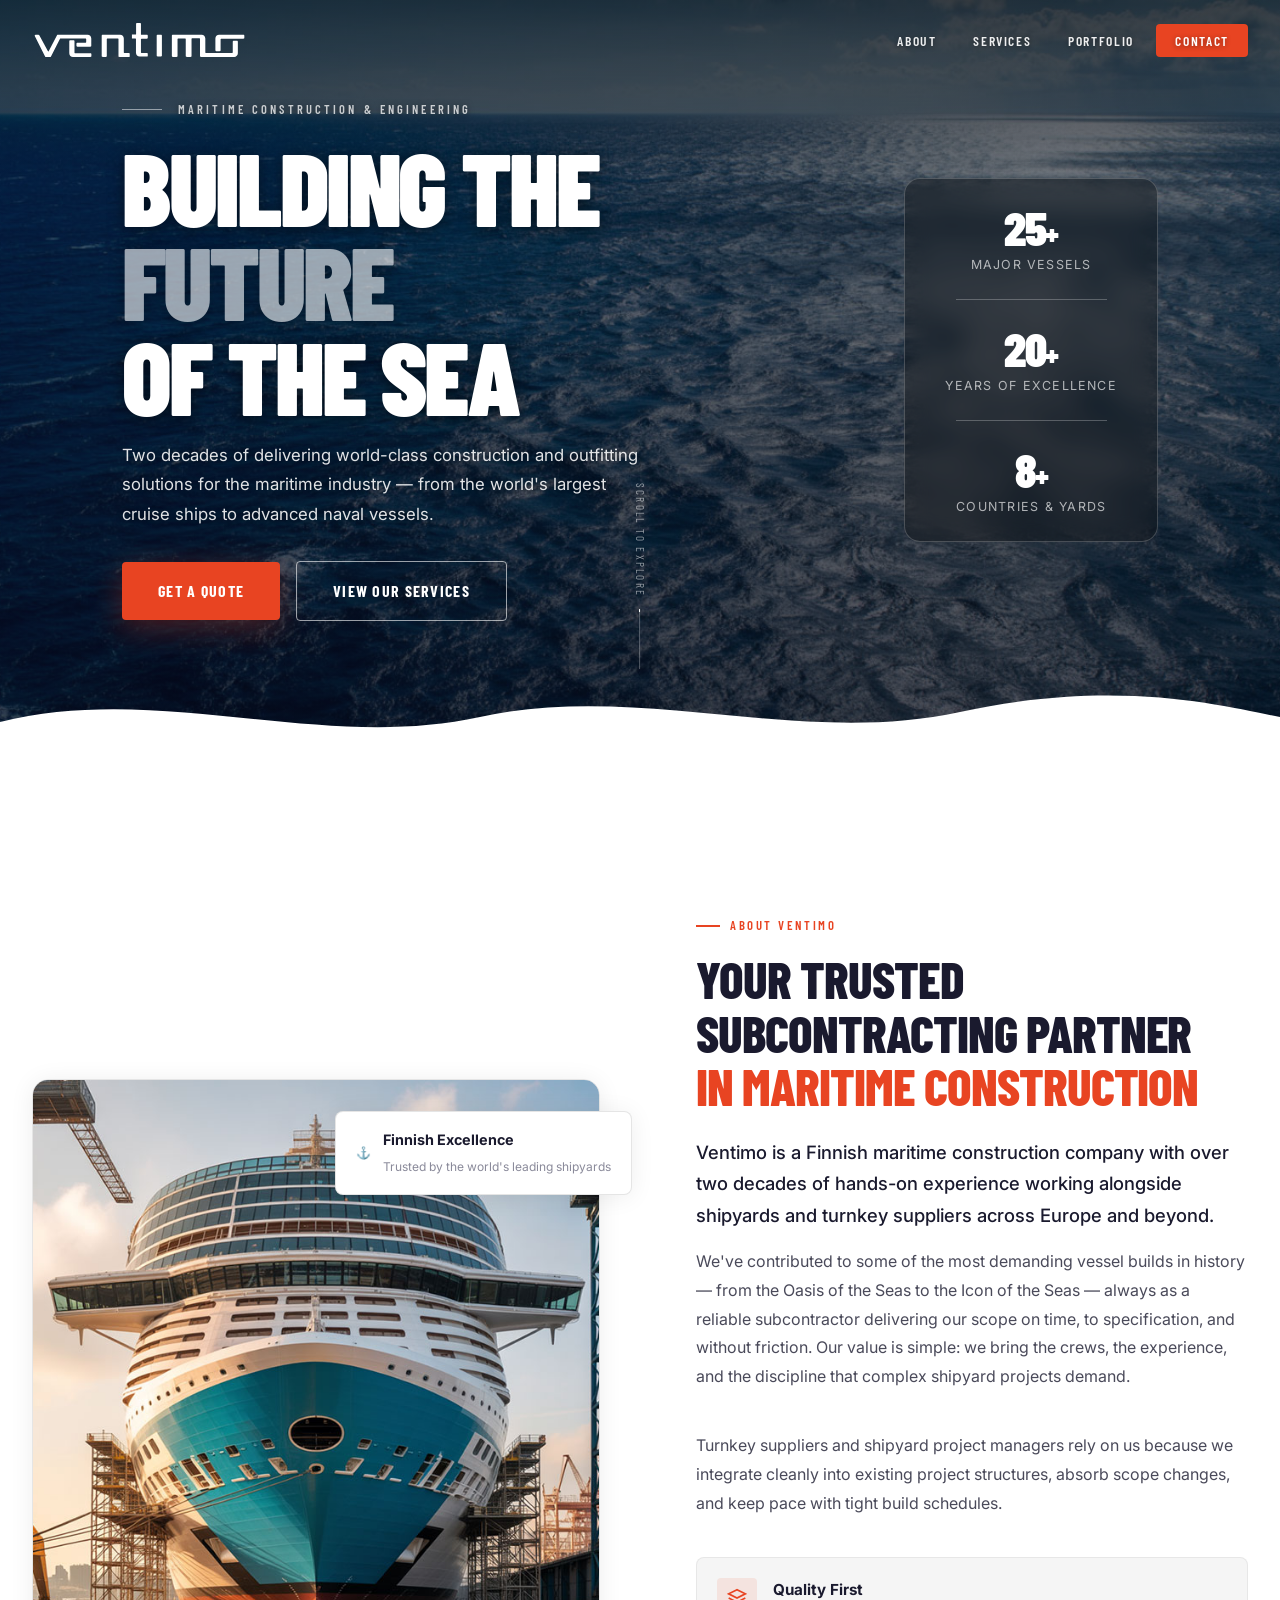
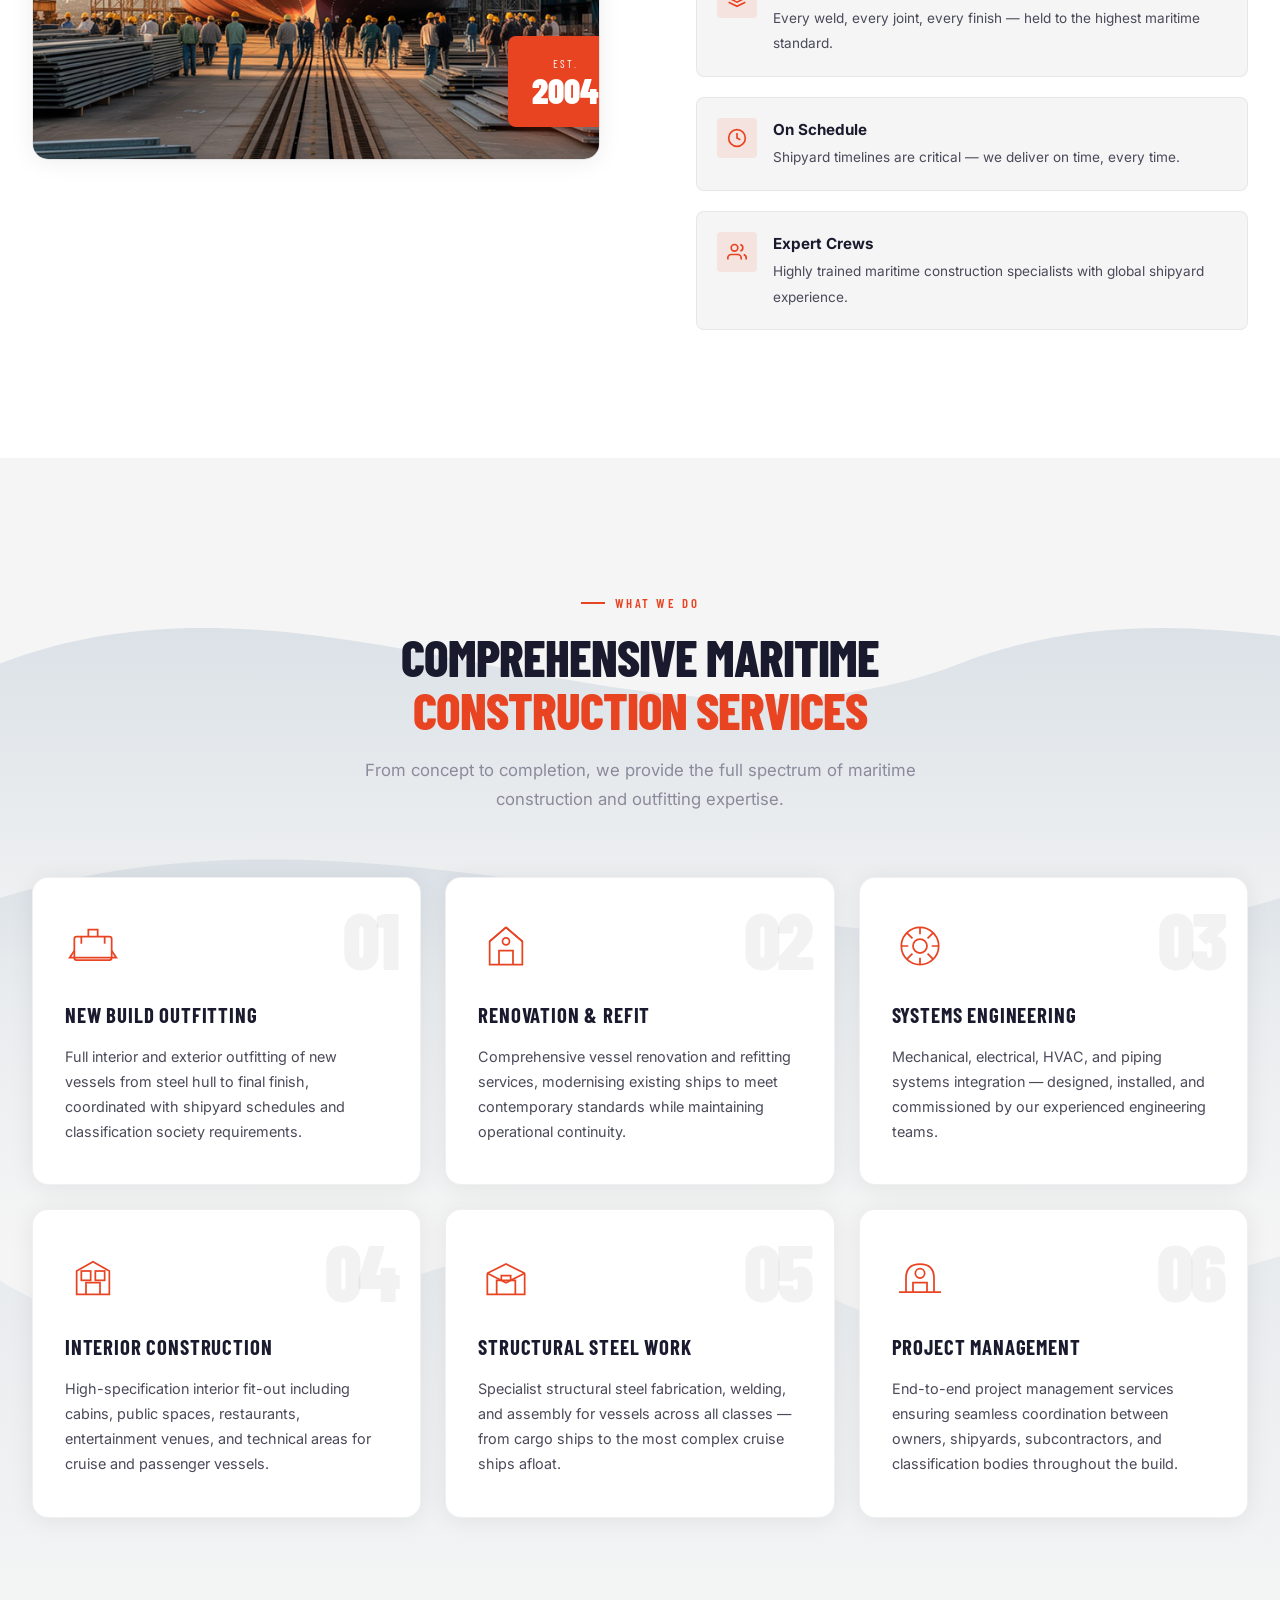
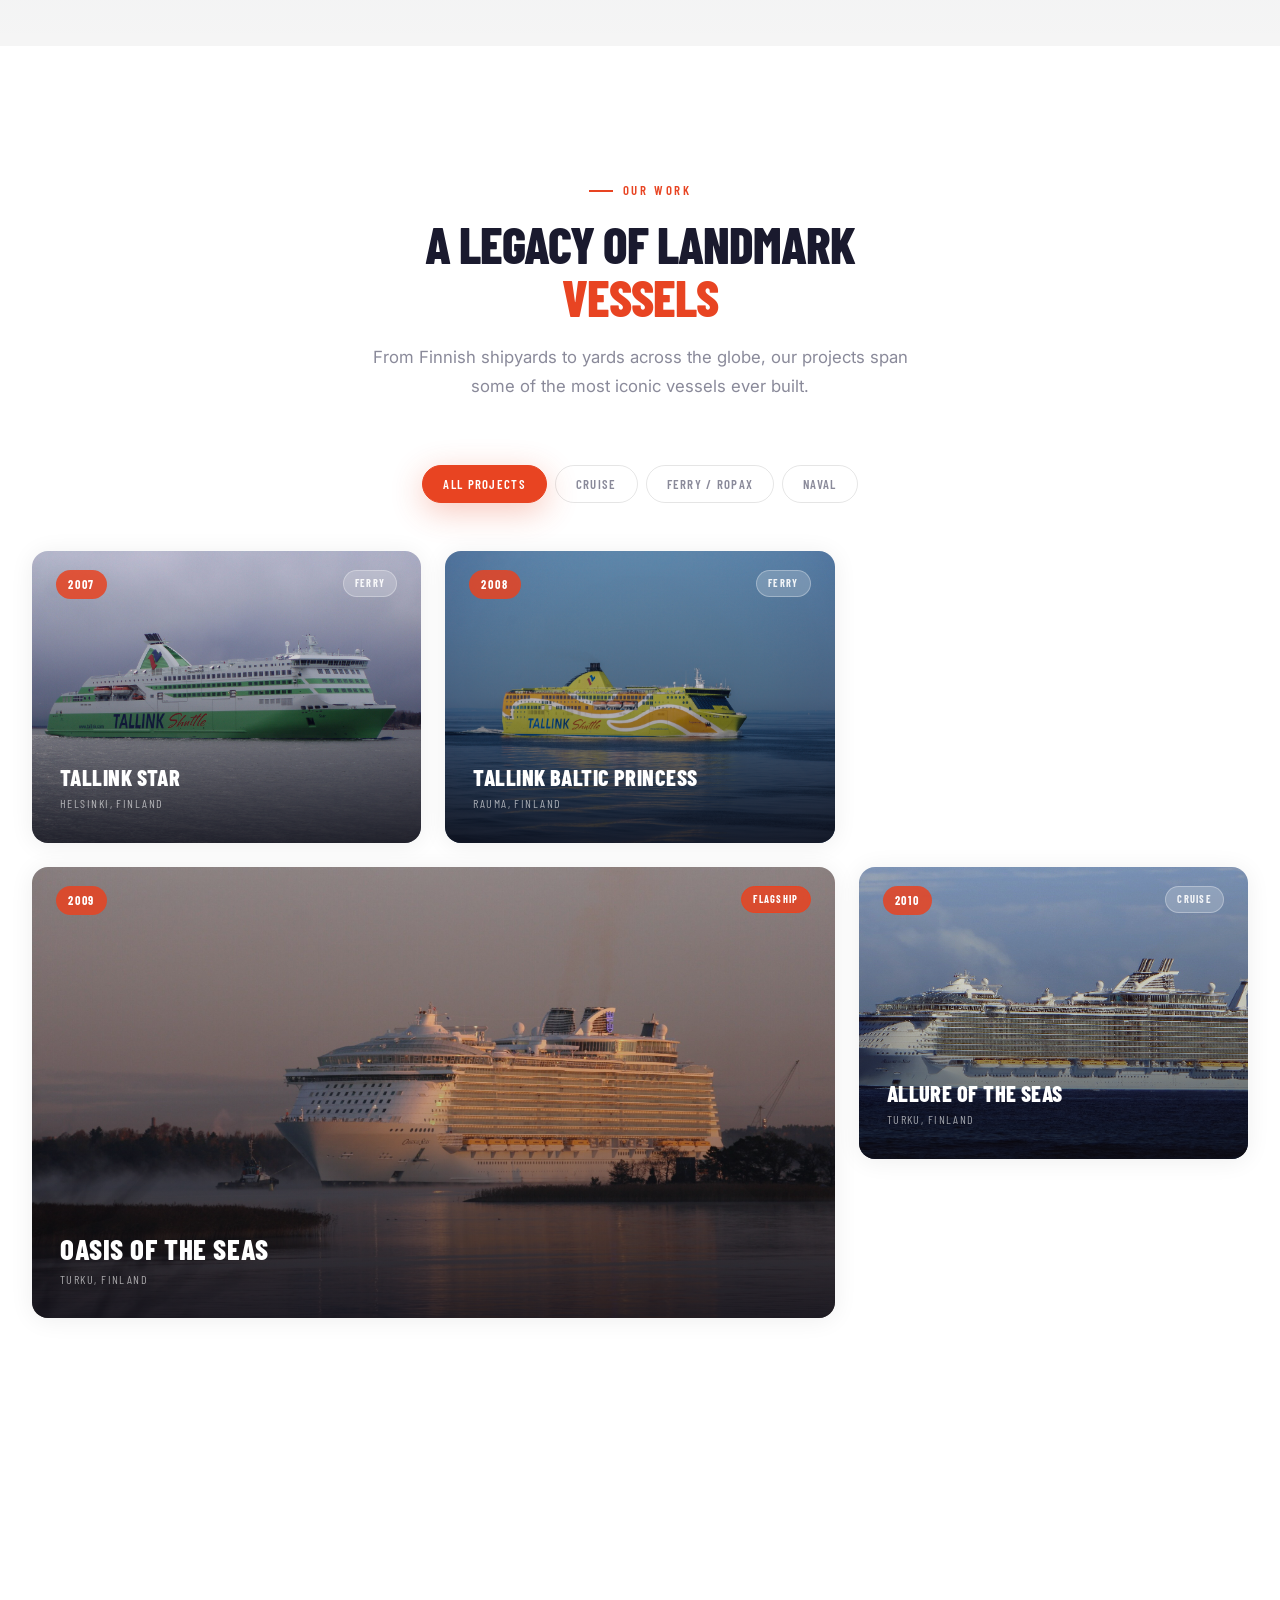
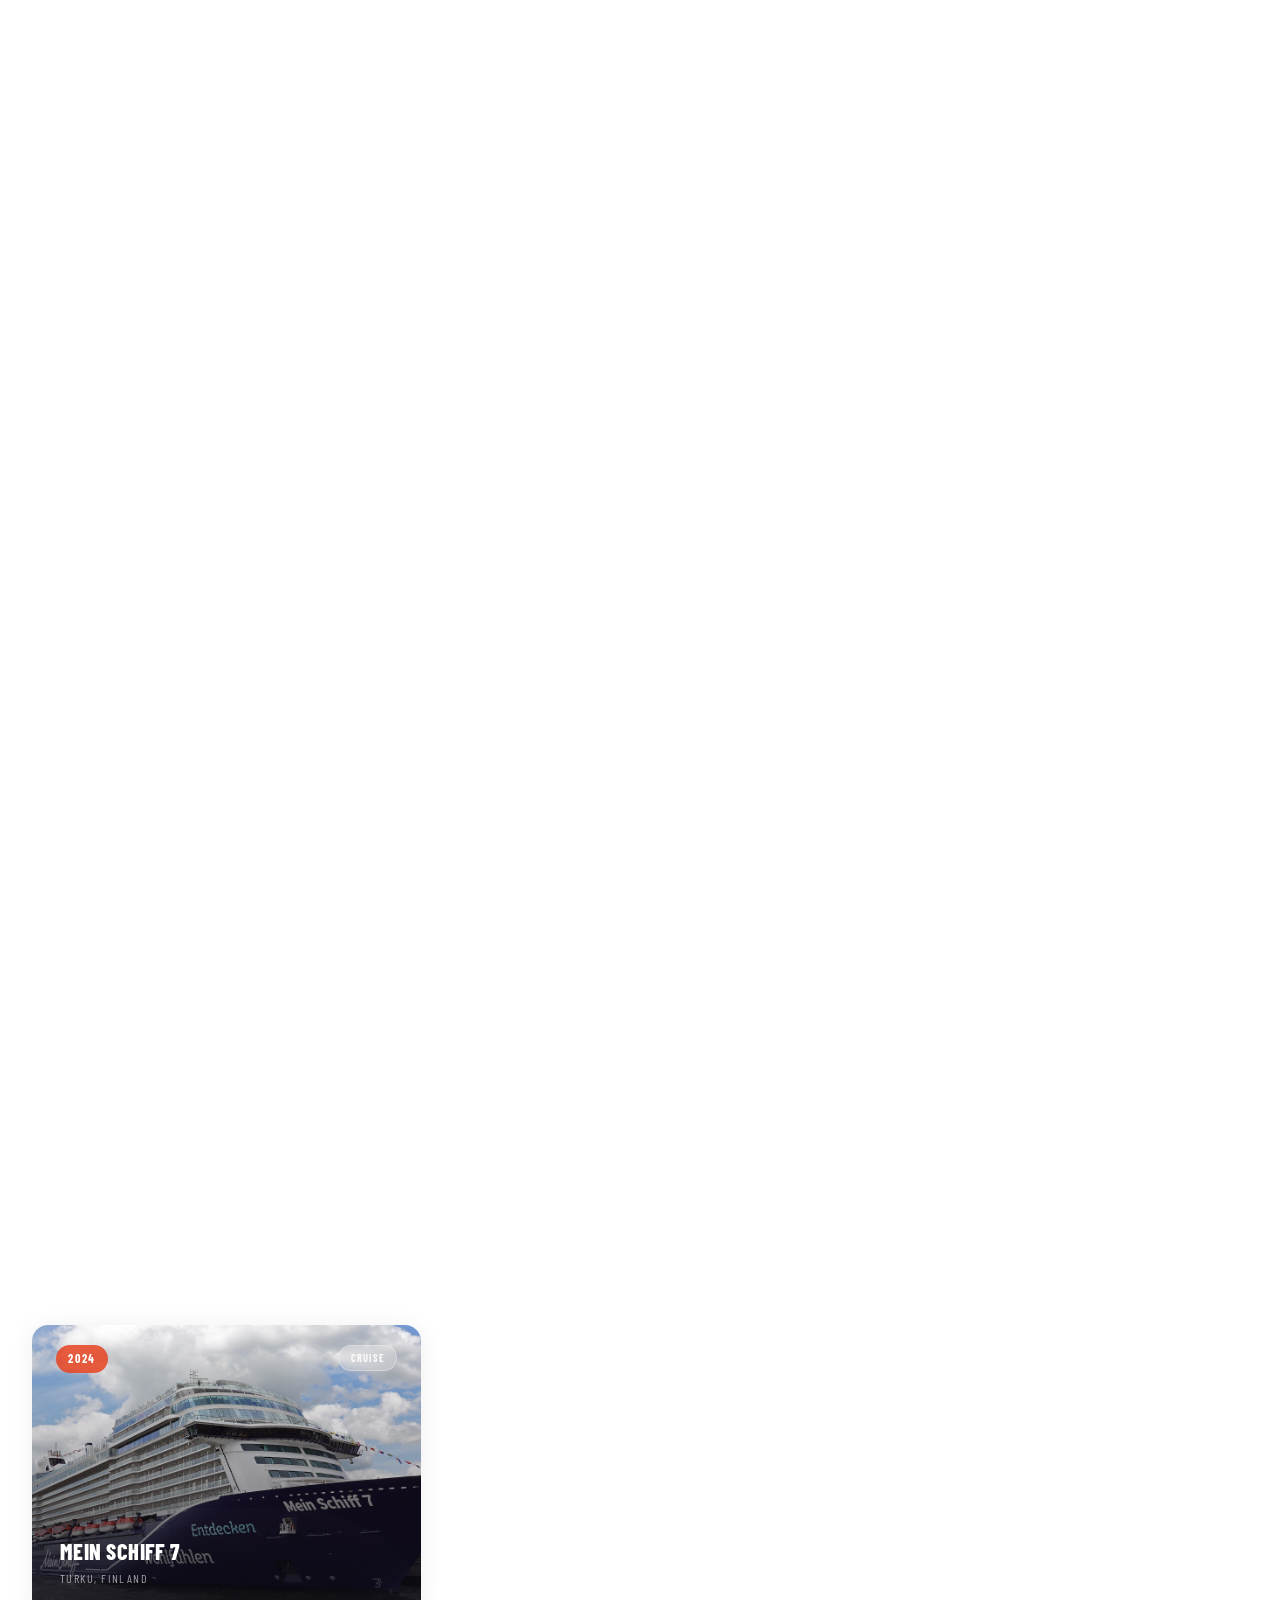
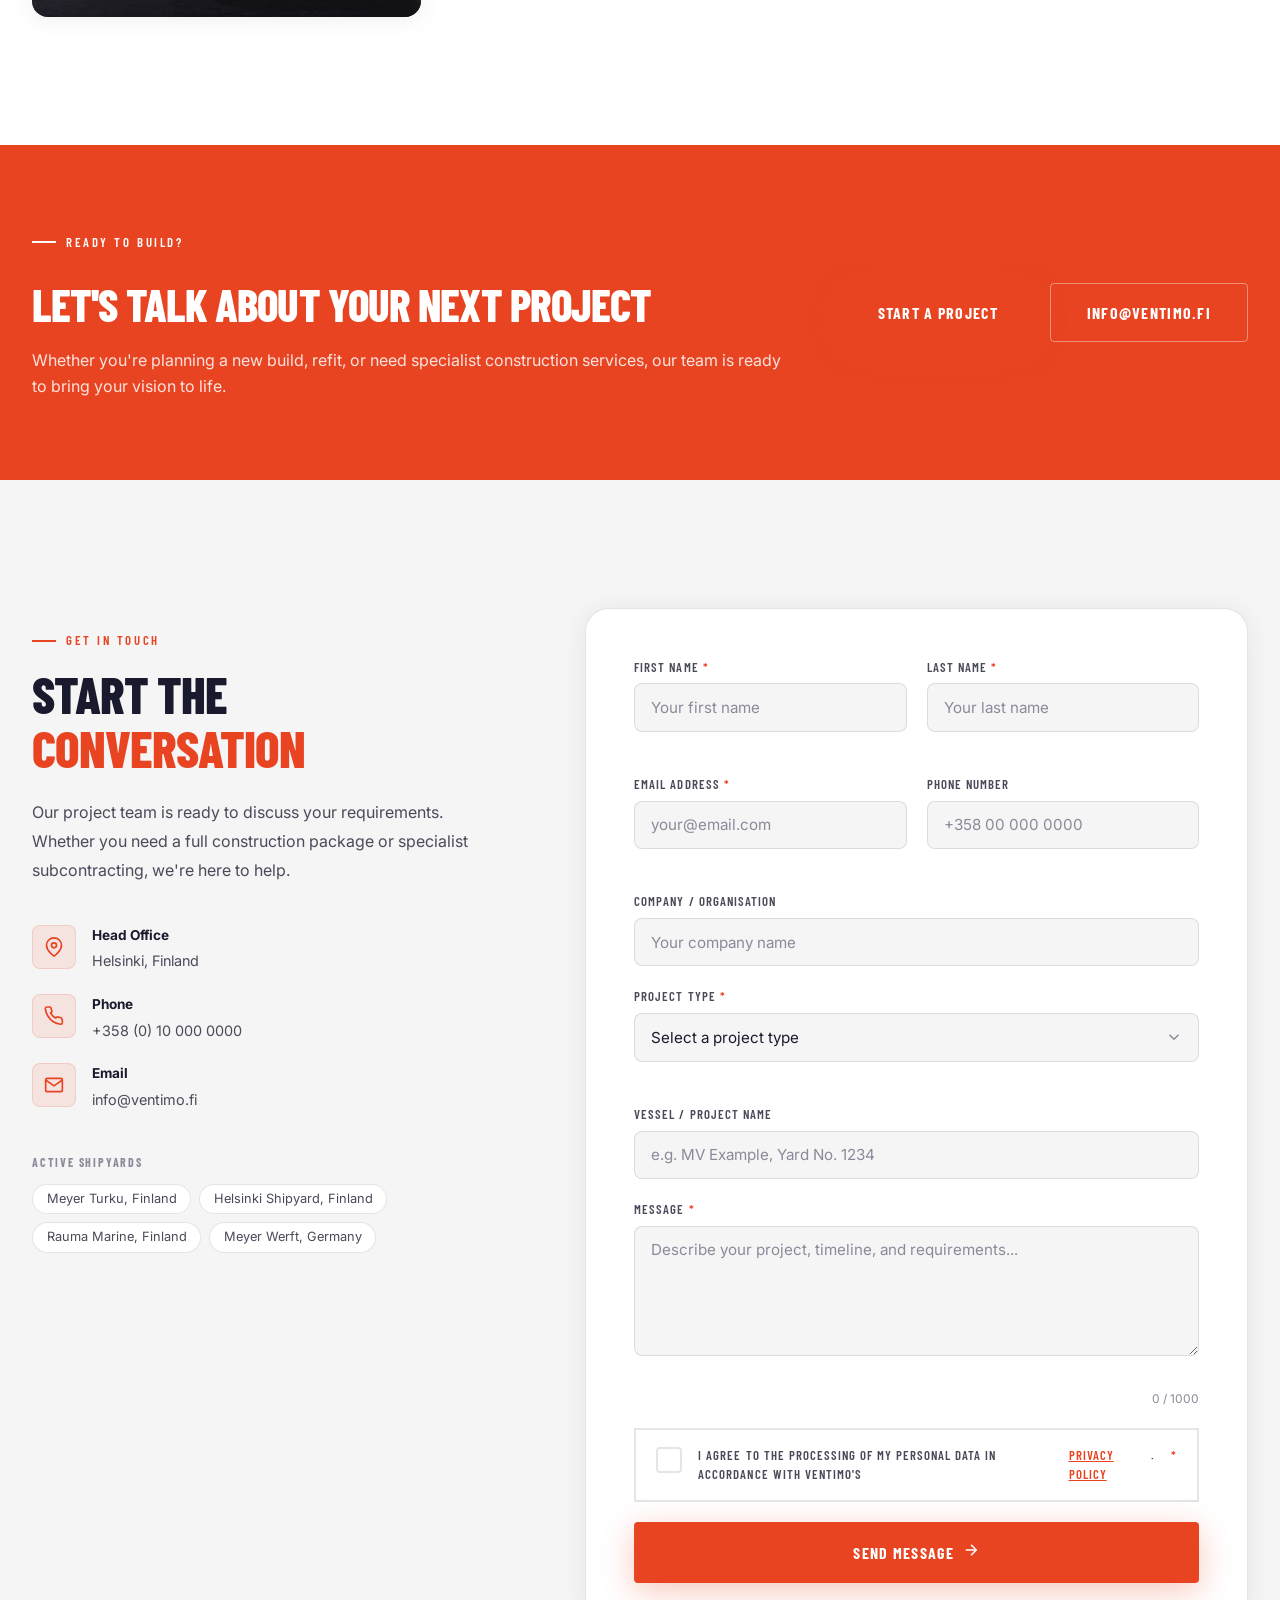
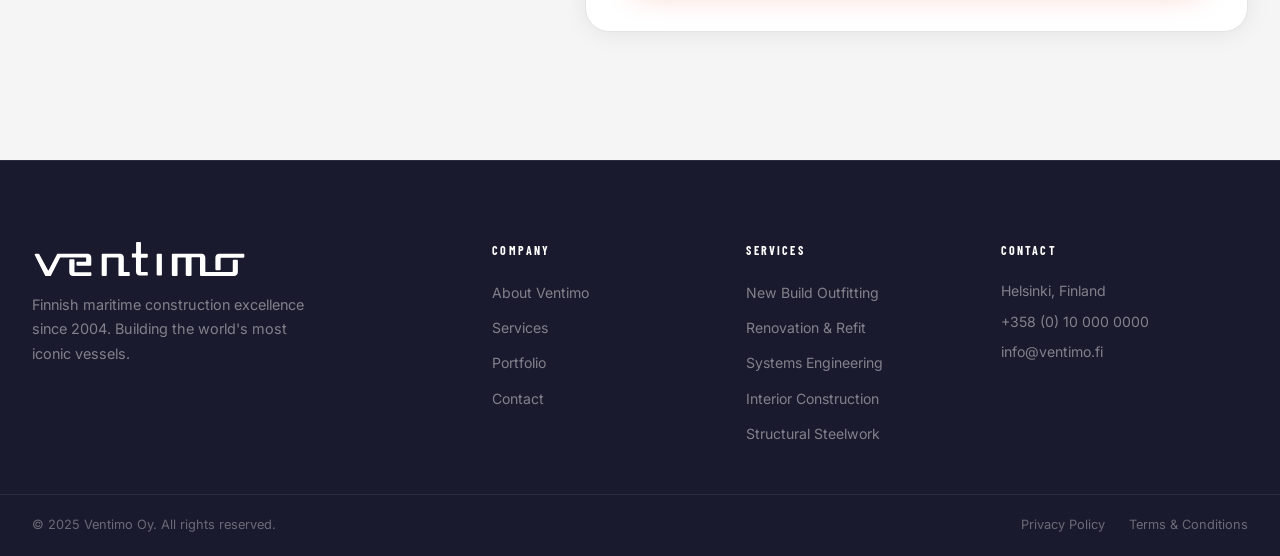
==== commit f07e34ec: "Add privacy policy page, enlarge checkbox, remove LinkedIn and ISO badges Co-Authored-By: Claude Son" ====
--- a/index.html
+++ b/index.html
@@ -711,7 +711,7 @@
               <label class="checkbox-label">
                 <input type="checkbox" id="privacy" name="privacy" required />
                 <span class="checkbox-custom"></span>
-                I agree to the processing of my personal data in accordance with Ventimo's <a href="#" class="form-link">Privacy Policy</a>. <span class="req">*</span>
+                I agree to the processing of my personal data in accordance with Ventimo's <a href="privacy-policy.html" class="form-link" target="_blank">Privacy Policy</a>. <span class="req">*</span>
               </label>
               <span class="form-error" id="privacy-error"></span>
             </div>
@@ -749,11 +749,6 @@
               <img src="images/logos/VentimoLogoWhite.svg" alt="Ventimo" class="logo-img" />
             </a>
             <p>Finnish maritime construction excellence since 2004. Building the world's most iconic vessels.</p>
-            <div class="footer-social">
-              <a href="#" class="social-link" aria-label="LinkedIn">
-                <svg viewBox="0 0 24 24" fill="currentColor"><path d="M16 8a6 6 0 0 1 6 6v7h-4v-7a2 2 0 0 0-2-2 2 2 0 0 0-2 2v7h-4v-7a6 6 0 0 1 6-6z"/><rect x="2" y="9" width="4" height="12"/><circle cx="4" cy="4" r="2"/></svg>
-              </a>
-            </div>
           </div>
 
           <div class="footer-nav">
@@ -782,10 +777,6 @@
             <p>Helsinki, Finland</p>
             <p><a href="tel:+35810000000">+358 (0) 10 000 0000</a></p>
             <p><a href="mailto:info@ventimo.fi">info@ventimo.fi</a></p>
-            <div class="footer-certifications">
-              <span class="cert-badge">ISO 9001</span>
-              <span class="cert-badge">ISO 3834</span>
-            </div>
           </div>
         </div>
       </div>
--- a/css/main.css
+++ b/css/main.css
@@ -1159,24 +1159,35 @@
 }
 
 /* Checkbox */
-.form-group--checkbox { flex-direction: row; align-items: flex-start; gap: 0; }
+.form-group--checkbox {
+  flex-direction: row;
+  align-items: flex-start;
+  gap: 0;
+  background: var(--surface);
+  border: 2px solid var(--border);
+  border-radius: var(--radius);
+  padding: 1rem 1.25rem;
+}
+.form-group--checkbox:focus-within {
+  border-color: var(--orange);
+}
 .checkbox-label {
   display: flex;
   align-items: flex-start;
-  gap: 0.75rem;
+  gap: 1rem;
   font-family: var(--font-body);
-  font-size: 0.85rem;
+  font-size: 1rem;
   color: var(--text-body);
   line-height: 1.5;
   cursor: pointer;
   text-transform: none;
   letter-spacing: 0;
-  font-weight: 400;
+  font-weight: 500;
 }
 .checkbox-label input[type="checkbox"] { display: none; }
 .checkbox-custom {
-  width: 20px; height: 20px; min-width: 20px;
-  border: 1.5px solid var(--border);
+  width: 26px; height: 26px; min-width: 26px;
+  border: 2px solid var(--border);
   border-radius: var(--radius-sm);
   background: var(--white);
   transition: var(--transition);
@@ -1190,9 +1201,9 @@
 .checkbox-label input:checked + .checkbox-custom::after {
   content: '';
   position: absolute;
-  left: 5px; top: 2px;
-  width: 8px; height: 12px;
-  border: 2px solid #fff;
+  left: 7px; top: 3px;
+  width: 9px; height: 13px;
+  border: 2.5px solid #fff;
   border-top: none;
   border-left: none;
   transform: rotate(45deg);
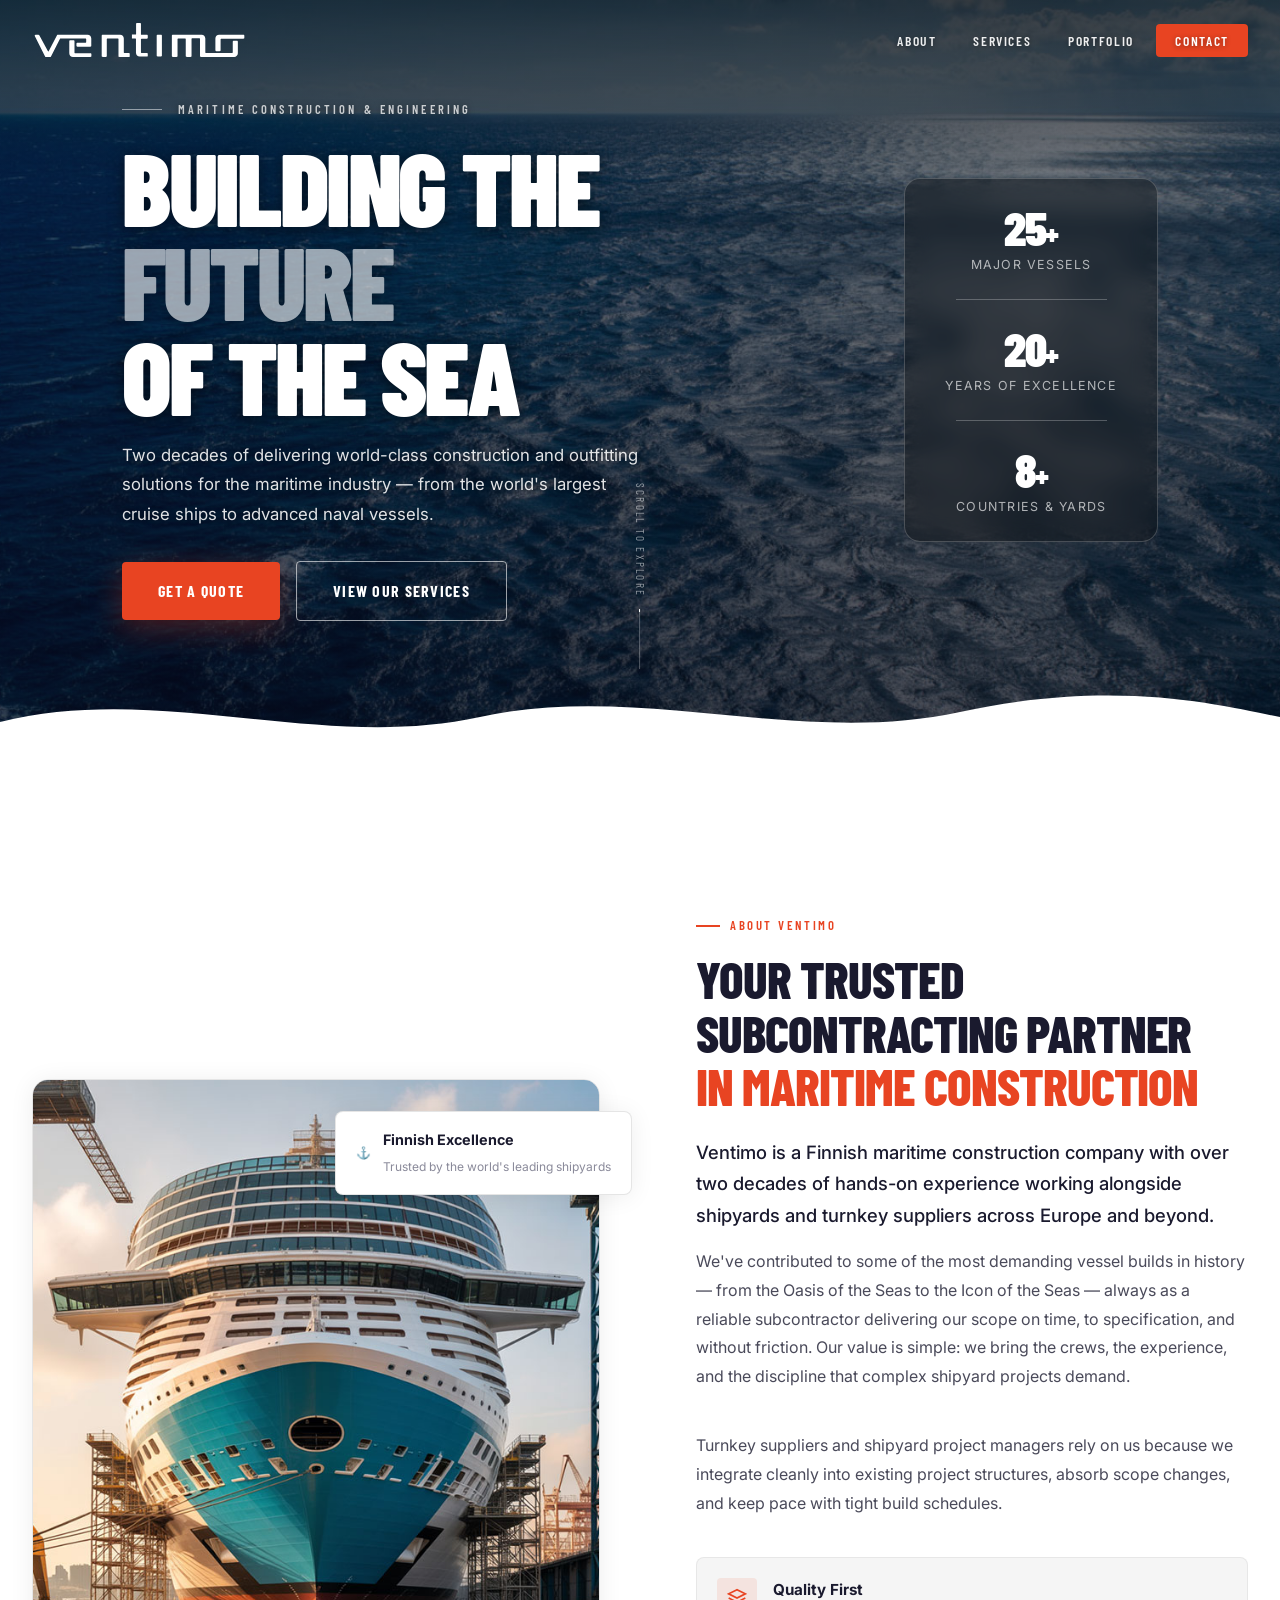
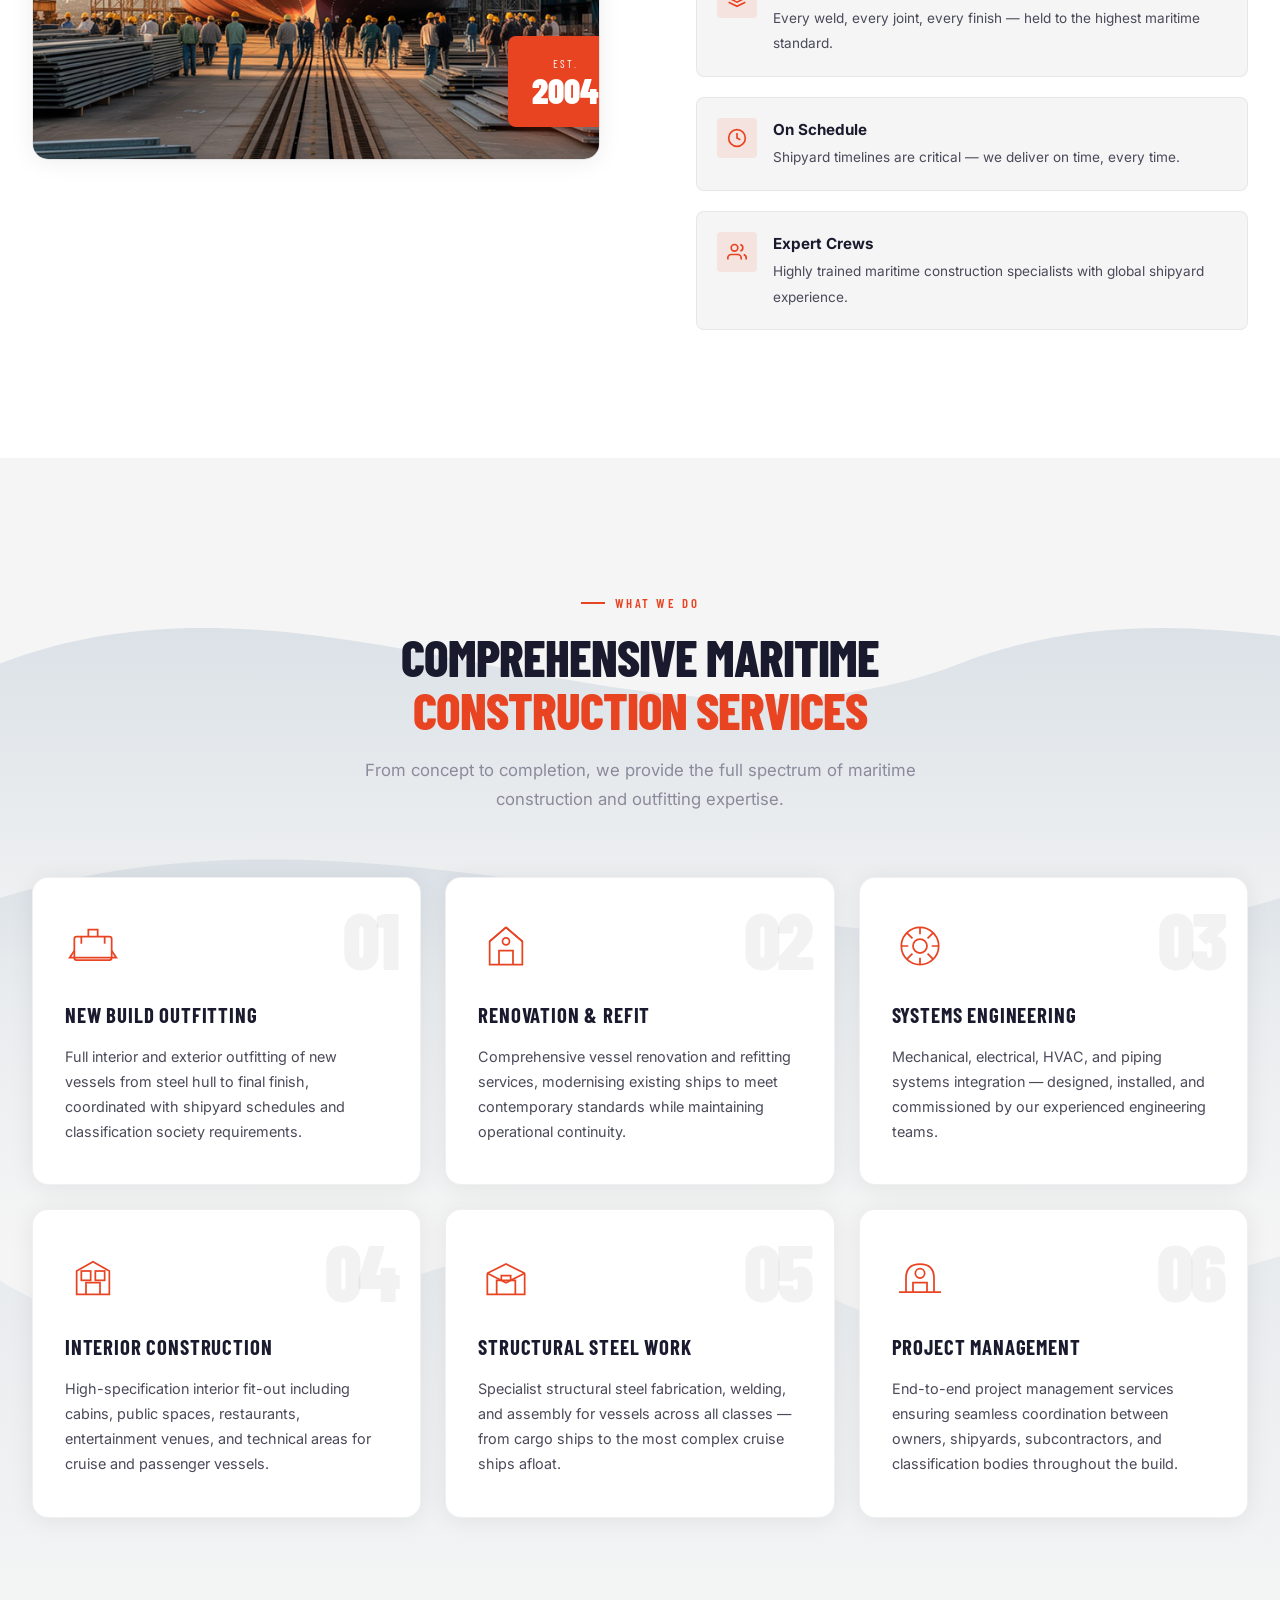
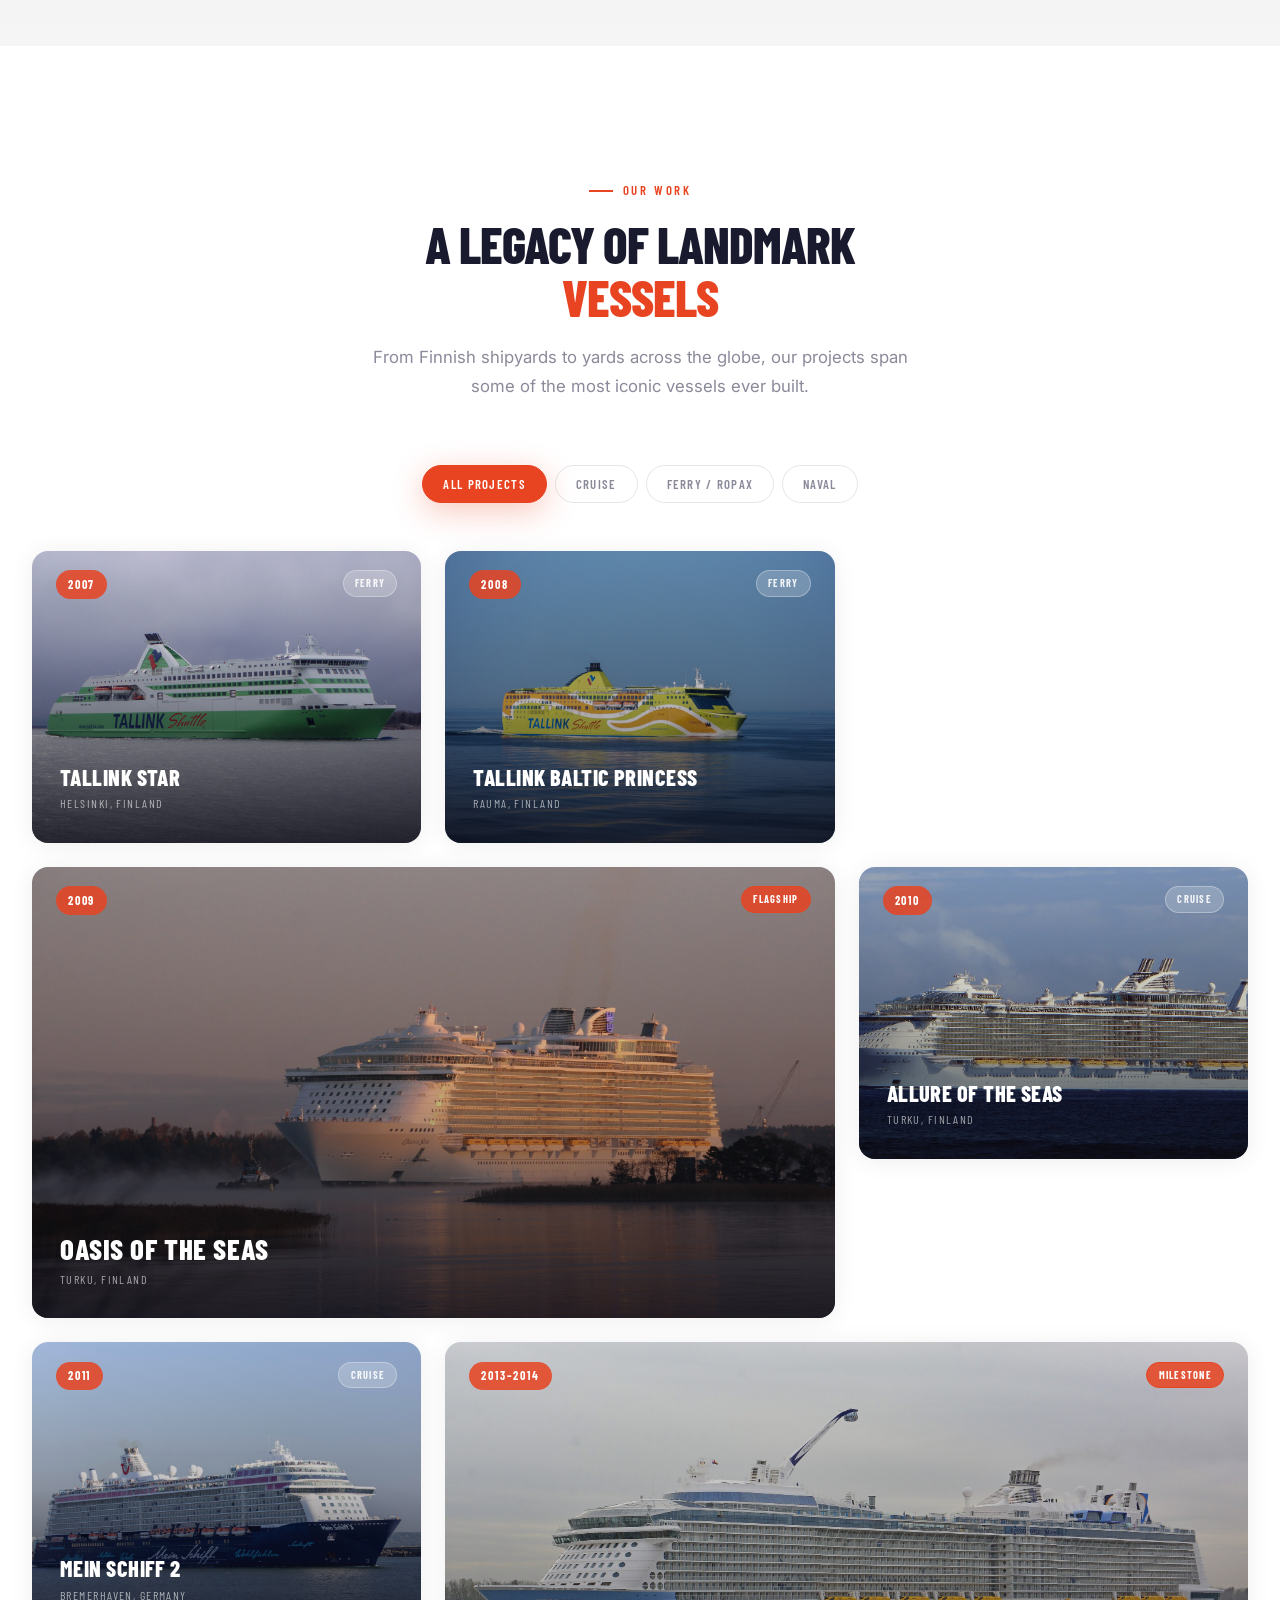
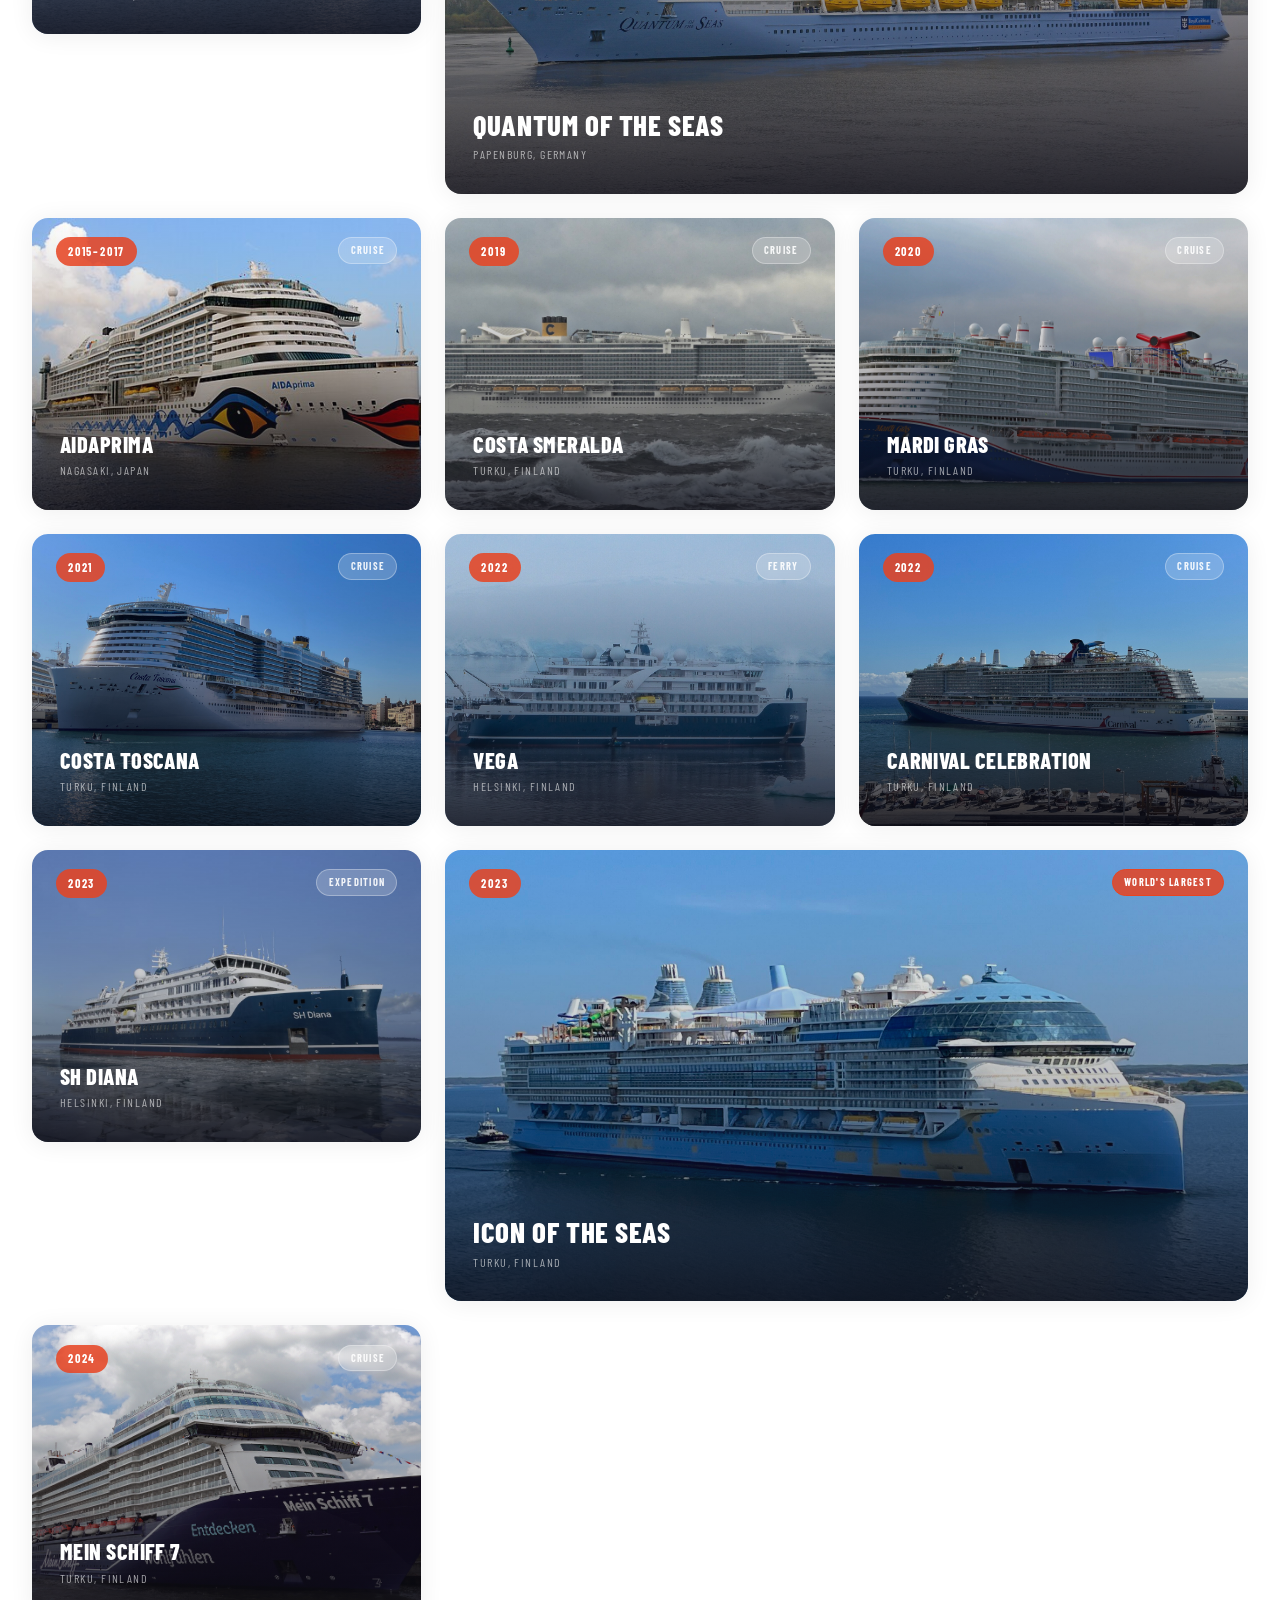
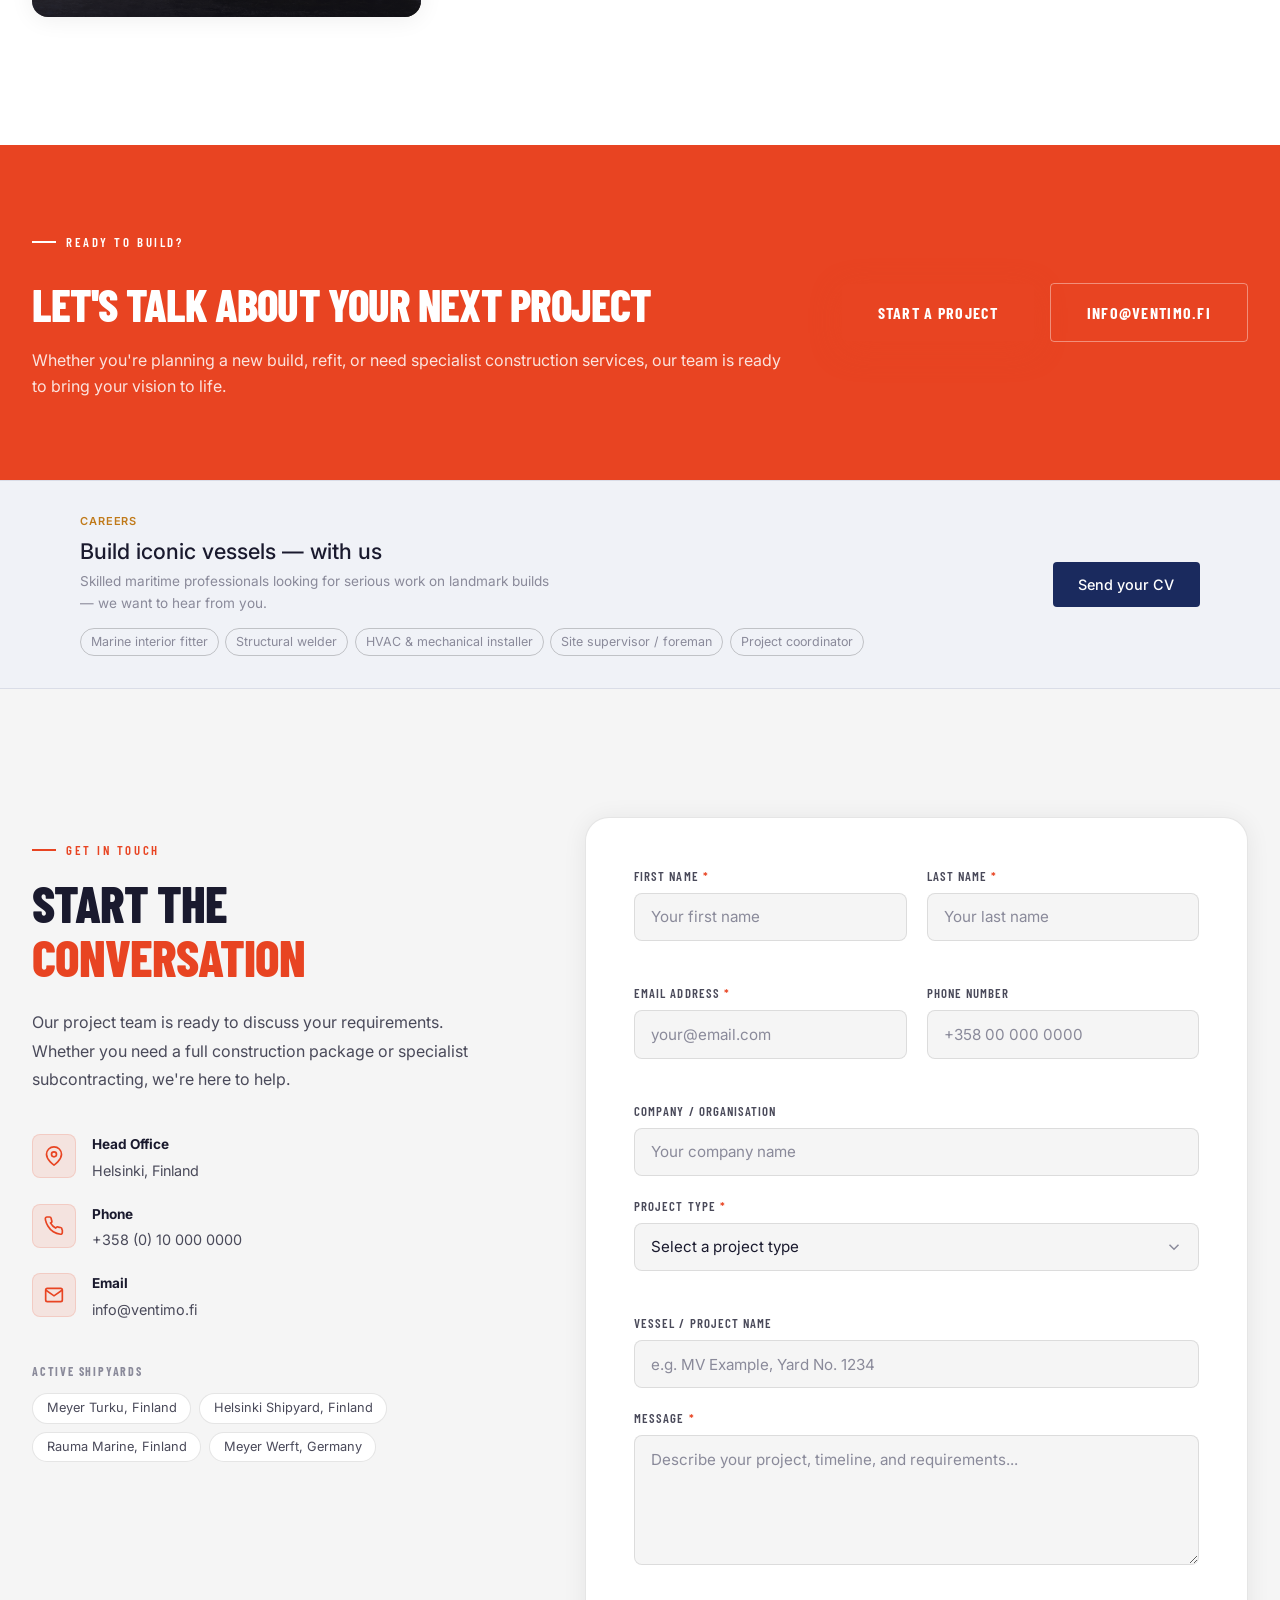
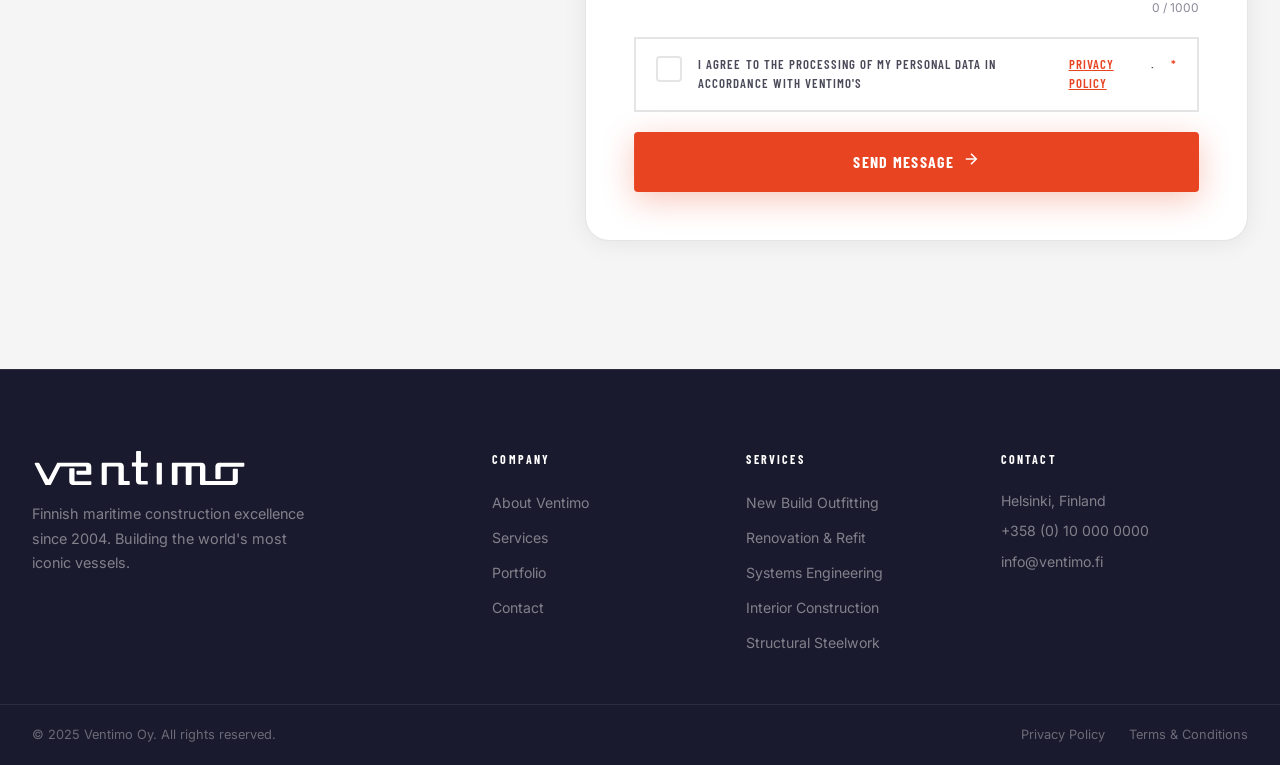
==== commit c7cd0ace: "Add Careers stripe section between CTA band and contact form Co-Authored-By: Claude Sonnet 4.6 <nore" ====
--- a/index.html
+++ b/index.html
@@ -589,6 +589,29 @@
   </section>
 
   <!-- ============================================================
+       CAREERS STRIPE
+  ============================================================ -->
+  <section class="careers-stripe">
+    <div class="careers-stripe__inner">
+      <div class="careers-stripe__left">
+        <span class="careers-stripe__label">CAREERS</span>
+        <h2 class="careers-stripe__heading">Build iconic vessels — with us</h2>
+        <p class="careers-stripe__lead">Skilled maritime professionals looking for serious work on landmark builds — we want to hear from you.</p>
+        <div class="careers-stripe__pills">
+          <span class="careers-pill">Marine interior fitter</span>
+          <span class="careers-pill">Structural welder</span>
+          <span class="careers-pill">HVAC &amp; mechanical installer</span>
+          <span class="careers-pill">Site supervisor / foreman</span>
+          <span class="careers-pill">Project coordinator</span>
+        </div>
+      </div>
+      <div class="careers-stripe__right">
+        <a href="mailto:info@ventimo.fi?subject=Career enquiry" class="careers-stripe__btn">Send your CV</a>
+      </div>
+    </div>
+  </section>
+
+  <!-- ============================================================
        CONTACT
   ============================================================ -->
   <section class="contact" id="contact">
--- a/css/main.css
+++ b/css/main.css
@@ -342,6 +342,8 @@
   background: var(--orange-dark);
   transform: translateY(-1px);
 }
+.site-header.scrolled .nav-link--cta,
+.site-header.scrolled .nav-link--cta:hover { color: #fff !important; }
 
 .nav-toggle {
   display: none;
@@ -1002,6 +1004,78 @@
   flex-shrink: 0;
   flex-wrap: wrap;
 }
+
+/* ── CAREERS STRIPE ─────────────────────────────────────────── */
+.careers-stripe {
+  background: #f0f2f7;
+  border-top: 1px solid rgba(26, 42, 94, 0.1);
+  border-bottom: 1px solid rgba(26, 42, 94, 0.1);
+  min-height: 200px;
+  display: flex;
+  align-items: center;
+}
+.careers-stripe__inner {
+  width: 100%;
+  max-width: 1200px;
+  margin: 0 auto;
+  padding: 2rem 2.5rem;
+  display: flex;
+  align-items: center;
+  gap: 3rem;
+}
+.careers-stripe__left { flex: 1; }
+.careers-stripe__label {
+  display: block;
+  font-family: var(--font-body);
+  font-size: 11px;
+  font-weight: 600;
+  letter-spacing: 0.08em;
+  color: #c07a1a;
+  margin-bottom: 0.4rem;
+}
+.careers-stripe__heading {
+  font-family: var(--font-body);
+  font-size: 1.35rem;
+  font-weight: 500;
+  color: var(--text-dark);
+  margin: 0 0 0.4rem;
+  line-height: 1.3;
+}
+.careers-stripe__lead {
+  font-size: 0.85rem;
+  color: var(--text-muted);
+  max-width: 480px;
+  margin: 0 0 0.85rem;
+  line-height: 1.6;
+}
+.careers-stripe__pills {
+  display: flex;
+  flex-wrap: wrap;
+  gap: 0.4rem;
+}
+.careers-pill {
+  font-size: 0.78rem;
+  color: var(--text-muted);
+  border: 0.5px solid rgba(0,0,0,0.2);
+  border-radius: 20px;
+  padding: 3px 10px;
+  white-space: nowrap;
+}
+.careers-stripe__right { flex-shrink: 0; }
+.careers-stripe__btn {
+  display: inline-block;
+  background: #1a2a5e;
+  color: #fff;
+  font-family: var(--font-body);
+  font-size: 0.9rem;
+  font-weight: 500;
+  padding: 0.7rem 1.6rem;
+  border-radius: var(--radius-sm);
+  text-decoration: none;
+  white-space: nowrap;
+  transition: var(--transition);
+}
+.careers-stripe__btn:hover { background: #253f8a; }
 
 /* ── CONTACT ────────────────────────────────────────────────── */
 .contact {
@@ -1353,6 +1427,9 @@
   .hero-stat-divider { width: 1px; height: 50px; }
   .cta-band__inner { flex-direction: column; text-align: center; }
   .cta-band__actions { justify-content: center; }
+  .careers-stripe__inner { flex-direction: column; gap: 1.5rem; padding: 2rem 1.5rem; }
+  .careers-stripe__right { width: 100%; }
+  .careers-stripe__btn { display: block; text-align: center; }
 }
 
 @media (max-width: 768px) {
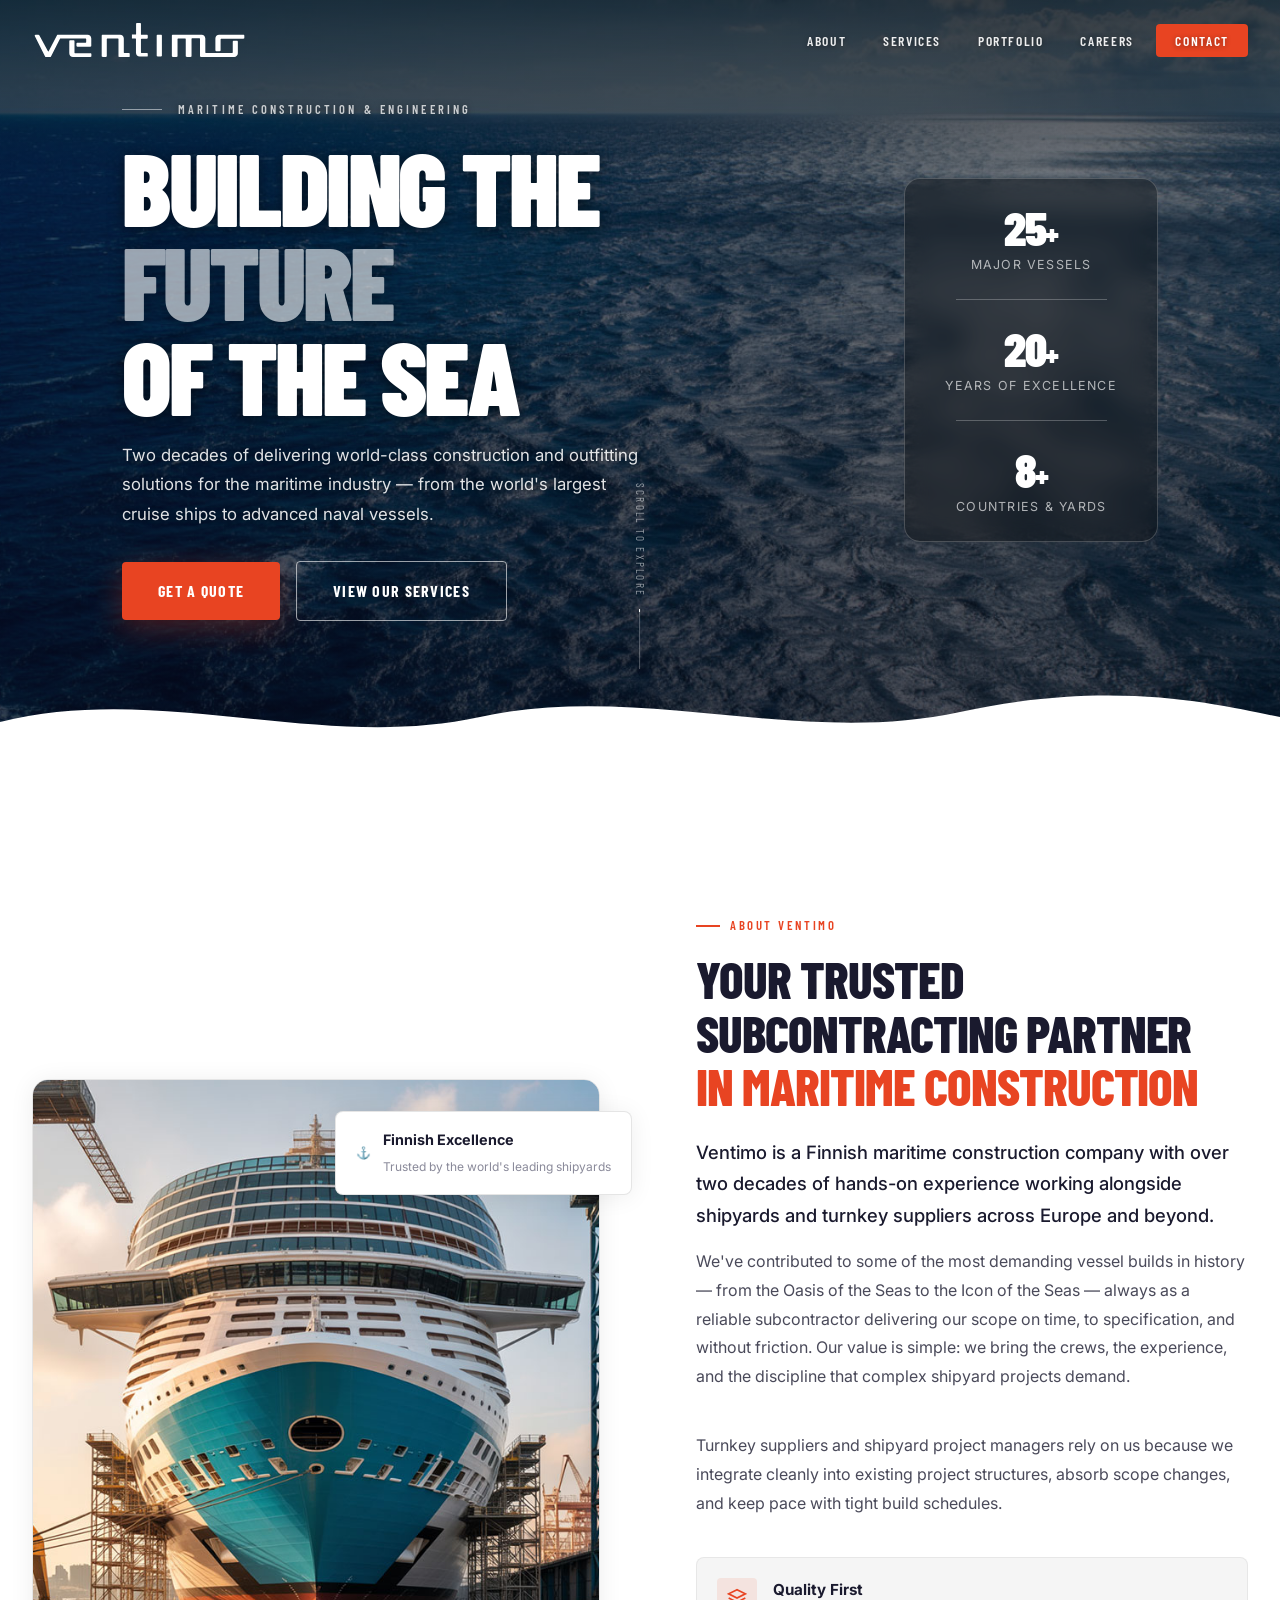
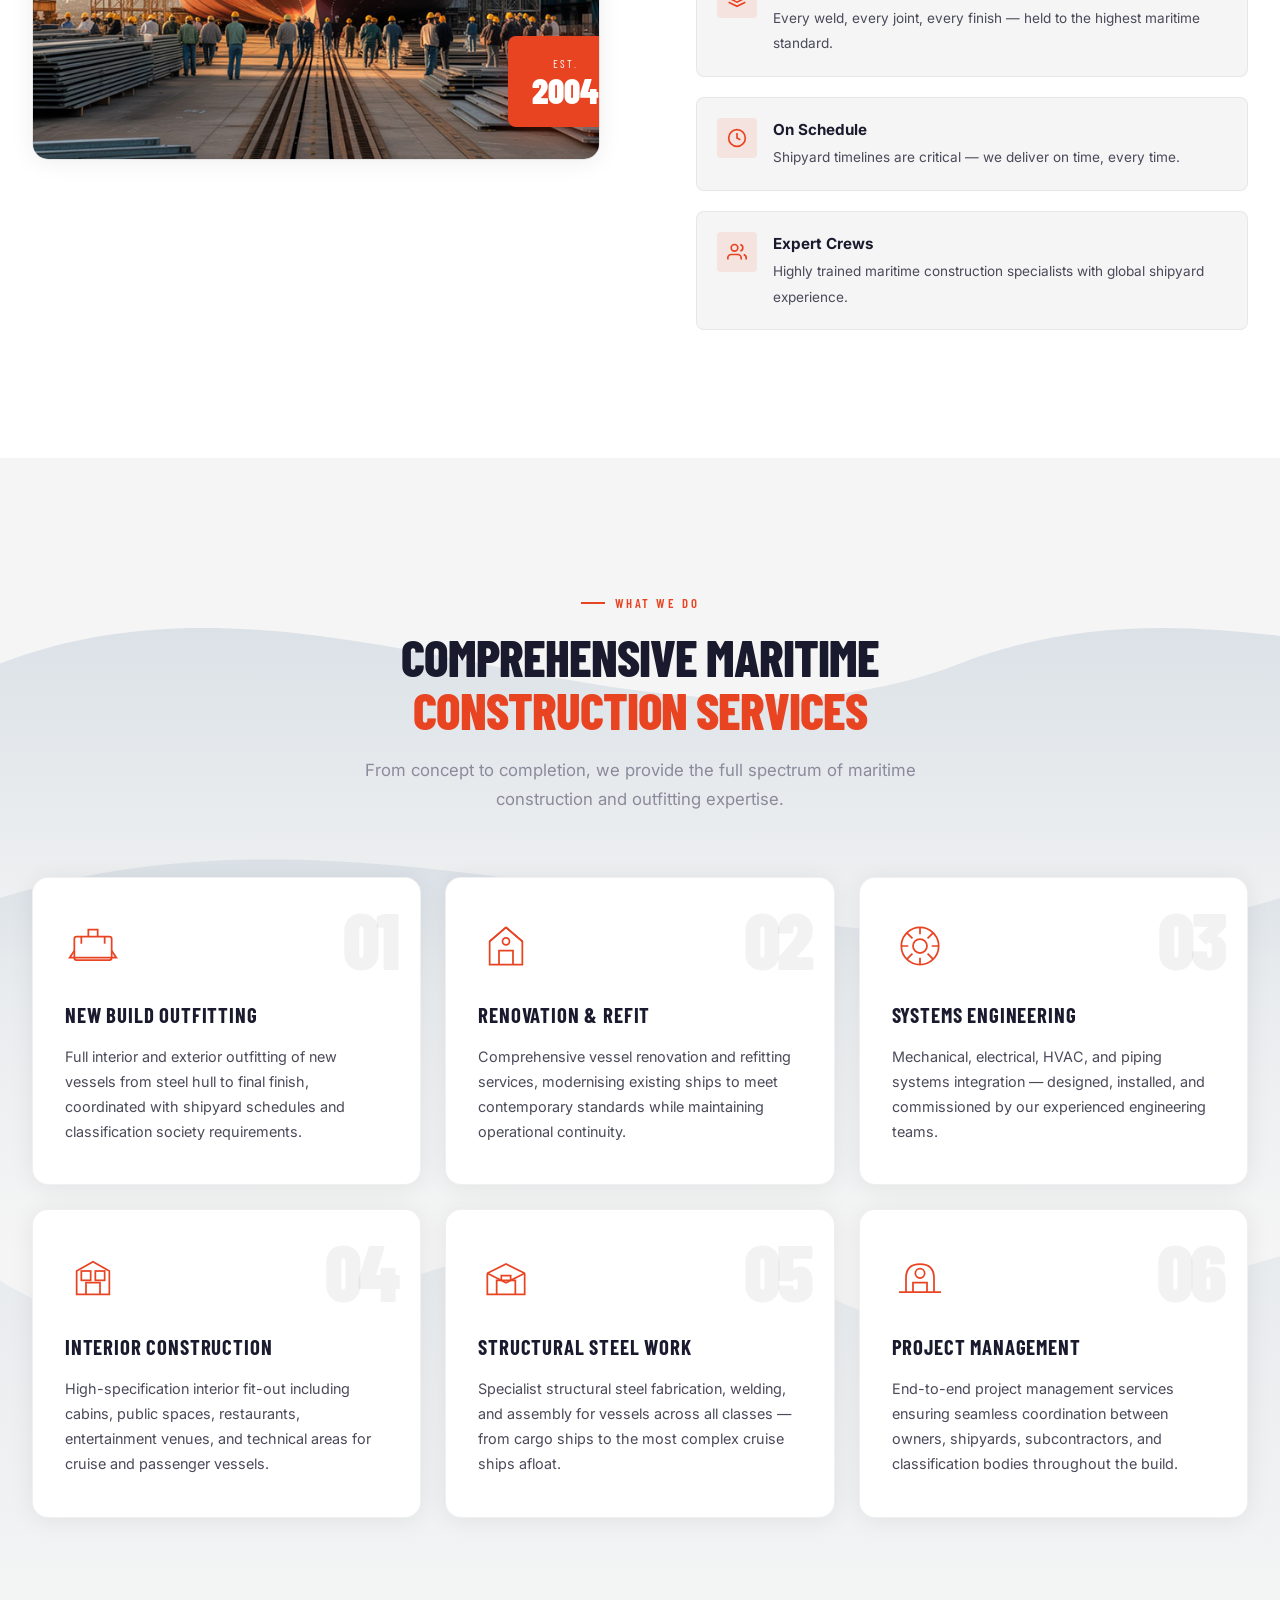
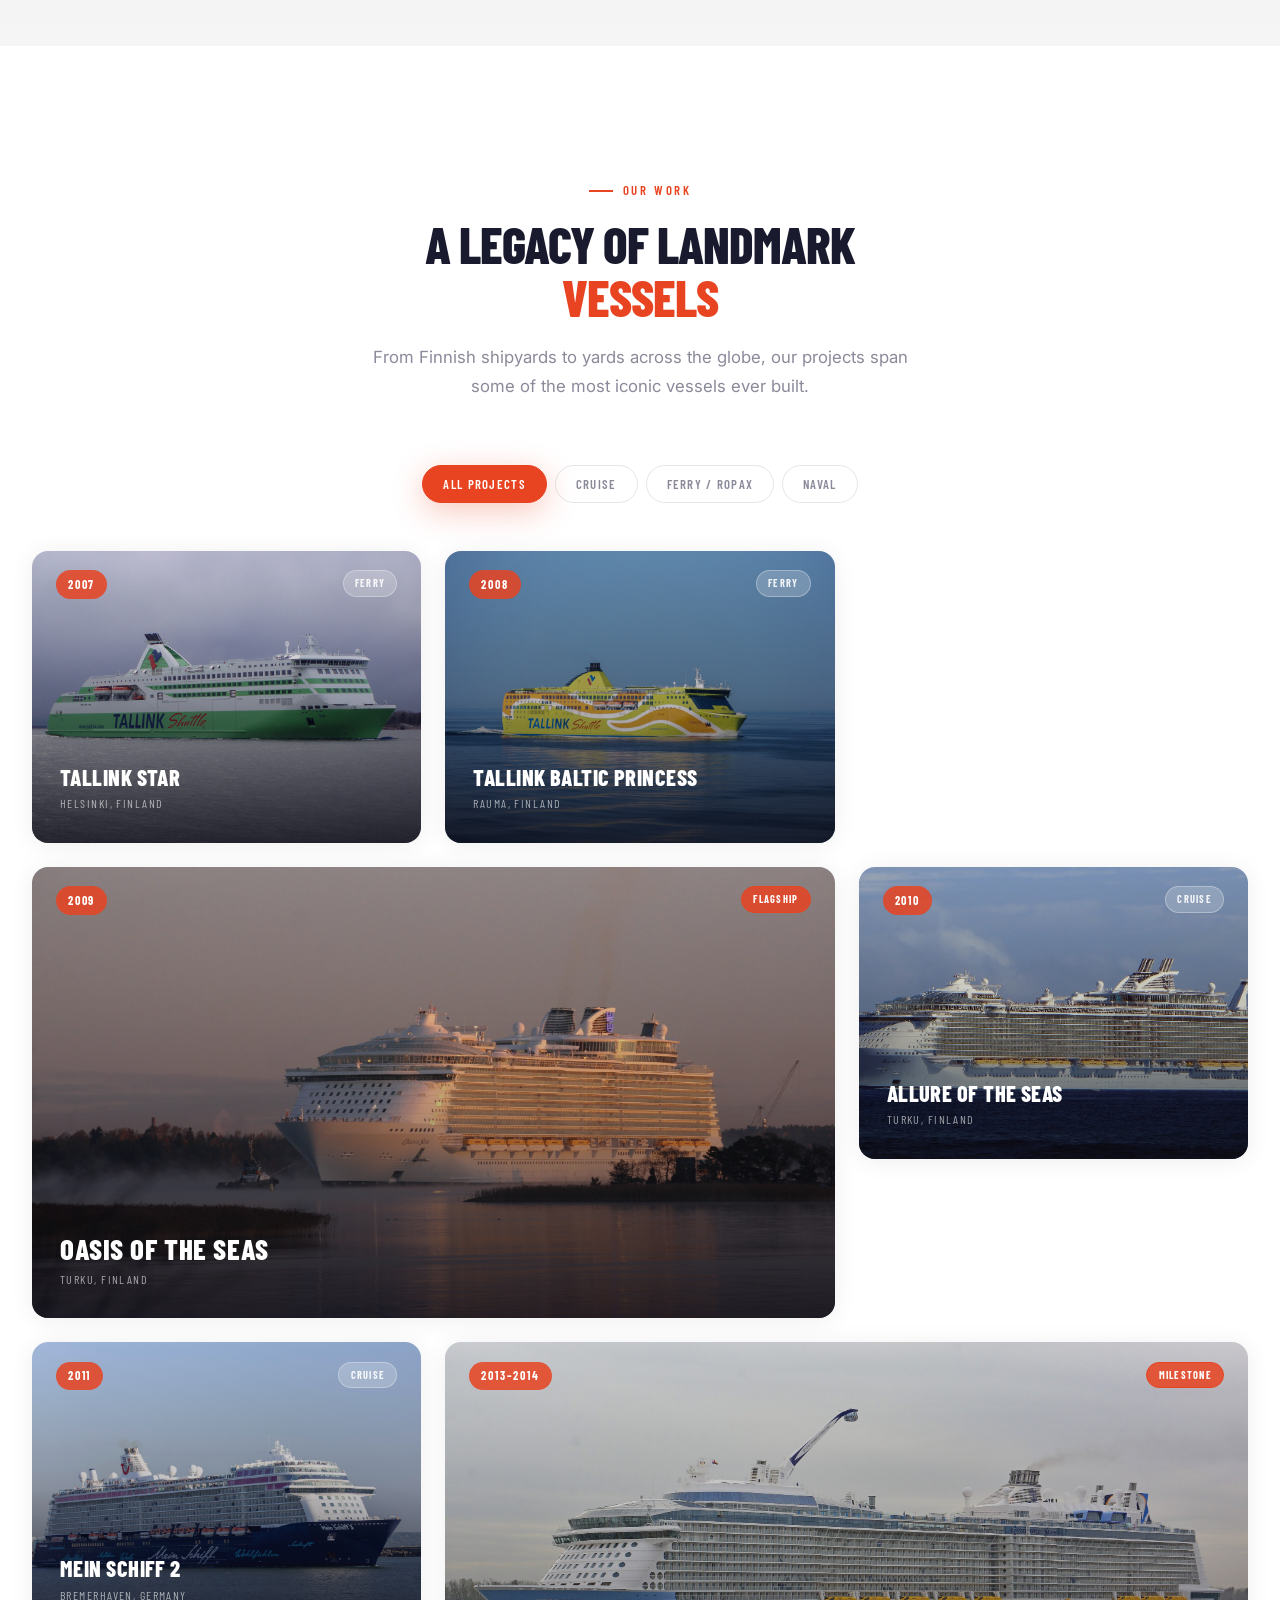
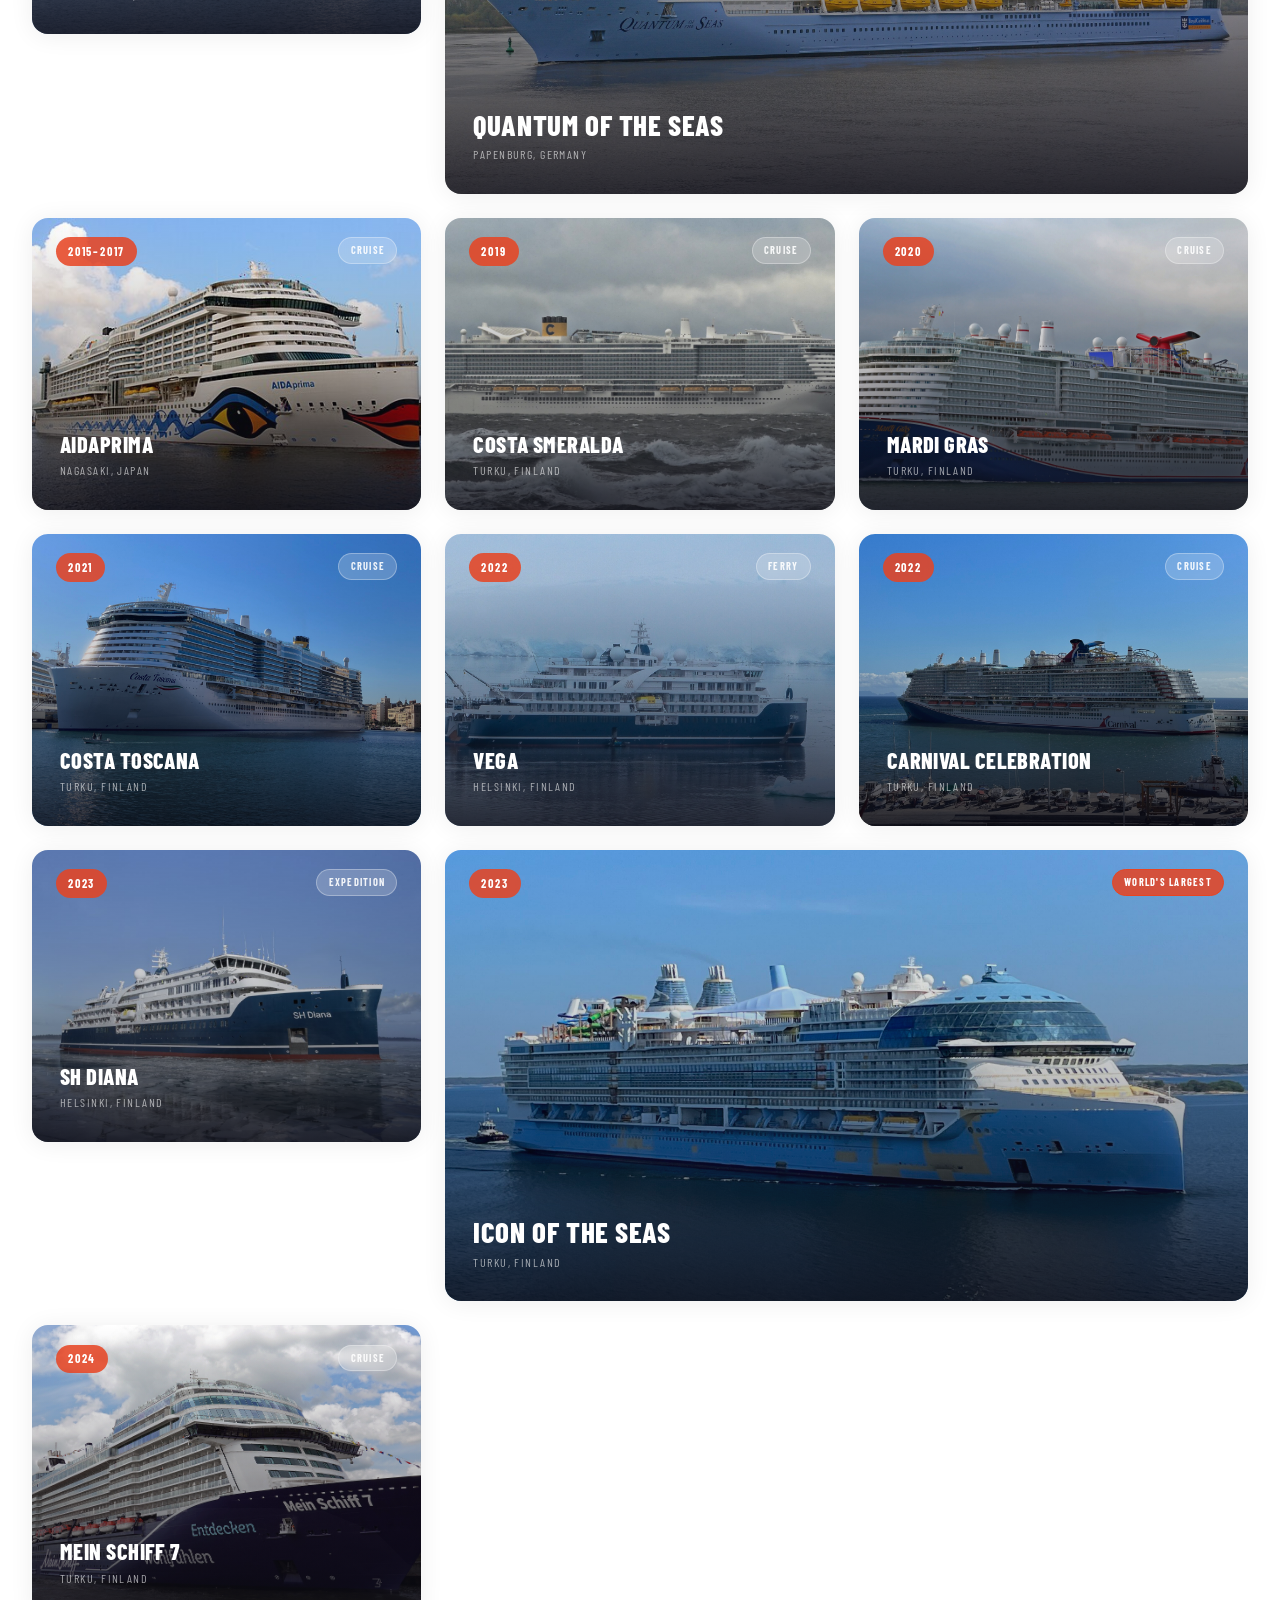
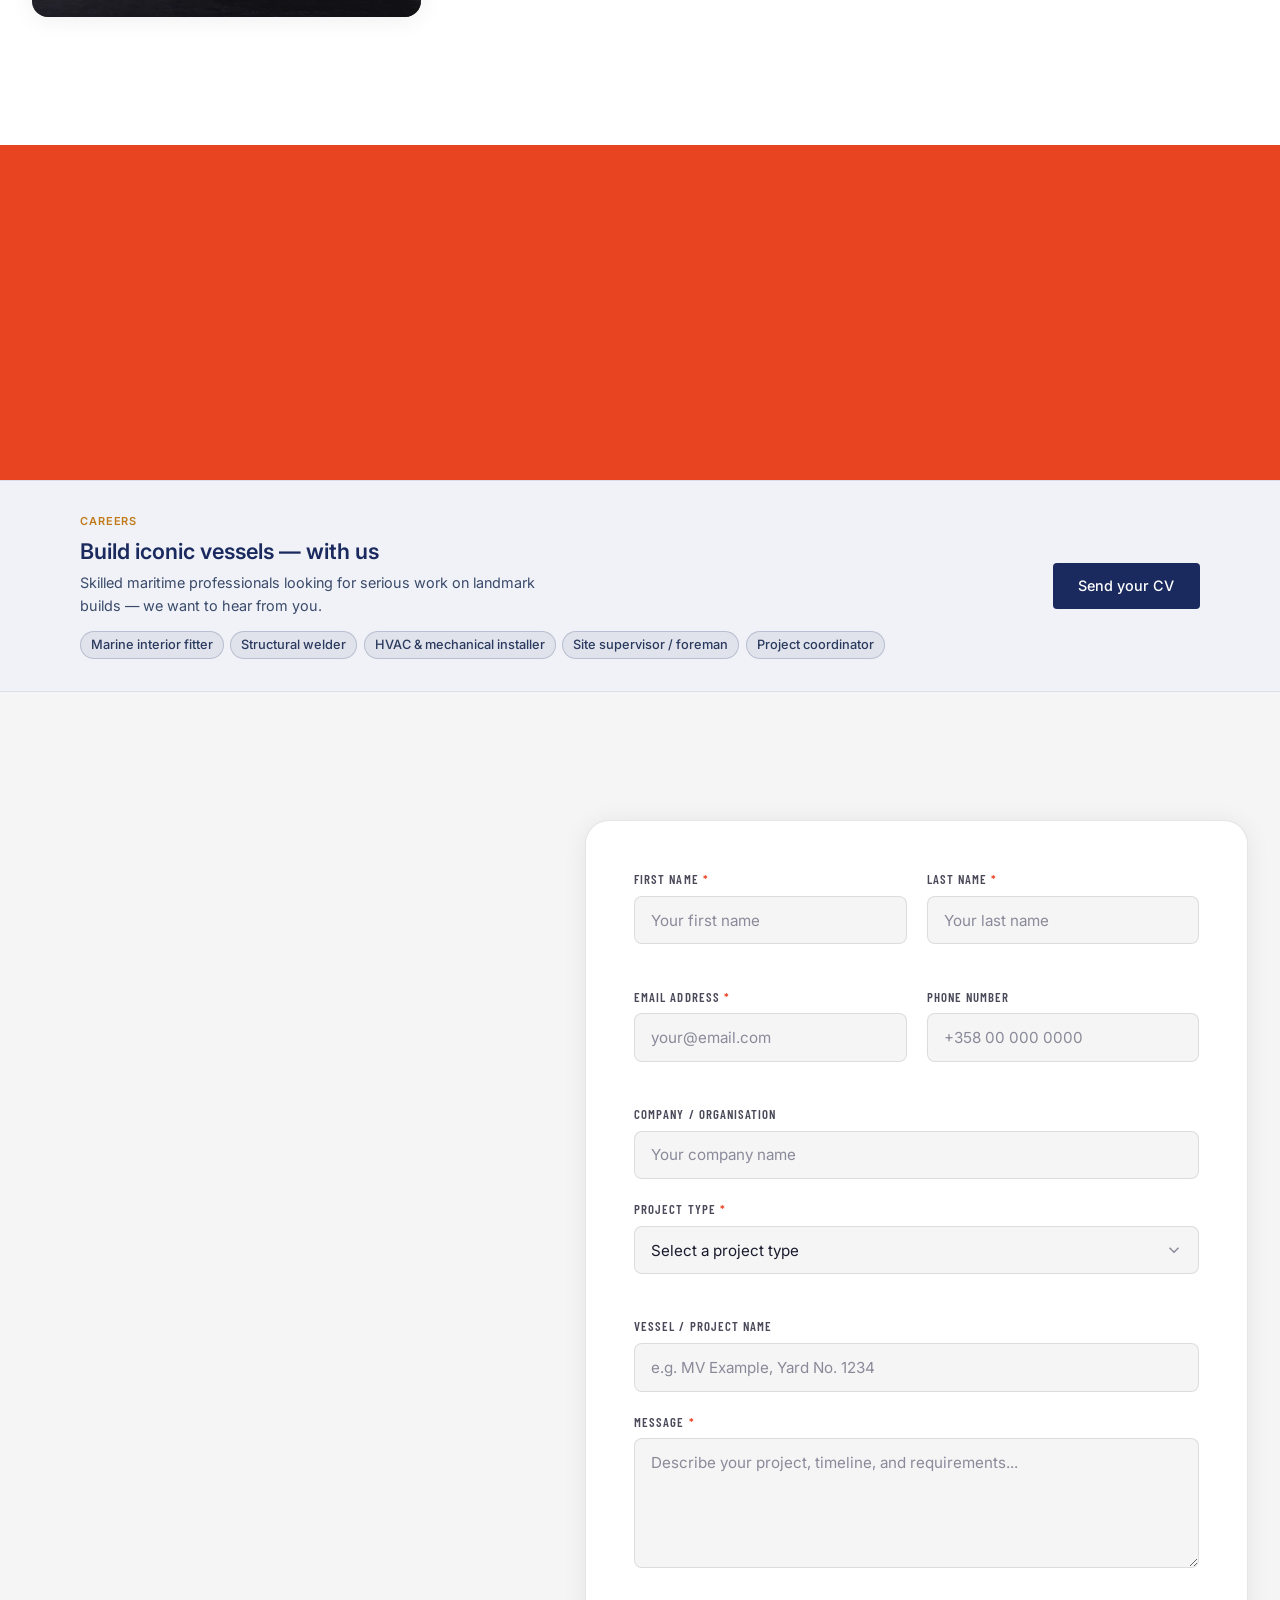
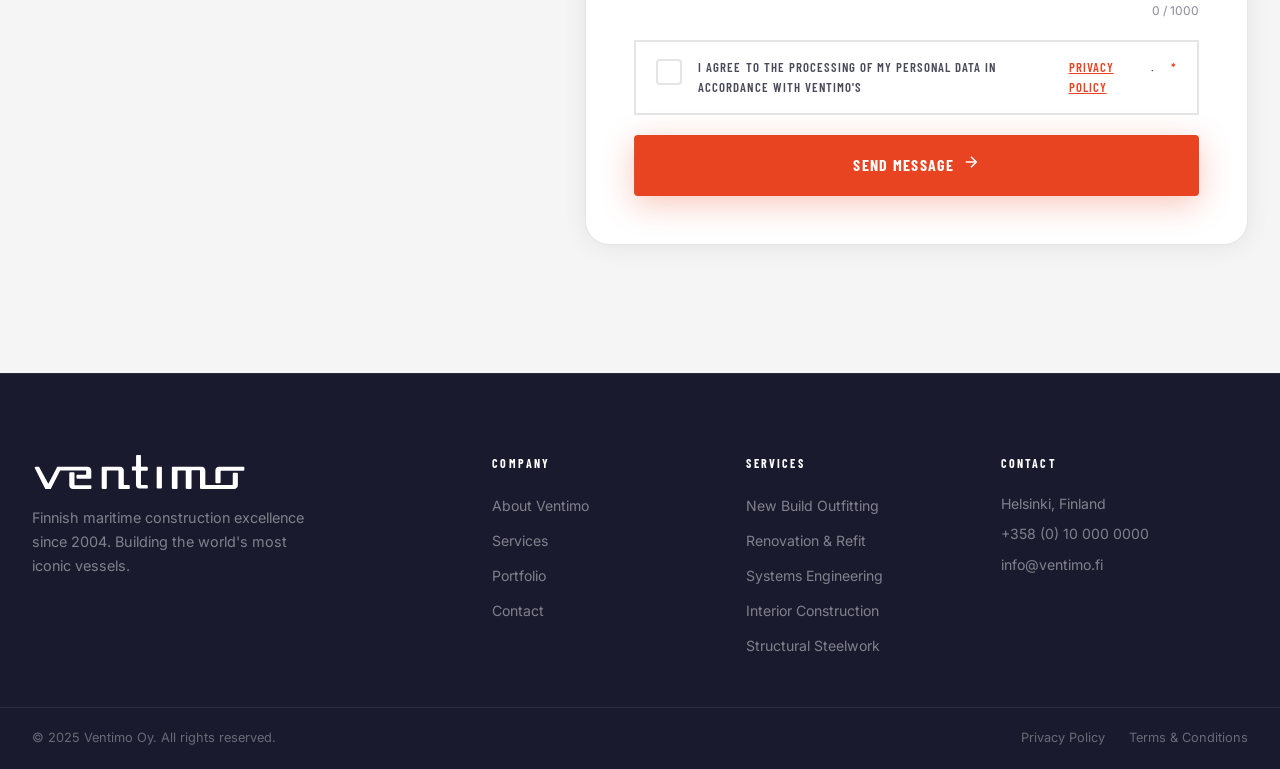
==== commit 22d0b914: "Add Careers nav link; improve careers stripe text contrast and pill visibility Co-Authored-By: Claud" ====
--- a/index.html
+++ b/index.html
@@ -27,6 +27,7 @@
           <li><a href="#about" class="nav-link">About</a></li>
           <li><a href="#services" class="nav-link">Services</a></li>
           <li><a href="#portfolio" class="nav-link">Portfolio</a></li>
+          <li><a href="#careers" class="nav-link">Careers</a></li>
           <li><a href="#contact" class="nav-link nav-link--cta">Contact</a></li>
         </ul>
       </nav>
@@ -591,7 +592,7 @@
   <!-- ============================================================
        CAREERS STRIPE
   ============================================================ -->
-  <section class="careers-stripe">
+  <section class="careers-stripe" id="careers">
     <div class="careers-stripe__inner">
       <div class="careers-stripe__left">
         <span class="careers-stripe__label">CAREERS</span>
--- a/css/main.css
+++ b/css/main.css
@@ -1036,14 +1036,14 @@
 .careers-stripe__heading {
   font-family: var(--font-body);
   font-size: 1.35rem;
-  font-weight: 500;
-  color: var(--text-dark);
+  font-weight: 600;
+  color: #1a2a5e;
   margin: 0 0 0.4rem;
   line-height: 1.3;
 }
 .careers-stripe__lead {
-  font-size: 0.85rem;
-  color: var(--text-muted);
+  font-size: 0.9rem;
+  color: #3a4a6a;
   max-width: 480px;
   margin: 0 0 0.85rem;
   line-height: 1.6;
@@ -1054,9 +1054,11 @@
   gap: 0.4rem;
 }
 .careers-pill {
-  font-size: 0.78rem;
-  color: var(--text-muted);
-  border: 0.5px solid rgba(0,0,0,0.2);
+  font-size: 0.8rem;
+  font-weight: 500;
+  color: #2a3a5e;
+  background: rgba(26, 42, 94, 0.07);
+  border: 1px solid rgba(26, 42, 94, 0.2);
   border-radius: 20px;
   padding: 3px 10px;
   white-space: nowrap;
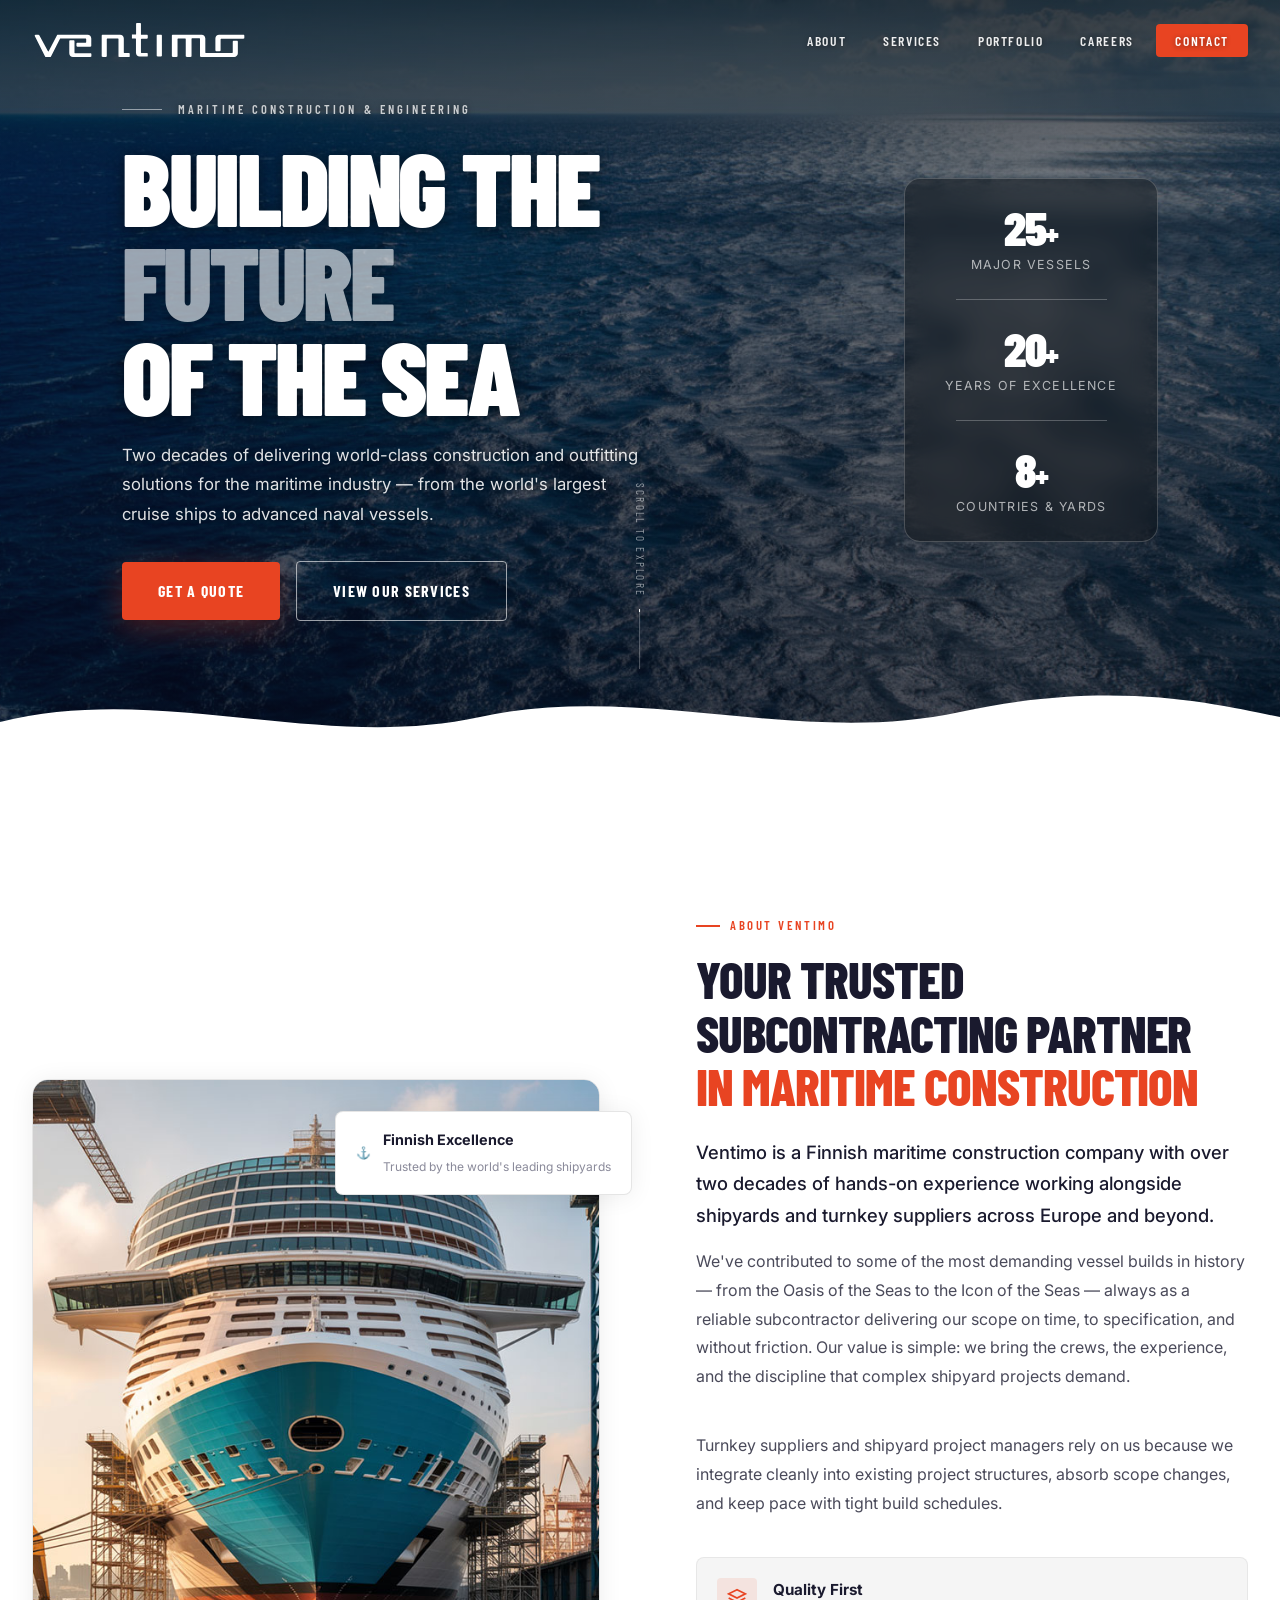
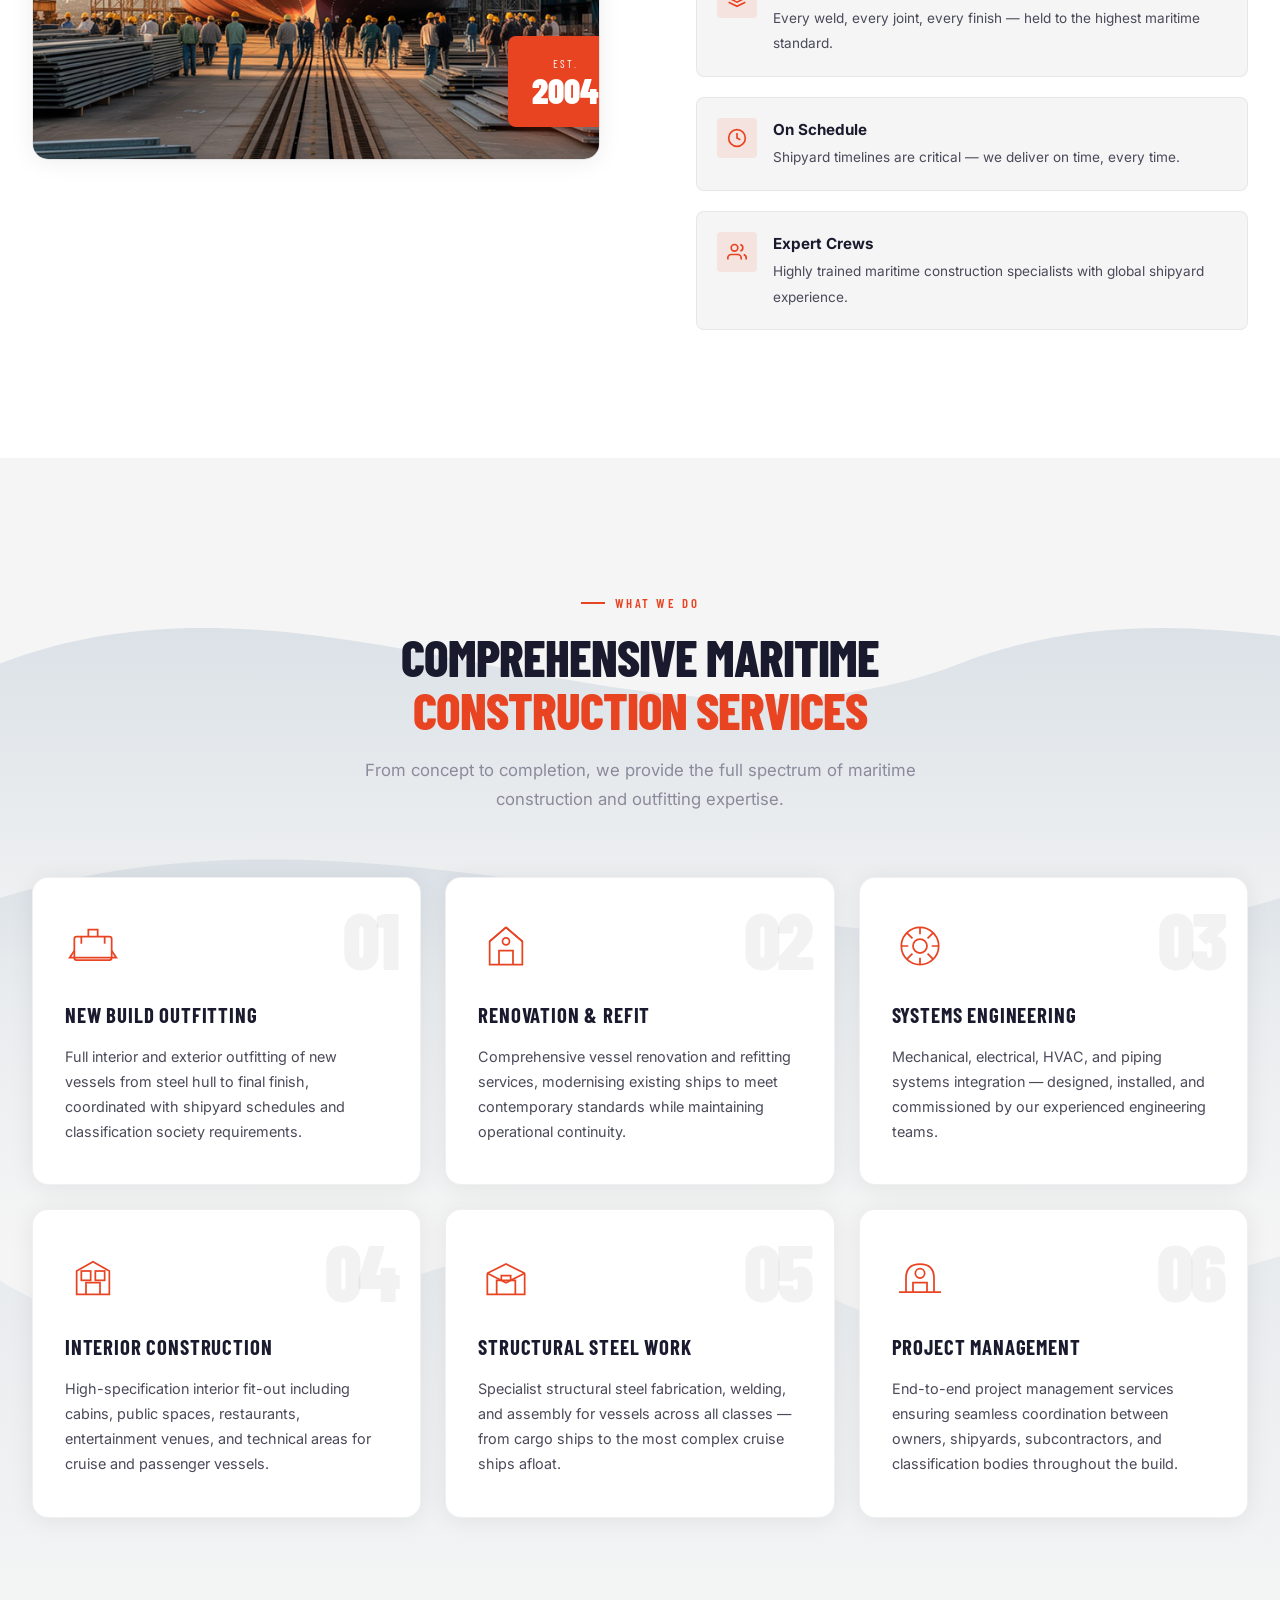
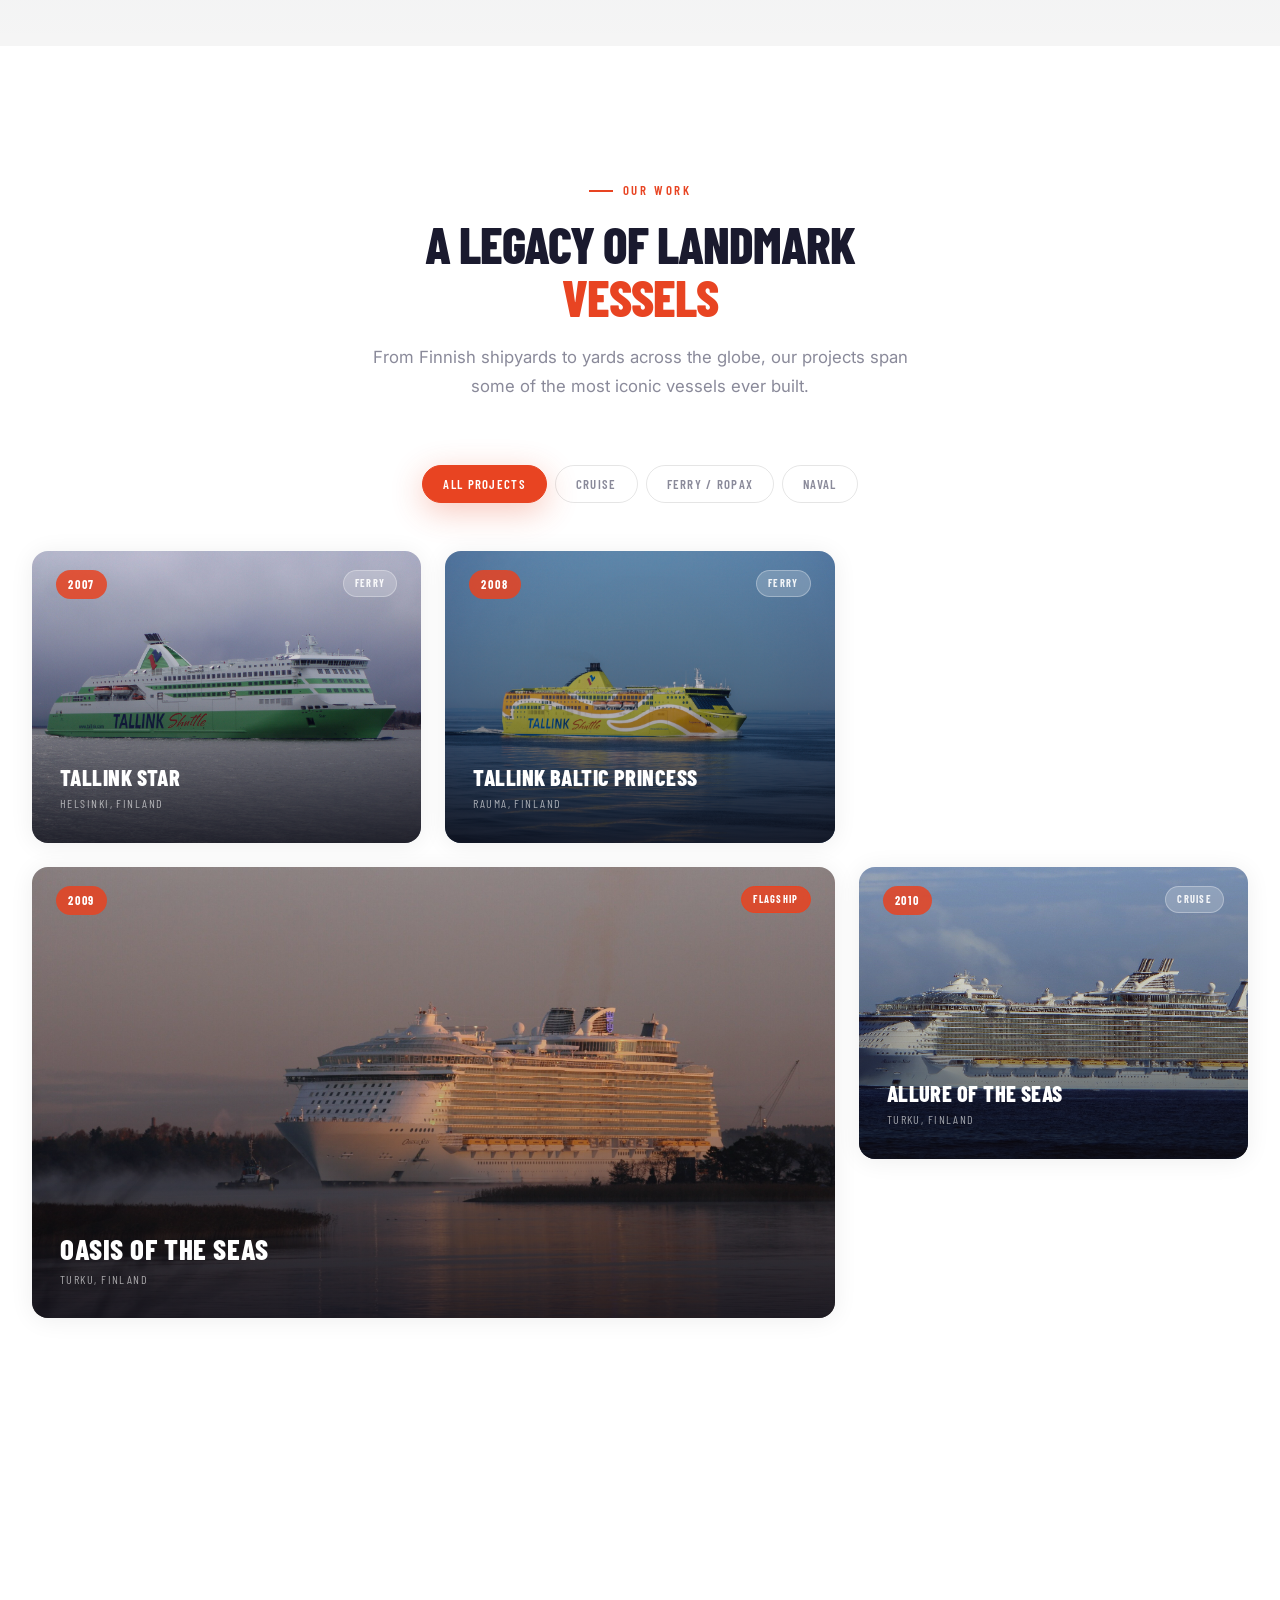
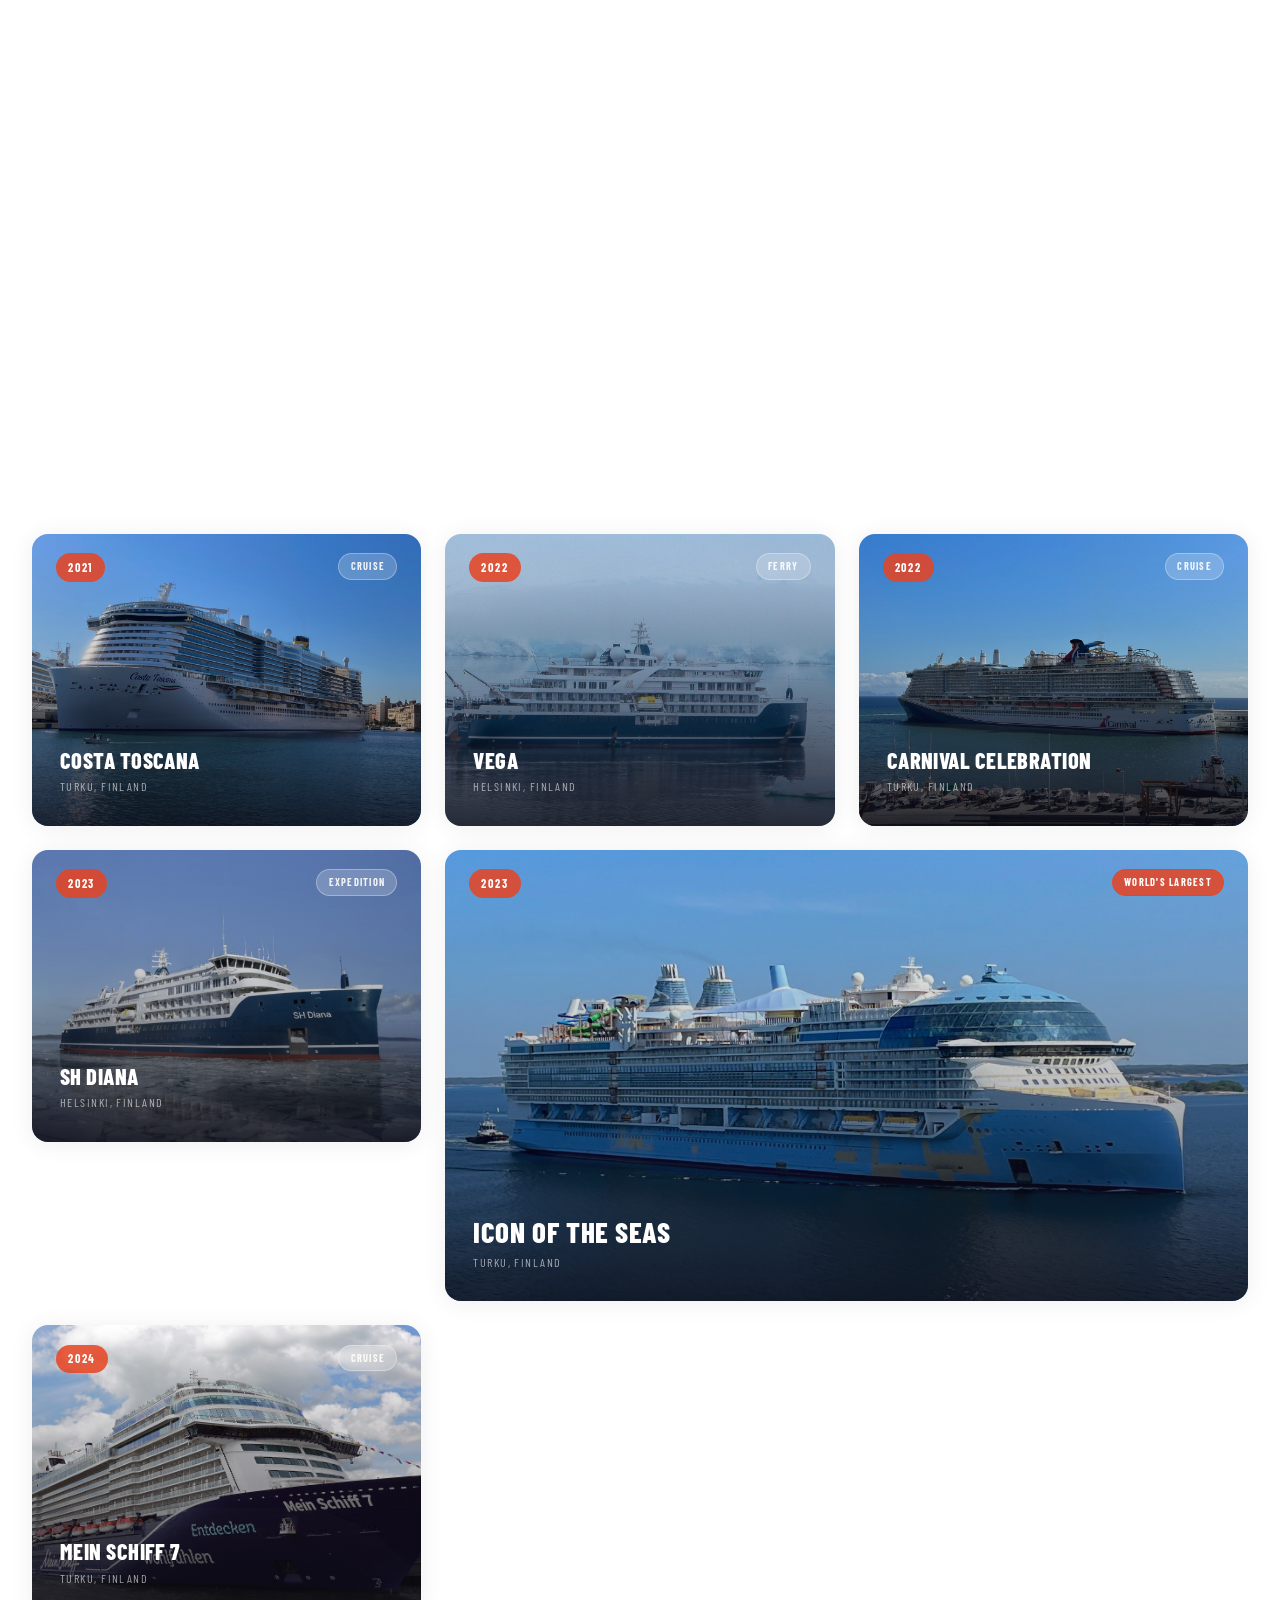
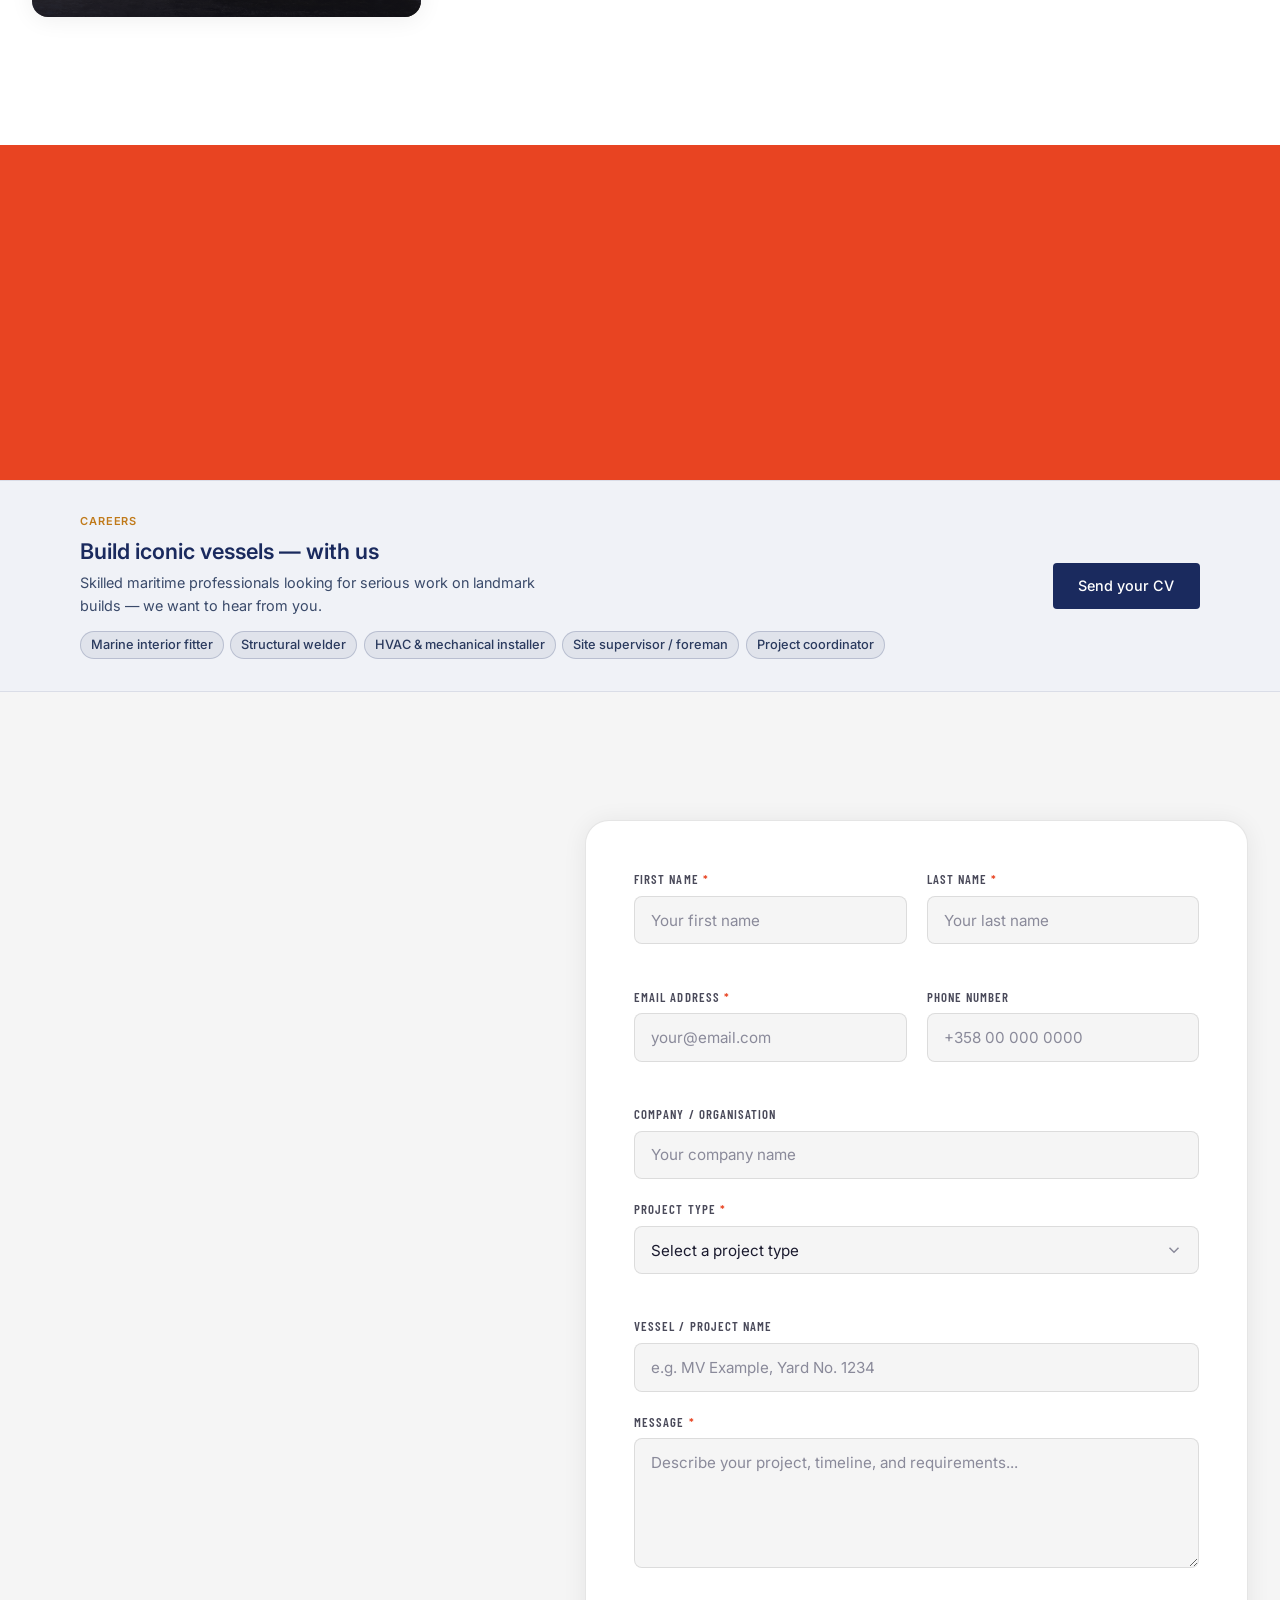
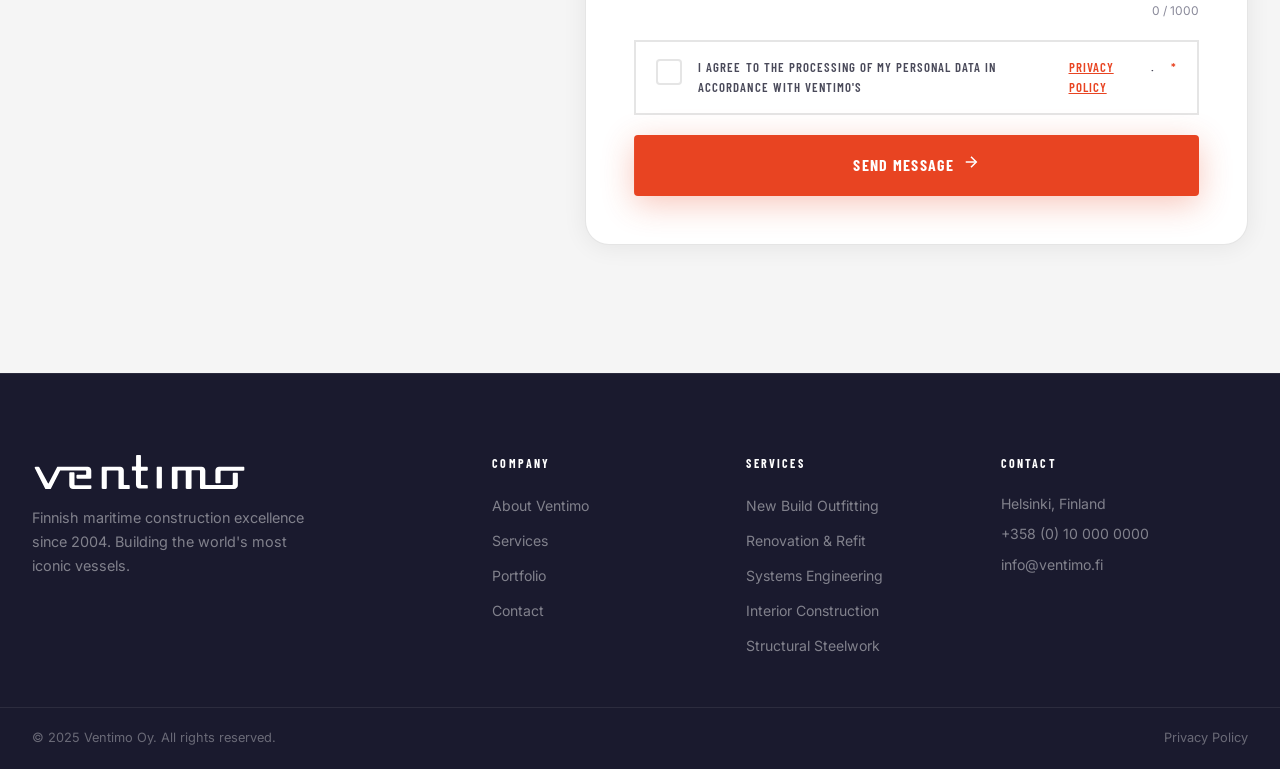
==== commit 05988993: "Link footer privacy policy; remove terms and conditions Co-Authored-By: Claude Sonnet 4.6 <noreply@a" ====
--- a/index.html
+++ b/index.html
@@ -809,8 +809,7 @@
       <div class="container">
         <span>© 2025 Ventimo Oy. All rights reserved.</span>
         <div class="footer-bottom-links">
-          <a href="#">Privacy Policy</a>
-          <a href="#">Terms &amp; Conditions</a>
+          <a href="privacy-policy.html">Privacy Policy</a>
         </div>
       </div>
     </div>
